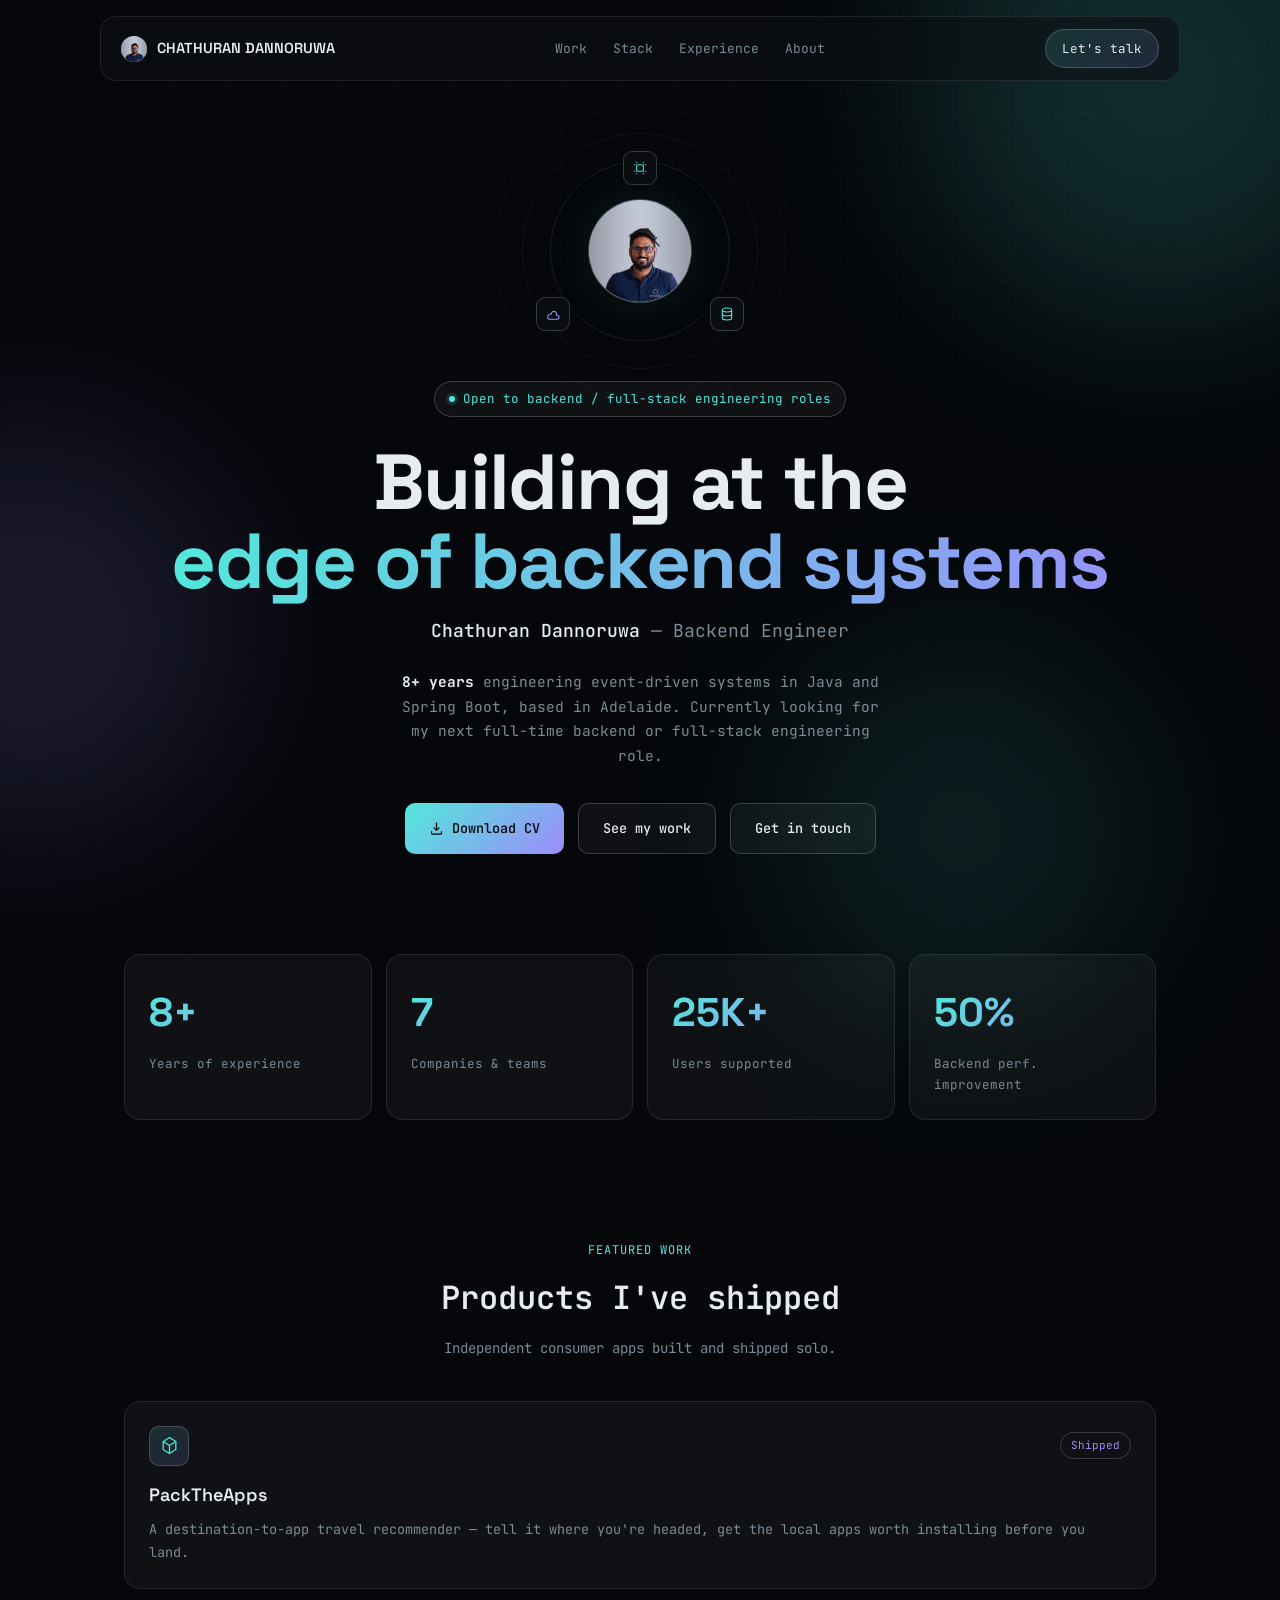
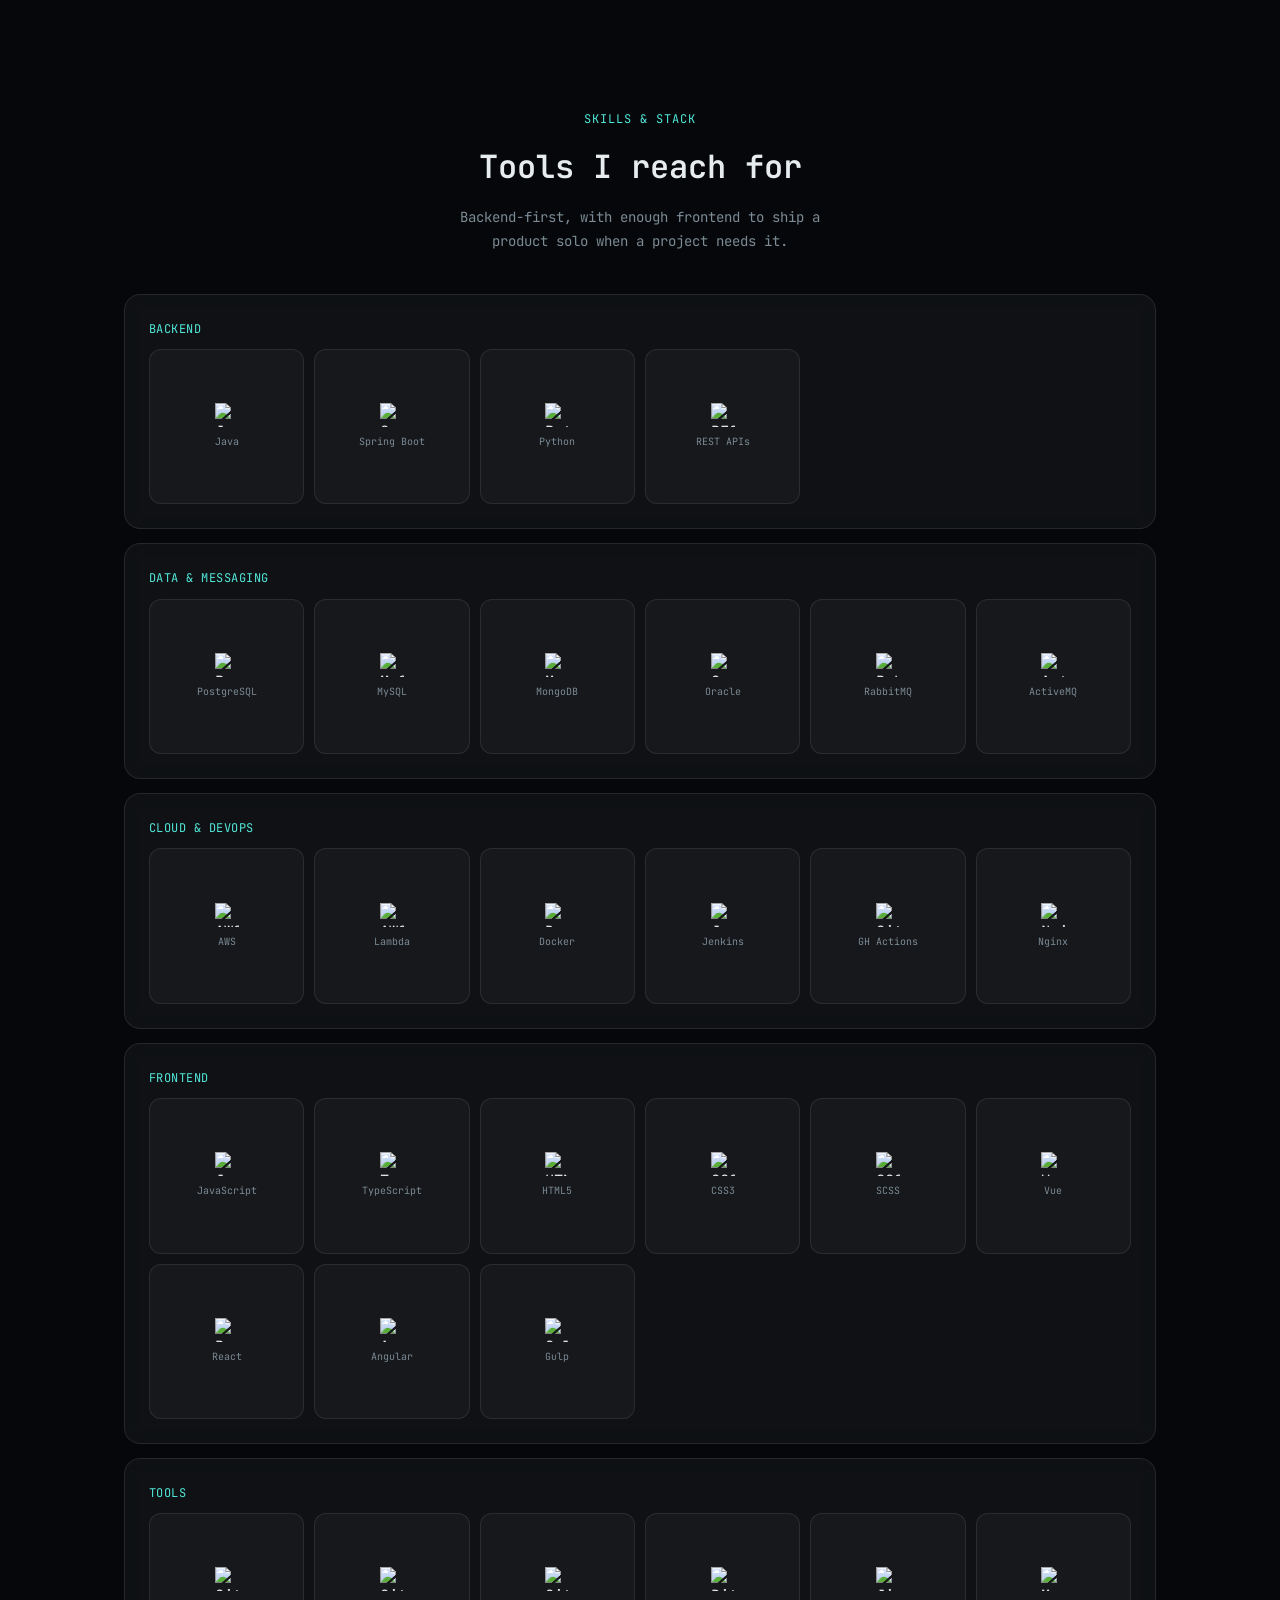
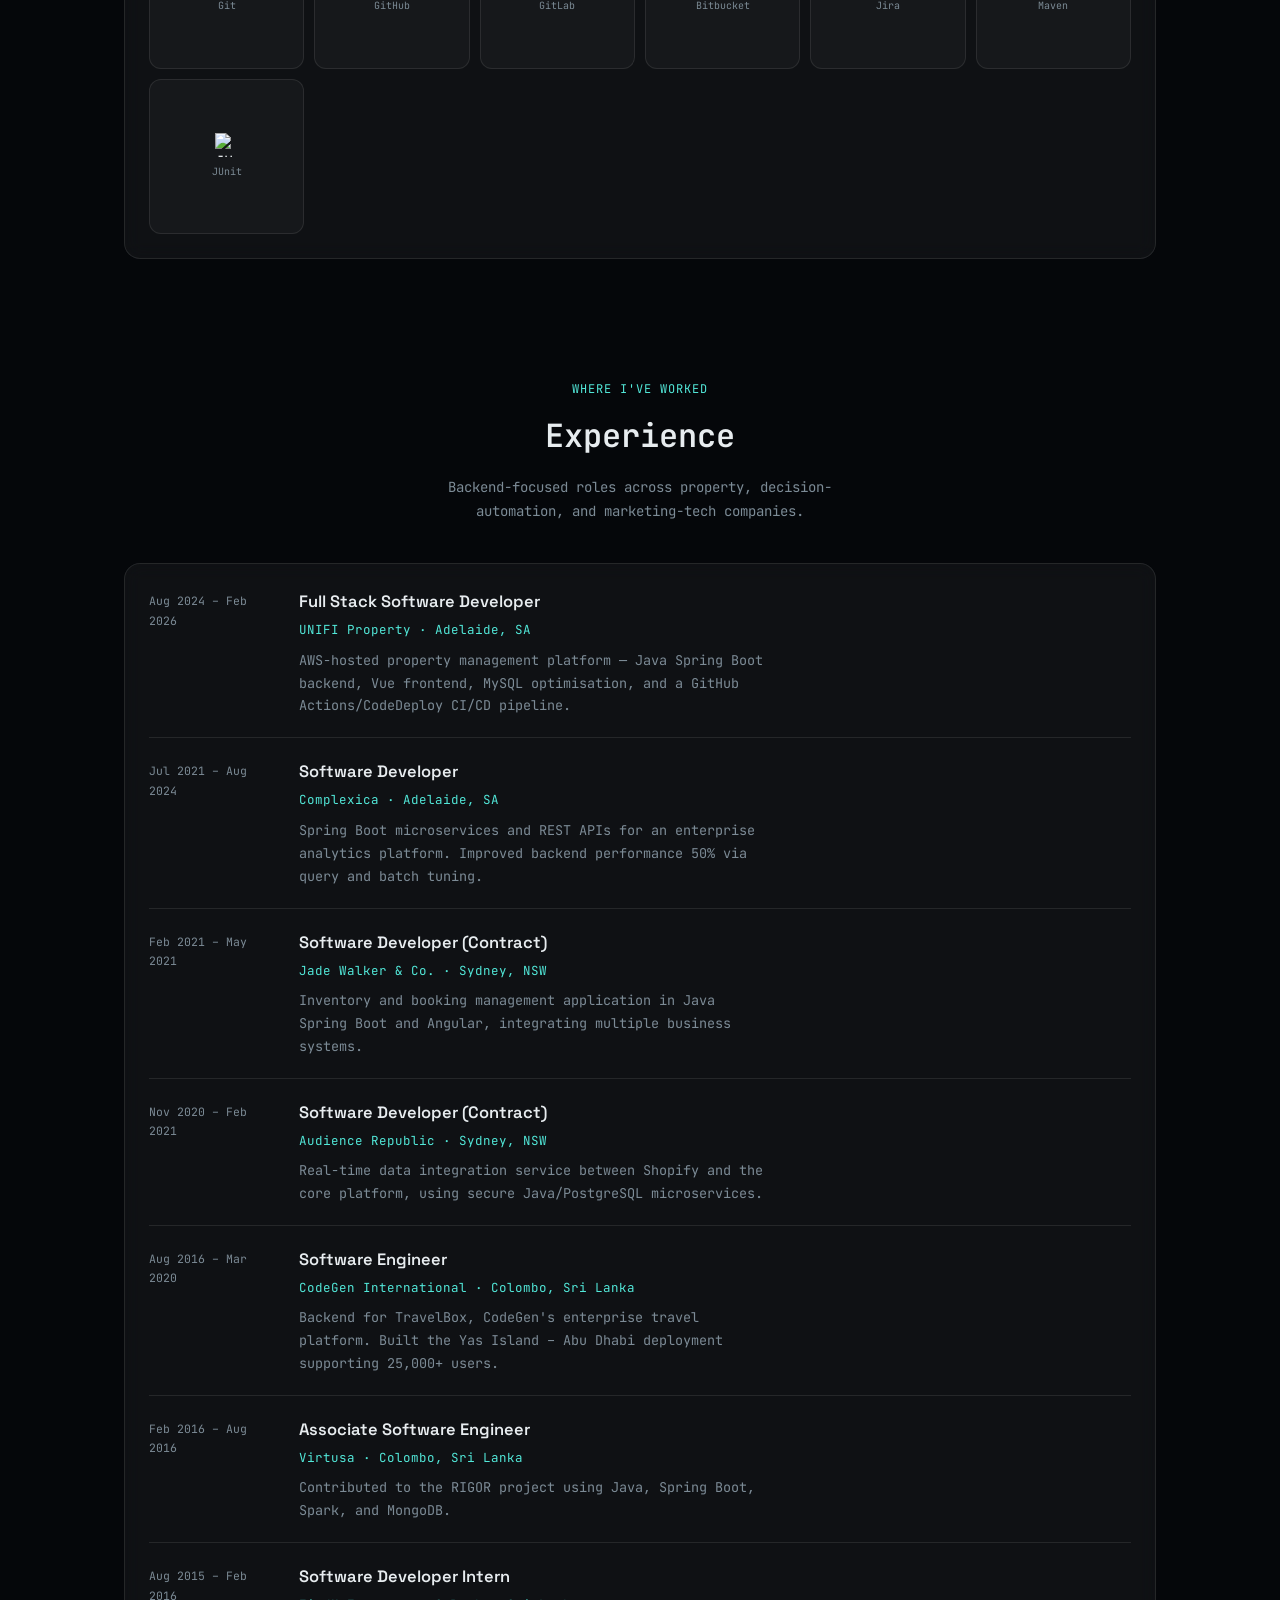
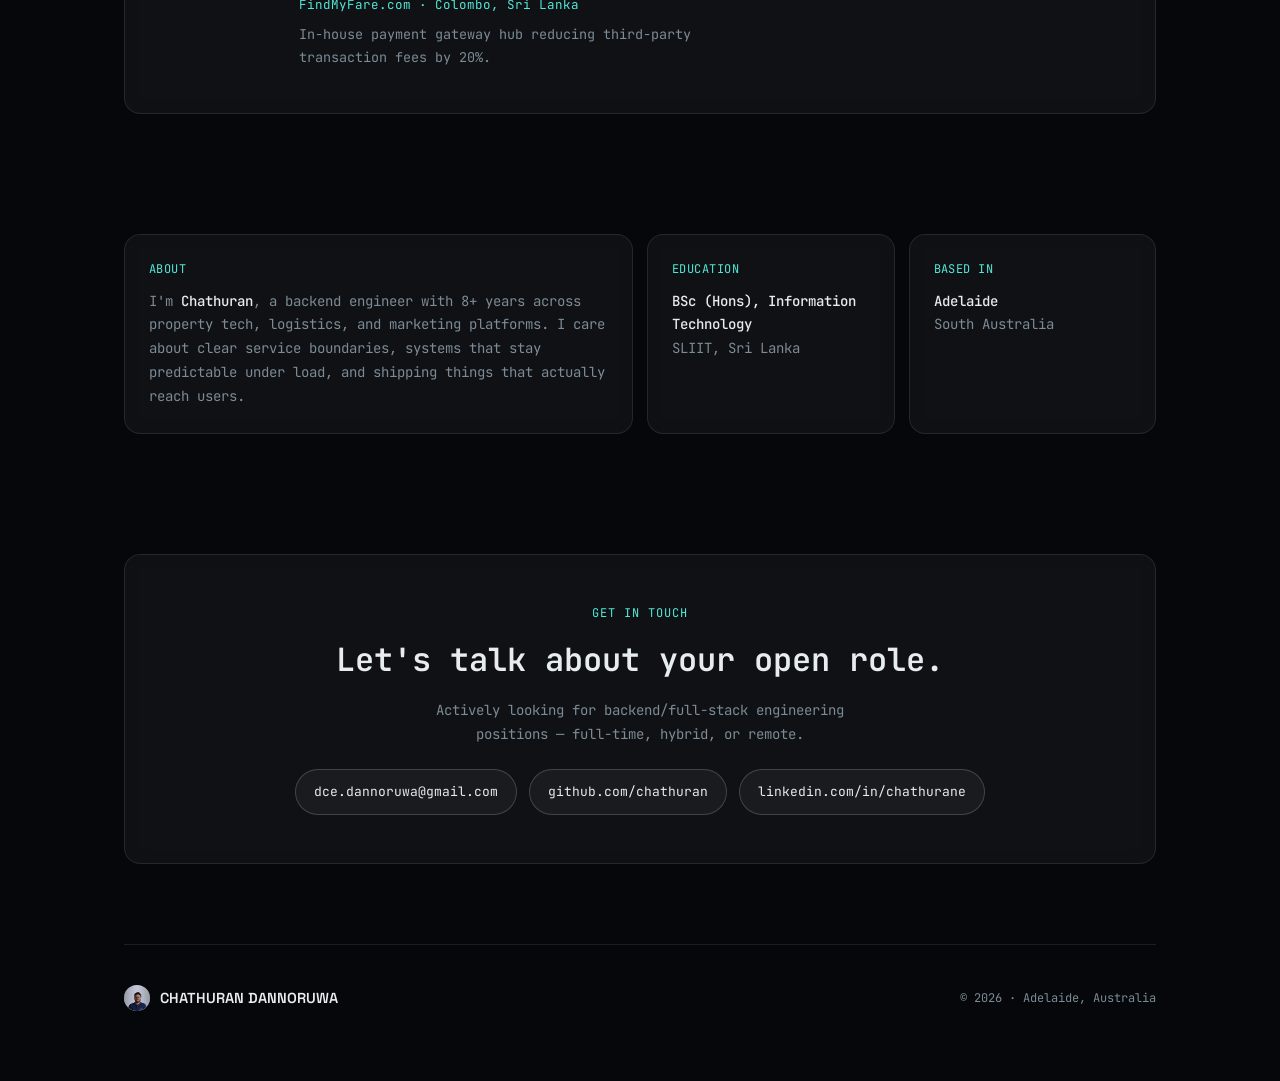
==== index.html @ 42f237b2 "Add Download CV button and resume PDF Adds the resume PDF to assets/ and a primary Download CV butto" ====
<!DOCTYPE html>
<html lang="en">
<head>
<meta charset="UTF-8">
<meta name="viewport" content="width=device-width, initial-scale=1.0">
<title>Chathuran Dannoruwa — Backend Engineer</title>
<link rel="preconnect" href="https://fonts.googleapis.com">
<link rel="preconnect" href="https://fonts.gstatic.com" crossorigin>
<link href="https://fonts.googleapis.com/css2?family=Space+Grotesk:wght@500;600;700&family=JetBrains+Mono:wght@400;500;600&display=swap" rel="stylesheet">
<style>
  :root {
    --bg: #05070A;
    --bg2: #090D12;
    --glass: rgba(255,255,255,0.045);
    --glass-hi: rgba(255,255,255,0.08);
    --border: rgba(255,255,255,0.09);
    --border-hi: rgba(255,255,255,0.18);
    --text: #E7ECEF;
    --text-dim: #7C8B96;
    --cyan: #52E8D9;
    --violet: #9C8CFB;
    --cyan-soft: rgba(82,232,217,0.14);
    --violet-soft: rgba(156,140,251,0.14);
  }

  * { margin: 0; padding: 0; box-sizing: border-box; }
  html { scroll-behavior: smooth; }

  body {
    background: var(--bg);
    color: var(--text);
    font-family: 'JetBrains Mono', monospace;
    font-size: 15.5px;
    line-height: 1.7;
    -webkit-font-smoothing: antialiased;
    overflow-x: hidden;
  }

  @media (prefers-reduced-motion: reduce) { *{animation:none!important;transition:none!important;} }

  h1,h2,h3 { font-family: 'Space Grotesk', sans-serif; }
  a { color: inherit; }

  .wrap { max-width: 1080px; margin: 0 auto; padding: 0 24px; }

  /* ---------- Backdrop ---------- */
  .backdrop { position: fixed; inset: 0; z-index: -2; background: var(--bg); }
  .orb {
    position: fixed; border-radius: 50%; filter: blur(90px); z-index: -1; opacity: 0.5;
    animation: drift 22s ease-in-out infinite alternate;
  }
  .orb-1 { width: 480px; height: 480px; background: var(--cyan); top: -160px; right: -120px; opacity: 0.16; }
  .orb-2 { width: 420px; height: 420px; background: var(--violet); top: 420px; left: -180px; opacity: 0.14; animation-delay: -8s; }
  .orb-3 { width: 380px; height: 380px; background: var(--cyan); bottom: -120px; right: 10%; opacity: 0.10; animation-delay: -14s; }
  @keyframes drift { to { transform: translate(40px, 30px) scale(1.08); } }

  .grid-overlay {
    position: fixed; inset: 0; z-index: -1; pointer-events: none;
    background-image: linear-gradient(rgba(255,255,255,0.025) 1px, transparent 1px),
                       linear-gradient(90deg, rgba(255,255,255,0.025) 1px, transparent 1px);
    background-size: 56px 56px;
    mask-image: radial-gradient(circle at 50% 0%, black, transparent 75%);
  }

  /* ---------- Nav ---------- */
  nav { position: sticky; top: 16px; z-index: 30; }
  .nav-pill {
    max-width: 1080px; margin: 0 auto; padding: 12px 20px;
    display: flex; align-items: center; justify-content: space-between;
    background: rgba(12,16,20,0.6); backdrop-filter: blur(18px); -webkit-backdrop-filter: blur(18px);
    border: 1px solid var(--border); border-radius: 16px;
  }
  .nav-mark { display: flex; align-items: center; gap: 10px; text-decoration: none; font-weight: 600; font-size: 14.5px; font-family: 'Space Grotesk', sans-serif; }
  .nav-mark .chip { width: 26px; height: 26px; border-radius: 50%; background: linear-gradient(135deg, var(--cyan), var(--violet)); display: flex; align-items: center; justify-content: center; font-size: 11px; color: #05070A; font-weight: 700; overflow: hidden; }
  .nav-mark .chip img { width: 100%; height: 100%; object-fit: cover; }
  .nav-links { display: flex; gap: 26px; font-size: 13px; }
  .nav-links a { text-decoration: none; color: var(--text-dim); transition: color 0.2s ease; }
  .nav-links a:hover { color: var(--cyan); }
  .nav-cta {
    font-size: 12.5px; padding: 8px 16px; border-radius: 20px; text-decoration: none;
    background: linear-gradient(135deg, var(--cyan-soft), var(--violet-soft)); border: 1px solid var(--border-hi); color: var(--text);
    transition: transform 0.2s ease;
  }
  .nav-cta:hover { transform: translateY(-1px); }
  @media (max-width: 680px) { .nav-links { display: none; } }

  /* ---------- Hero ---------- */
  header { padding: 96px 0 40px; text-align: center; position: relative; }

  .orbit-stage { position: relative; width: 180px; height: 180px; margin: 0 auto 40px; }
  .orbit-ring { position: absolute; inset: 0; border: 1px solid var(--border); border-radius: 50%; }
  .orbit-ring.r2 { inset: -28px; border-color: rgba(255,255,255,0.05); animation: spin 24s linear infinite; }
  .orbit-ring.r3 { inset: -56px; border-color: rgba(255,255,255,0.03); animation: spin 40s linear infinite reverse; }
  @keyframes spin { to { transform: rotate(360deg); } }

  .core {
    position: absolute; inset: 38px; border-radius: 50%;
    background: linear-gradient(155deg, rgba(82,232,217,0.16), rgba(156,140,251,0.10));
    border: 1px solid var(--border-hi);
    display: flex; align-items: center; justify-content: center;
    font-family: 'Space Grotesk', sans-serif; font-weight: 700; font-size: 30px;
    box-shadow: 0 0 60px -10px var(--cyan-soft), inset 0 0 30px rgba(255,255,255,0.04);
    animation: pulse-core 4s ease-in-out infinite;
    overflow: hidden;
  }
  .core img { width: 100%; height: 100%; object-fit: cover; }
  @keyframes pulse-core { 0%,100% { box-shadow: 0 0 60px -10px var(--cyan-soft), inset 0 0 30px rgba(255,255,255,0.04); } 50% { box-shadow: 0 0 80px -6px var(--violet-soft), inset 0 0 34px rgba(255,255,255,0.06); } }

  .orbit-icon {
    position: absolute; width: 34px; height: 34px; border-radius: 9px;
    background: rgba(12,16,20,0.85); border: 1px solid var(--border-hi);
    display: flex; align-items: center; justify-content: center;
    backdrop-filter: blur(6px);
    animation: orbit-float 5s ease-in-out infinite;
  }
  .orbit-icon svg { width: 16px; height: 16px; }
  .oi-1 { top: -10px; left: 50%; transform: translateX(-50%); animation-delay: 0s; }
  .oi-2 { bottom: 10px; left: -14px; animation-delay: -1.6s; }
  .oi-3 { bottom: 10px; right: -14px; animation-delay: -3.2s; }
  @keyframes orbit-float { 0%,100% { transform: translateY(0) translateX(var(--tx,0)); } 50% { transform: translateY(-8px) translateX(var(--tx,0)); } }
  .oi-1 { --tx: -50%; }

  .kicker {
    display: inline-flex; align-items: center; gap: 8px; font-size: 12.5px; color: var(--cyan);
    padding: 6px 14px; border: 1px solid var(--border-hi); border-radius: 20px; margin-bottom: 26px;
    background: var(--glass);
  }
  .kicker .pulse-dot { width: 6px; height: 6px; border-radius: 50%; background: var(--cyan); box-shadow: 0 0 0 3px var(--cyan-soft); animation: blink 2s ease-in-out infinite; }
  @keyframes blink { 0%,100% { opacity: 1; } 50% { opacity: 0.4; } }

  h1 {
    font-weight: 700; font-size: clamp(42px, 8vw, 78px); line-height: 1.02; letter-spacing: -0.02em;
  }
  .grad-text {
    background: linear-gradient(100deg, var(--cyan) 0%, var(--violet) 55%, var(--cyan) 100%);
    background-size: 200% auto;
    -webkit-background-clip: text; background-clip: text; color: transparent;
    animation: sheen 6s linear infinite;
  }
  @keyframes sheen { to { background-position: 200% center; } }

  .role { margin-top: 14px; font-size: clamp(15px, 2.2vw, 18px); color: var(--text-dim); }
  .role strong { color: var(--text); font-weight: 500; }

  .intro { margin: 24px auto 0; max-width: 54ch; color: var(--text-dim); font-size: 14.5px; }
  .intro strong { color: var(--text); }

  .hero-actions { margin-top: 34px; display: flex; gap: 14px; justify-content: center; flex-wrap: wrap; }
  .btn { font-size: 13.5px; text-decoration: none; padding: 13px 24px; border-radius: 10px; display: inline-flex; align-items: center; gap: 8px; transition: all 0.25s ease; font-weight: 500; }
  .btn-solid { background: linear-gradient(135deg, var(--cyan), var(--violet)); color: #05070A; }
  .btn-solid:hover { filter: brightness(1.1); transform: translateY(-2px); }
  .btn-ghost { border: 1px solid var(--border-hi); color: var(--text); background: var(--glass); }
  .btn-ghost:hover { border-color: var(--cyan); color: var(--cyan); }

  /* ---------- Sections ---------- */
  section { padding: 60px 0; }
  .section-head { text-align: center; margin-bottom: 40px; }
  .eyebrow { font-size: 12px; letter-spacing: 0.08em; color: var(--cyan); text-transform: uppercase; margin-bottom: 10px; }
  .section-title { font-size: clamp(24px, 3.6vw, 32px); font-weight: 600; }
  .section-sub { color: var(--text-dim); font-size: 14px; max-width: 52ch; margin: 12px auto 0; }

  /* ---------- Bento grid ---------- */
  .bento { display: grid; grid-template-columns: repeat(4, 1fr); gap: 14px; }
  @media (max-width: 900px) { .bento { grid-template-columns: repeat(2, 1fr); } }
  @media (max-width: 560px) { .bento { grid-template-columns: 1fr; } }

  .cell {
    background: var(--glass); border: 1px solid var(--border); border-radius: 16px; padding: 24px;
    backdrop-filter: blur(10px); -webkit-backdrop-filter: blur(10px);
    transition: border-color 0.3s ease, transform 0.3s ease, background 0.3s ease;
    position: relative; overflow: hidden;
  }
  .cell::before {
    content: ""; position: absolute; inset: 0; border-radius: 16px; padding: 1px;
    background: linear-gradient(135deg, transparent, transparent); opacity: 0; transition: opacity 0.3s ease;
    pointer-events: none;
  }
  .cell:hover { border-color: var(--border-hi); transform: translateY(-3px); background: var(--glass-hi); }

  .cell.span-2 { grid-column: span 2; }
  .cell.span-4 { grid-column: span 4; }
  @media (max-width: 900px) { .cell.span-4 { grid-column: span 2; } }
  @media (max-width: 560px) { .cell.span-2, .cell.span-4 { grid-column: span 1; } }

  .stat-num { font-family: 'Space Grotesk', sans-serif; font-size: 40px; font-weight: 700;
    background: linear-gradient(135deg, var(--cyan), var(--violet)); -webkit-background-clip: text; background-clip: text; color: transparent; }
  .stat-label { font-size: 12.5px; color: var(--text-dim); margin-top: 6px; }

  .cell-label { font-size: 12px; color: var(--cyan); margin-bottom: 10px; letter-spacing: 0.04em; }
  .cell-text { font-size: 14px; color: var(--text-dim); }
  .cell-text strong { color: var(--text); font-weight: 500; }

  /* ---------- Animated tech icons ---------- */
  .stack-groups { display: flex; flex-direction: column; gap: 14px; }
  .icon-grid { display: grid; grid-template-columns: repeat(6, 1fr); gap: 10px; margin-top: 4px; }
  @media (max-width: 900px) { .icon-grid { grid-template-columns: repeat(4, 1fr); } }
  @media (max-width: 560px) { .icon-grid { grid-template-columns: repeat(3, 1fr); } }

  .tech-icon {
    aspect-ratio: 1; border-radius: 12px; background: rgba(255,255,255,0.03); border: 1px solid var(--border);
    display: flex; flex-direction: column; align-items: center; justify-content: center; gap: 6px;
    transition: border-color 0.25s ease, background 0.25s ease, transform 0.25s ease;
    cursor: default;
  }
  .tech-icon:hover { border-color: var(--cyan); background: var(--cyan-soft); transform: translateY(-4px); }
  .tech-icon img { width: 24px; height: 24px; object-fit: contain; transition: transform 0.4s ease; }
  .tech-icon:hover img { transform: rotate(8deg) scale(1.14); }
  .tech-icon span { font-size: 10px; color: var(--text-dim); text-align: center; }

  .icon-pulse { animation: icon-pulse 3s ease-in-out infinite; }
  @keyframes icon-pulse { 0%,100% { opacity: 1; } 50% { opacity: 0.55; } }
  .icon-spin { animation: spin 6s linear infinite; transform-origin: center; }
  .icon-float { animation: icon-float 3.4s ease-in-out infinite; }
  @keyframes icon-float { 0%,100% { transform: translateY(0); } 50% { transform: translateY(-3px); } }

  /* ---------- Work cards ---------- */
  .work-card { display: block; text-decoration: none; color: inherit; }
  .work-top { display: flex; align-items: center; justify-content: space-between; margin-bottom: 14px; }
  .work-icon-box {
    width: 40px; height: 40px; border-radius: 10px; display: flex; align-items: center; justify-content: center;
    background: linear-gradient(135deg, var(--cyan-soft), var(--violet-soft)); border: 1px solid var(--border-hi);
  }
  .work-icon-box svg { width: 19px; height: 19px; stroke: var(--cyan); }
  .work-tag { font-size: 11px; color: var(--violet); border: 1px solid var(--border-hi); border-radius: 20px; padding: 3px 10px; }
  .work-name { font-family: 'Space Grotesk', sans-serif; font-weight: 600; font-size: 18px; margin-bottom: 8px; }
  .work-desc { font-size: 13.5px; color: var(--text-dim); }

  /* ---------- Timeline ---------- */
  .timeline-item { display: grid; grid-template-columns: 130px 1fr; gap: 20px; padding: 20px 0; border-top: 1px solid var(--border); }
  .timeline-item:first-child { border-top: none; padding-top: 0; }
  @media (max-width: 620px) { .timeline-item { grid-template-columns: 1fr; gap: 6px; } }
  .timeline-period { font-size: 11.5px; color: var(--text-dim); padding-top: 3px; }
  .timeline-role { font-family: 'Space Grotesk', sans-serif; font-weight: 600; font-size: 16.5px; }
  .timeline-company { color: var(--cyan); font-size: 12.5px; margin: 3px 0 8px; }
  .timeline-desc { font-size: 13.5px; color: var(--text-dim); max-width: 58ch; }

  /* ---------- Contact ---------- */
  .contact-grid { display: flex; flex-wrap: wrap; gap: 12px; margin-top: 22px; }
  .contact-pill {
    font-size: 13px; text-decoration: none; padding: 11px 18px; border: 1px solid var(--border-hi);
    border-radius: 30px; background: var(--glass); transition: all 0.25s ease; display: inline-flex; align-items: center; gap: 8px;
  }
  .contact-pill:hover { border-color: var(--cyan); color: var(--cyan); background: var(--cyan-soft); }

  footer { padding: 40px 0 70px; display: flex; justify-content: space-between; align-items: center; flex-wrap: wrap; gap: 12px; border-top: 1px solid var(--border); margin-top: 20px; }
  .footer-fine { font-size: 12px; color: var(--text-dim); }

  a:focus-visible, button:focus-visible { outline: 2px solid var(--cyan); outline-offset: 3px; }
</style>
</head>
<body>

<div class="backdrop"></div>
<div class="orb orb-1"></div>
<div class="orb orb-2"></div>
<div class="orb orb-3"></div>
<div class="grid-overlay"></div>

<nav>
  <div class="nav-pill">
    <a class="nav-mark" href="#home"><span class="chip"><img src="assets/profile.jpg" alt="Chathuran Dannoruwa"></span>CHATHURAN DANNORUWA</a>
    <div class="nav-links">
      <a href="#work">Work</a>
      <a href="#stack">Stack</a>
      <a href="#experience">Experience</a>
      <a href="#about">About</a>
    </div>
    <a class="nav-cta" href="#contact">Let's talk</a>
  </div>
</nav>

<div class="wrap">

  <header id="home">
    <div class="orbit-stage">
      <div class="orbit-ring r3"></div>
      <div class="orbit-ring r2"></div>
      <div class="orbit-ring"></div>
      <div class="core"><img src="assets/profile.jpg" alt="Chathuran Dannoruwa"></div>
      <div class="orbit-icon oi-1">
        <svg viewBox="0 0 24 24" fill="none" stroke="currentColor" stroke-width="1.6" style="stroke: var(--cyan);"><rect x="7" y="7" width="10" height="10" rx="2"/><path d="M7 3v2M17 3v2M7 19v2M17 19v2M3 7h2M3 17h2M19 7h2M19 17h2"/></svg>
      </div>
      <div class="orbit-icon oi-2">
        <svg viewBox="0 0 24 24" fill="none" stroke="currentColor" stroke-width="1.6" style="stroke: var(--violet);"><path d="M4 17a5 5 0 0 1 5-5h.5a4 4 0 1 1 7.5 2H18a3 3 0 1 1 0 6H7a3 3 0 0 1-3-3Z"/></svg>
      </div>
      <div class="orbit-icon oi-3">
        <svg viewBox="0 0 24 24" fill="none" stroke="currentColor" stroke-width="1.6" style="stroke: var(--cyan);"><ellipse cx="12" cy="6" rx="7" ry="3"/><path d="M5 6v6c0 1.7 3.1 3 7 3s7-1.3 7-3V6M5 12v6c0 1.7 3.1 3 7 3s7-1.3 7-3v-6"/></svg>
      </div>
    </div>

    <div class="kicker"><span class="pulse-dot"></span>Open to backend / full-stack engineering roles</div>
    <h1>Building at the<br><span class="grad-text">edge of backend systems</span></h1>
    <p class="role"><strong>Chathuran Dannoruwa</strong> — Backend Engineer</p>
    <p class="intro">
      <strong>8+ years</strong> engineering event-driven systems in Java and Spring Boot, based in
      Adelaide. Currently looking for my next full-time backend or full-stack engineering role.
    </p>
    <div class="hero-actions">
      <a class="btn btn-solid" href="assets/Chathuran-Dannoruwa-Resume.pdf" download><svg viewBox="0 0 24 24" width="15" height="15" fill="none" stroke="currentColor" stroke-width="2" stroke-linecap="round" stroke-linejoin="round"><path d="M12 3v12m0 0 4-4m-4 4-4-4M4 17v2a2 2 0 0 0 2 2h12a2 2 0 0 0 2-2v-2"/></svg>Download CV</a>
      <a class="btn btn-ghost" href="#work">See my work</a>
      <a class="btn btn-ghost" href="#contact">Get in touch</a>
    </div>
  </header>

  <section id="stats">
    <div class="bento">
      <div class="cell">
        <div class="stat-num">8+</div>
        <div class="stat-label">Years of experience</div>
      </div>
      <div class="cell">
        <div class="stat-num">7</div>
        <div class="stat-label">Companies &amp; teams</div>
      </div>
      <div class="cell">
        <div class="stat-num">25K+</div>
        <div class="stat-label">Users supported</div>
      </div>
      <div class="cell">
        <div class="stat-num">50%</div>
        <div class="stat-label">Backend perf. improvement</div>
      </div>
    </div>
  </section>

  <section id="work">
    <div class="section-head">
      <div class="eyebrow">Featured work</div>
      <div class="section-title">Products I've shipped</div>
      <p class="section-sub">Independent consumer apps built and shipped solo.</p>
    </div>

    <div class="bento">
      <a class="cell span-4 work-card" href="https://travel.packtheapps.com/" target="_blank" rel="noopener">
        <div class="work-top">
          <div class="work-icon-box"><svg viewBox="0 0 24 24" fill="none" stroke="currentColor" stroke-width="1.6"><path d="M12 2 4 7v10l8 5 8-5V7Z"/><path d="M12 12 4 7M12 12v10M12 12l8-5"/></svg></div>
          <span class="work-tag">Shipped</span>
        </div>
        <div class="work-name">PackTheApps</div>
        <p class="work-desc">A destination-to-app travel recommender — tell it where you're headed, get the local apps worth installing before you land.</p>
      </a>
    </div>
  </section>

  <section id="stack">
    <div class="section-head">
      <div class="eyebrow">Skills &amp; stack</div>
      <div class="section-title">Tools I reach for</div>
      <p class="section-sub">Backend-first, with enough frontend to ship a product solo when a project needs it.</p>
    </div>

    <div class="stack-groups">
      <div class="cell">
        <div class="cell-label">BACKEND</div>
        <div class="icon-grid">
          <div class="tech-icon"><img class="icon-pulse" src="https://cdn.jsdelivr.net/gh/devicons/devicon@latest/icons/java/java-original.svg" alt="Java"><span>Java</span></div>
          <div class="tech-icon"><img class="icon-float" src="https://cdn.jsdelivr.net/gh/devicons/devicon@latest/icons/spring/spring-original.svg" alt="Spring Boot"><span>Spring Boot</span></div>
          <div class="tech-icon"><img class="icon-float" src="https://cdn.jsdelivr.net/gh/devicons/devicon@latest/icons/python/python-original.svg" alt="Python"><span>Python</span></div>
          <div class="tech-icon"><img class="icon-spin" src="https://cdn.simpleicons.org/openapiinitiative/6BA539" alt="REST APIs"><span>REST APIs</span></div>
        </div>
      </div>

      <div class="cell">
        <div class="cell-label">DATA &amp; MESSAGING</div>
        <div class="icon-grid">
          <div class="tech-icon"><img class="icon-float" src="https://cdn.simpleicons.org/postgresql/4169E1" alt="PostgreSQL"><span>PostgreSQL</span></div>
          <div class="tech-icon"><img class="icon-pulse" src="https://cdn.simpleicons.org/mysql/4479A1" alt="MySQL"><span>MySQL</span></div>
          <div class="tech-icon"><img class="icon-pulse" src="https://cdn.simpleicons.org/mongodb/47A248" alt="MongoDB"><span>MongoDB</span></div>
          <div class="tech-icon"><img class="icon-float" src="https://cdn.jsdelivr.net/gh/devicons/devicon@latest/icons/oracle/oracle-original.svg" alt="Oracle"><span>Oracle</span></div>
          <div class="tech-icon"><img class="icon-pulse" src="https://cdn.simpleicons.org/rabbitmq/FF6600" alt="RabbitMQ"><span>RabbitMQ</span></div>
          <div class="tech-icon"><img class="icon-float" src="https://activemq.apache.org/assets/img/favicon.png" alt="ActiveMQ"><span>ActiveMQ</span></div>
        </div>
      </div>

      <div class="cell">
        <div class="cell-label">CLOUD &amp; DEVOPS</div>
        <div class="icon-grid">
          <div class="tech-icon"><img class="icon-pulse" src="https://cdn.jsdelivr.net/gh/devicons/devicon@latest/icons/amazonwebservices/amazonwebservices-plain-wordmark.svg" alt="AWS"><span>AWS</span></div>
          <div class="tech-icon"><img class="icon-float" src="https://api.iconify.design/logos:aws-lambda.svg" alt="AWS Lambda"><span>Lambda</span></div>
          <div class="tech-icon"><img class="icon-pulse" src="https://cdn.simpleicons.org/docker/2496ED" alt="Docker"><span>Docker</span></div>
          <div class="tech-icon"><img class="icon-float" src="https://cdn.simpleicons.org/jenkins/D24939" alt="Jenkins"><span>Jenkins</span></div>
          <div class="tech-icon"><img class="icon-spin" src="https://cdn.simpleicons.org/githubactions/2088FF" alt="GitHub Actions"><span>GH Actions</span></div>
          <div class="tech-icon"><img class="icon-pulse" src="https://cdn.simpleicons.org/nginx/009639" alt="Nginx"><span>Nginx</span></div>
        </div>
      </div>

      <div class="cell">
        <div class="cell-label">FRONTEND</div>
        <div class="icon-grid">
          <div class="tech-icon"><img class="icon-pulse" src="https://cdn.jsdelivr.net/gh/devicons/devicon@latest/icons/javascript/javascript-original.svg" alt="JavaScript"><span>JavaScript</span></div>
          <div class="tech-icon"><img class="icon-spin" src="https://cdn.jsdelivr.net/gh/devicons/devicon@latest/icons/typescript/typescript-original.svg" alt="TypeScript"><span>TypeScript</span></div>
          <div class="tech-icon"><img class="icon-float" src="https://cdn.jsdelivr.net/gh/devicons/devicon@latest/icons/html5/html5-original.svg" alt="HTML5"><span>HTML5</span></div>
          <div class="tech-icon"><img class="icon-pulse" src="https://cdn.jsdelivr.net/gh/devicons/devicon@latest/icons/css3/css3-original.svg" alt="CSS3"><span>CSS3</span></div>
          <div class="tech-icon"><img class="icon-float" src="https://cdn.jsdelivr.net/gh/devicons/devicon@latest/icons/sass/sass-original.svg" alt="SCSS"><span>SCSS</span></div>
          <div class="tech-icon"><img class="icon-spin" src="https://cdn.jsdelivr.net/gh/devicons/devicon@latest/icons/vuejs/vuejs-original.svg" alt="Vue"><span>Vue</span></div>
          <div class="tech-icon"><img class="icon-float" src="https://cdn.jsdelivr.net/gh/devicons/devicon@latest/icons/react/react-original.svg" alt="React"><span>React</span></div>
          <div class="tech-icon"><img class="icon-pulse" src="https://cdn.jsdelivr.net/gh/devicons/devicon@latest/icons/angularjs/angularjs-original.svg" alt="Angular"><span>Angular</span></div>
          <div class="tech-icon"><img class="icon-float" src="https://cdn.jsdelivr.net/gh/devicons/devicon@latest/icons/gulp/gulp-plain.svg" alt="Gulp"><span>Gulp</span></div>
        </div>
      </div>

      <div class="cell">
        <div class="cell-label">TOOLS</div>
        <div class="icon-grid">
          <div class="tech-icon"><img class="icon-pulse" src="https://cdn.simpleicons.org/git/F05032" alt="Git"><span>Git</span></div>
          <div class="tech-icon"><img class="icon-float" src="https://cdn.simpleicons.org/github/FFFFFF" alt="GitHub"><span>GitHub</span></div>
          <div class="tech-icon"><img class="icon-pulse" src="https://cdn.simpleicons.org/gitlab/FC6D26" alt="GitLab"><span>GitLab</span></div>
          <div class="tech-icon"><img class="icon-float" src="https://cdn.simpleicons.org/bitbucket/0052CC" alt="Bitbucket"><span>Bitbucket</span></div>
          <div class="tech-icon"><img class="icon-pulse" src="https://cdn.simpleicons.org/jira/0052CC" alt="Jira"><span>Jira</span></div>
          <div class="tech-icon"><img class="icon-pulse" src="https://cdn.simpleicons.org/apachemaven/C71A36" alt="Maven"><span>Maven</span></div>
          <div class="tech-icon"><img class="icon-float" src="https://cdn.simpleicons.org/junit5/25A162" alt="JUnit"><span>JUnit</span></div>
        </div>
      </div>
    </div>
  </section>

  <section id="experience">
    <div class="section-head">
      <div class="eyebrow">Where I've worked</div>
      <div class="section-title">Experience</div>
      <p class="section-sub">Backend-focused roles across property, decision-automation, and marketing-tech companies.</p>
    </div>

    <div class="cell span-4">
      <div class="timeline-item">
        <div class="timeline-period">Aug 2024 – Feb 2026</div>
        <div>
          <div class="timeline-role">Full Stack Software Developer</div>
          <div class="timeline-company">UNIFI Property · Adelaide, SA</div>
          <div class="timeline-desc">AWS-hosted property management platform — Java Spring Boot backend, Vue frontend, MySQL optimisation, and a GitHub Actions/CodeDeploy CI/CD pipeline.</div>
        </div>
      </div>
      <div class="timeline-item">
        <div class="timeline-period">Jul 2021 – Aug 2024</div>
        <div>
          <div class="timeline-role">Software Developer</div>
          <div class="timeline-company">Complexica · Adelaide, SA</div>
          <div class="timeline-desc">Spring Boot microservices and REST APIs for an enterprise analytics platform. Improved backend performance 50% via query and batch tuning.</div>
        </div>
      </div>
      <div class="timeline-item">
        <div class="timeline-period">Feb 2021 – May 2021</div>
        <div>
          <div class="timeline-role">Software Developer (Contract)</div>
          <div class="timeline-company">Jade Walker &amp; Co. · Sydney, NSW</div>
          <div class="timeline-desc">Inventory and booking management application in Java Spring Boot and Angular, integrating multiple business systems.</div>
        </div>
      </div>
      <div class="timeline-item">
        <div class="timeline-period">Nov 2020 – Feb 2021</div>
        <div>
          <div class="timeline-role">Software Developer (Contract)</div>
          <div class="timeline-company">Audience Republic · Sydney, NSW</div>
          <div class="timeline-desc">Real-time data integration service between Shopify and the core platform, using secure Java/PostgreSQL microservices.</div>
        </div>
      </div>
      <div class="timeline-item">
        <div class="timeline-period">Aug 2016 – Mar 2020</div>
        <div>
          <div class="timeline-role">Software Engineer</div>
          <div class="timeline-company">CodeGen International · Colombo, Sri Lanka</div>
          <div class="timeline-desc">Backend for TravelBox, CodeGen's enterprise travel platform. Built the Yas Island – Abu Dhabi deployment supporting 25,000+ users.</div>
        </div>
      </div>
      <div class="timeline-item">
        <div class="timeline-period">Feb 2016 – Aug 2016</div>
        <div>
          <div class="timeline-role">Associate Software Engineer</div>
          <div class="timeline-company">Virtusa · Colombo, Sri Lanka</div>
          <div class="timeline-desc">Contributed to the RIGOR project using Java, Spring Boot, Spark, and MongoDB.</div>
        </div>
      </div>
      <div class="timeline-item">
        <div class="timeline-period">Aug 2015 – Feb 2016</div>
        <div>
          <div class="timeline-role">Software Developer Intern</div>
          <div class="timeline-company">FindMyFare.com · Colombo, Sri Lanka</div>
          <div class="timeline-desc">In-house payment gateway hub reducing third-party transaction fees by 20%.</div>
        </div>
      </div>
    </div>
  </section>

  <section id="about">
    <div class="bento">
      <div class="cell span-2">
        <div class="cell-label">ABOUT</div>
        <p class="cell-text">
          I'm <strong>Chathuran</strong>, a backend engineer with 8+ years across property tech, logistics, and
          marketing platforms. I care about clear service boundaries, systems that stay predictable under load,
          and shipping things that actually reach users.
        </p>
      </div>
      <div class="cell">
        <div class="cell-label">EDUCATION</div>
        <p class="cell-text"><strong>BSc (Hons), Information Technology</strong><br>SLIIT, Sri Lanka</p>
      </div>
      <div class="cell">
        <div class="cell-label">BASED IN</div>
        <p class="cell-text"><strong>Adelaide</strong><br>South Australia</p>
      </div>
    </div>
  </section>

  <section id="contact">
    <div class="cell span-4" style="text-align:center; padding: 48px 24px;">
      <div class="eyebrow">Get in touch</div>
      <div class="section-title">Let's talk about your open role.</div>
      <p class="section-sub" style="margin:12px auto 0;">Actively looking for backend/full-stack engineering positions — full-time, hybrid, or remote.</p>
      <div class="contact-grid" style="justify-content:center;">
        <a class="contact-pill" href="mailto:dce.dannoruwa@gmail.com">dce.dannoruwa@gmail.com</a>
        <a class="contact-pill" href="https://github.com/chathuran" target="_blank" rel="noopener">github.com/chathuran</a>
        <a class="contact-pill" href="https://www.linkedin.com/in/chathurane/" target="_blank" rel="noopener">linkedin.com/in/chathurane</a>
      </div>
    </div>
  </section>

  <footer>
    <div class="nav-mark"><span class="chip"><img src="assets/profile.jpg" alt="Chathuran Dannoruwa"></span>CHATHURAN DANNORUWA</div>
    <div class="footer-fine">© 2026 · Adelaide, Australia</div>
  </footer>

</div>

</body>
</html>
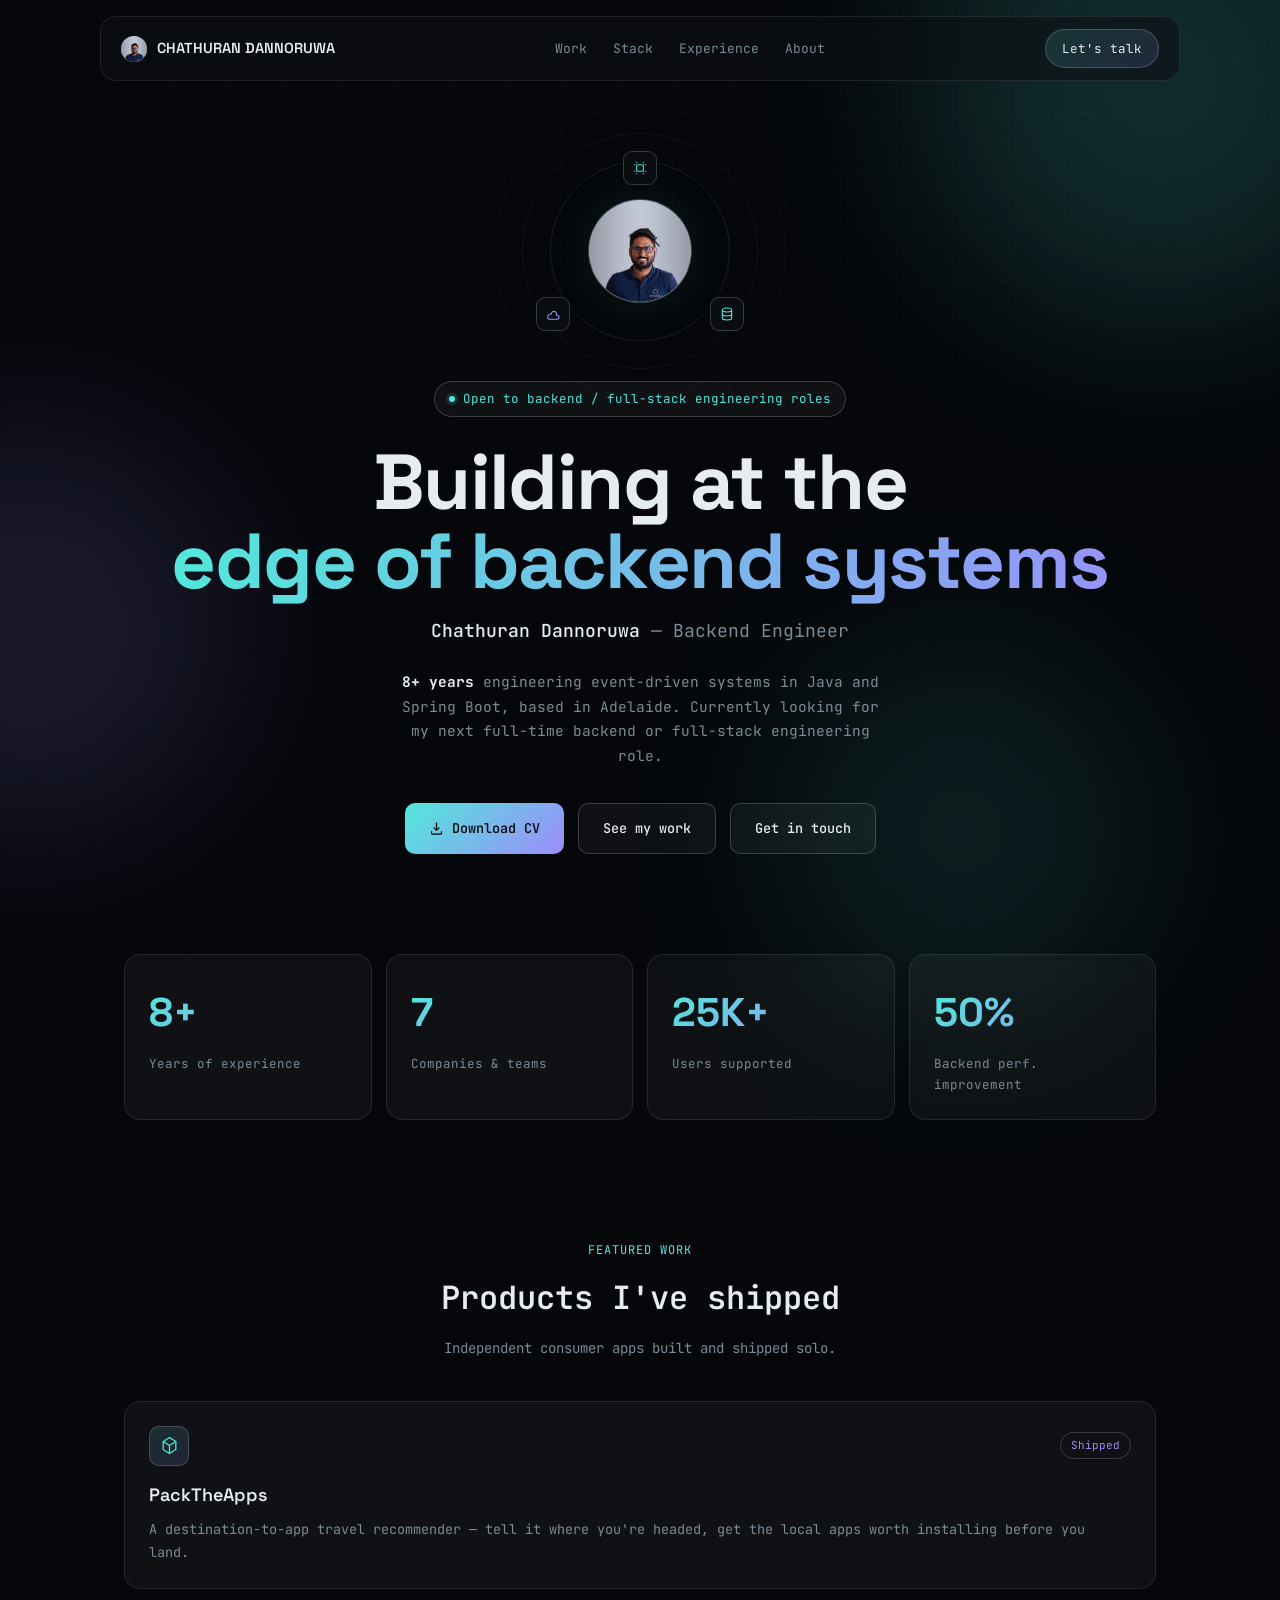
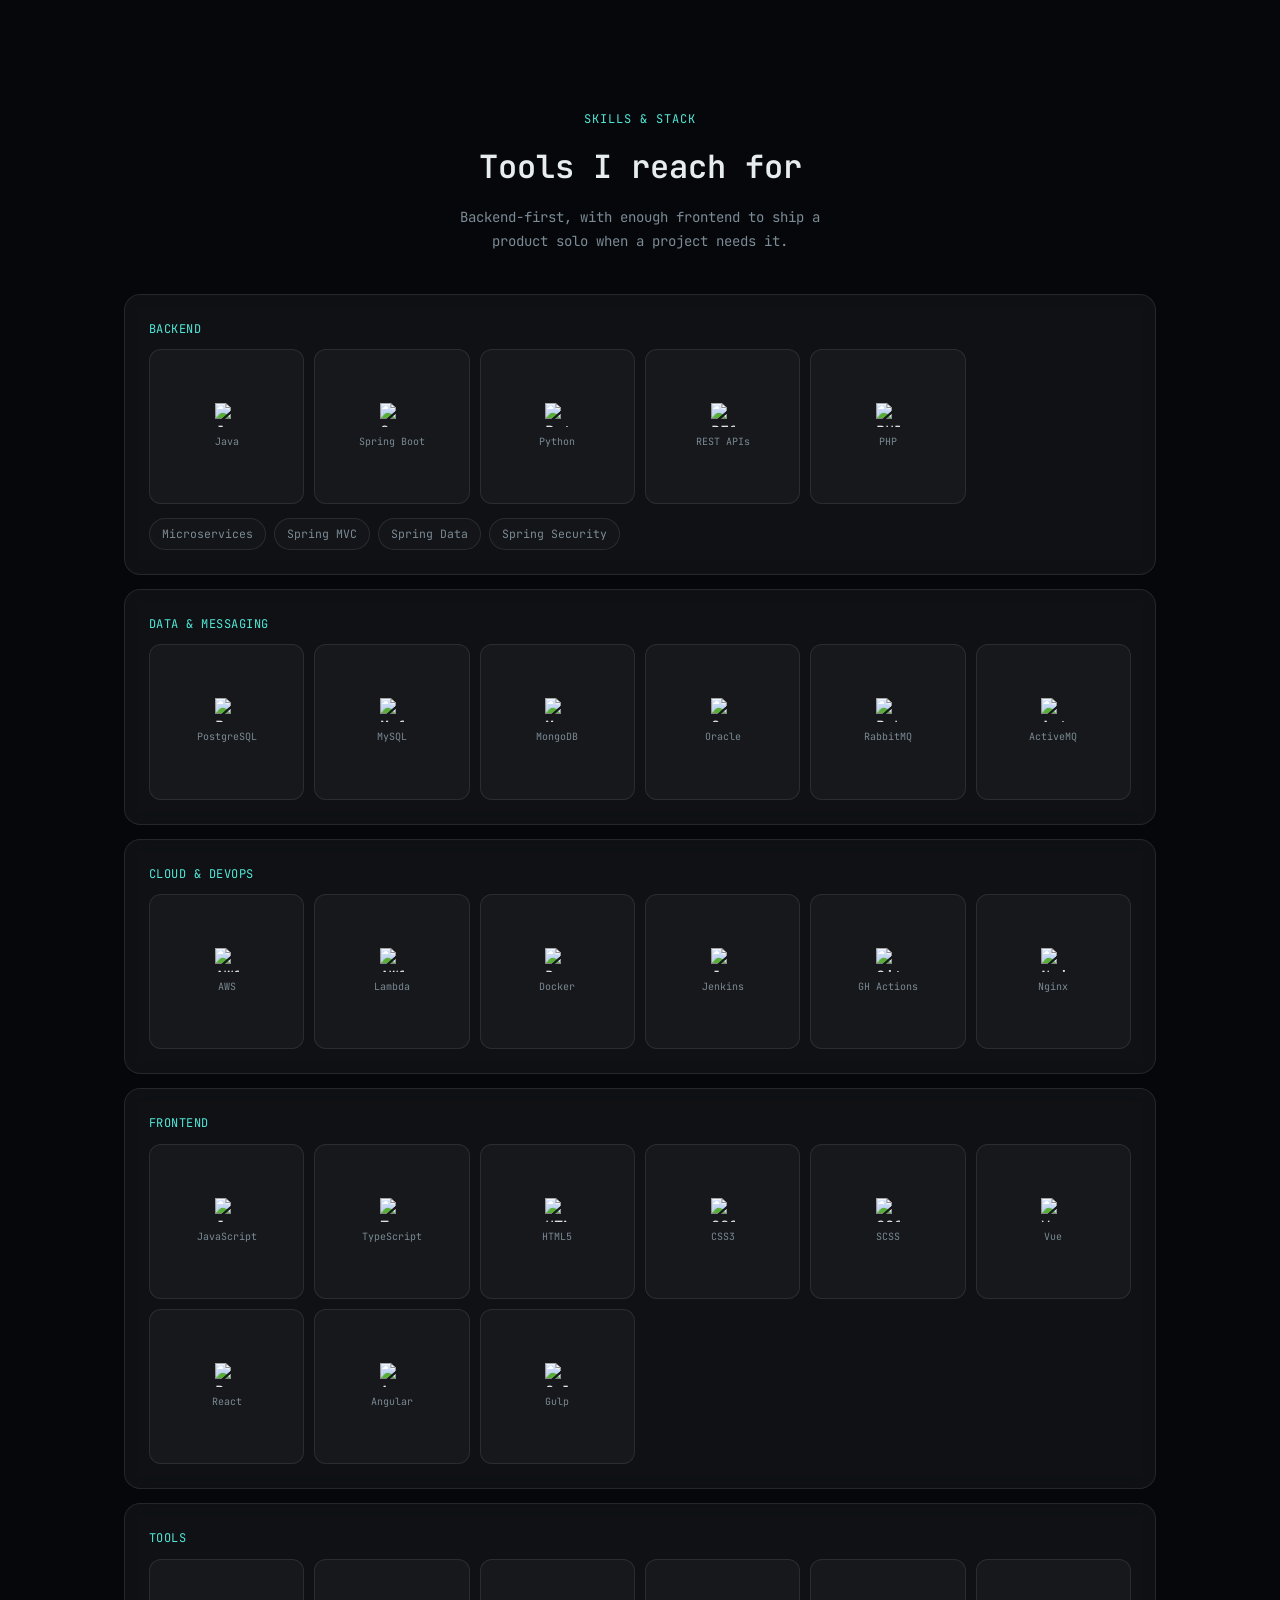
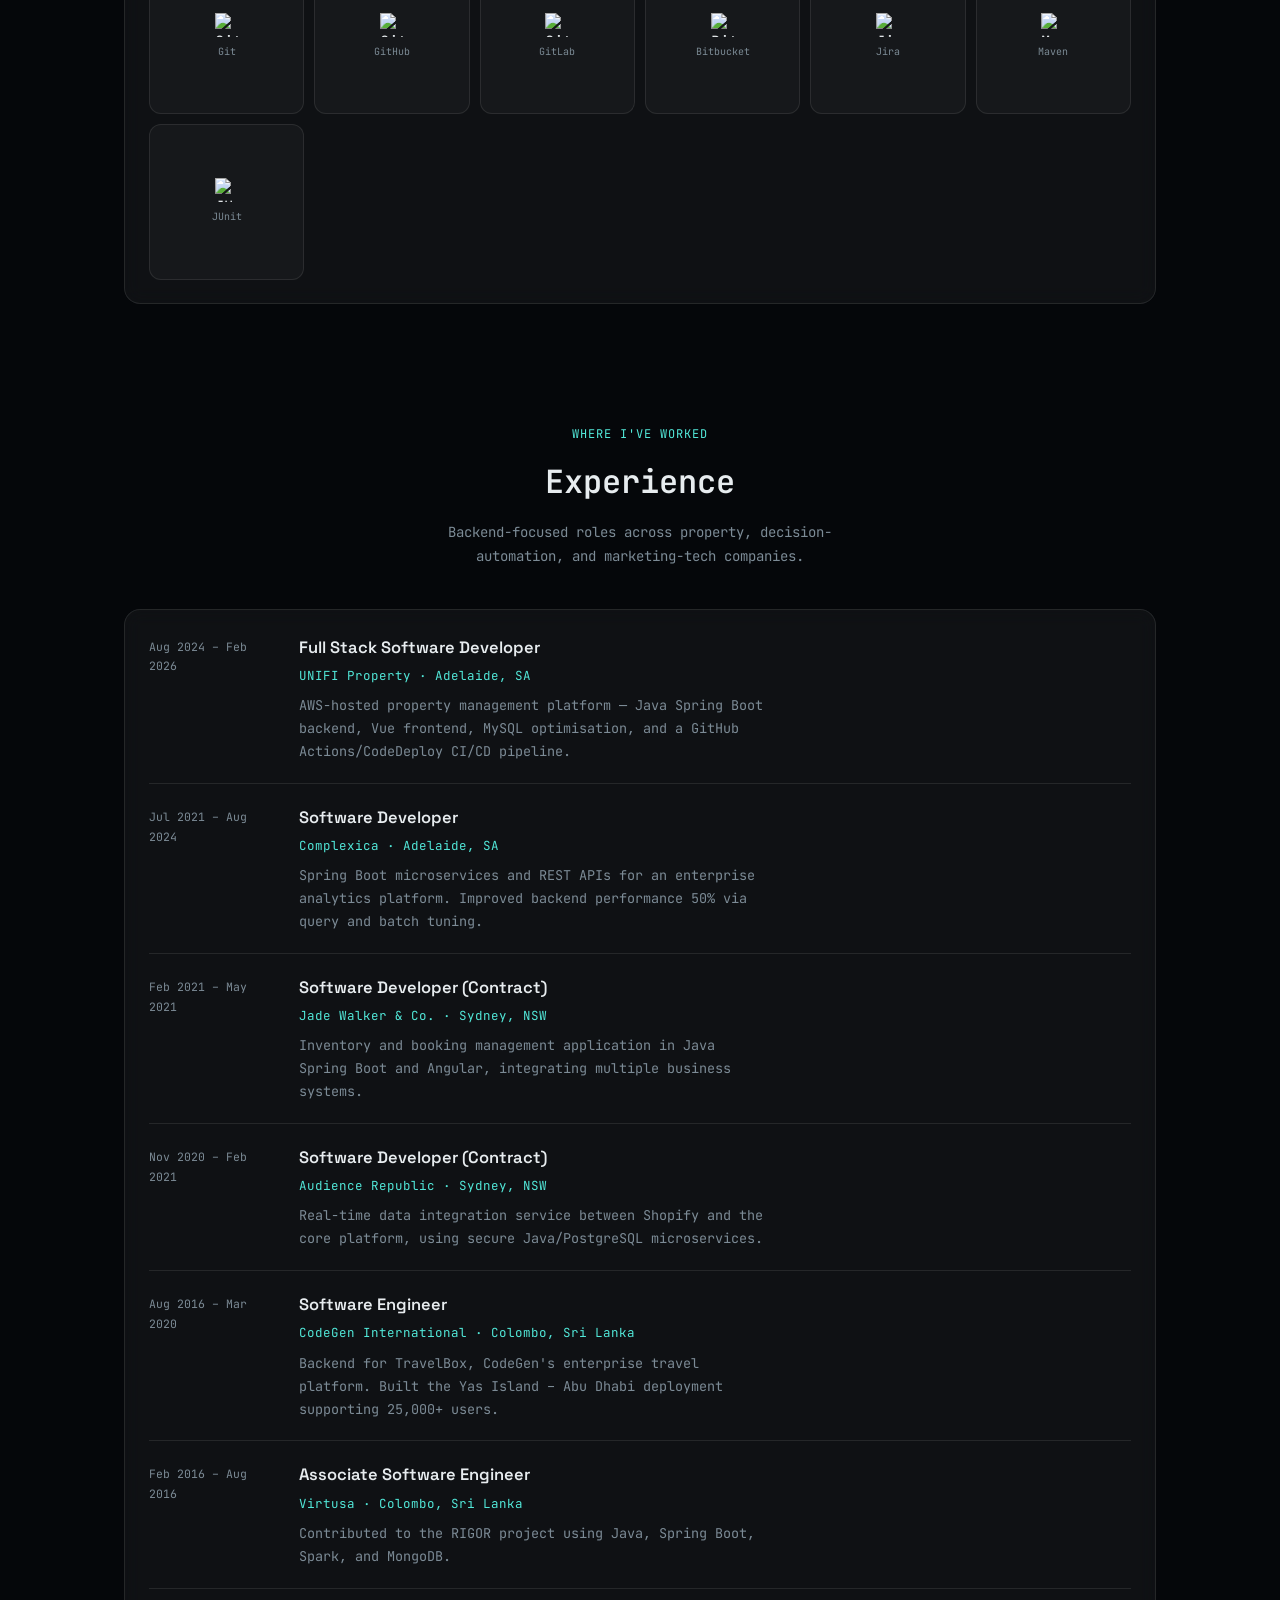
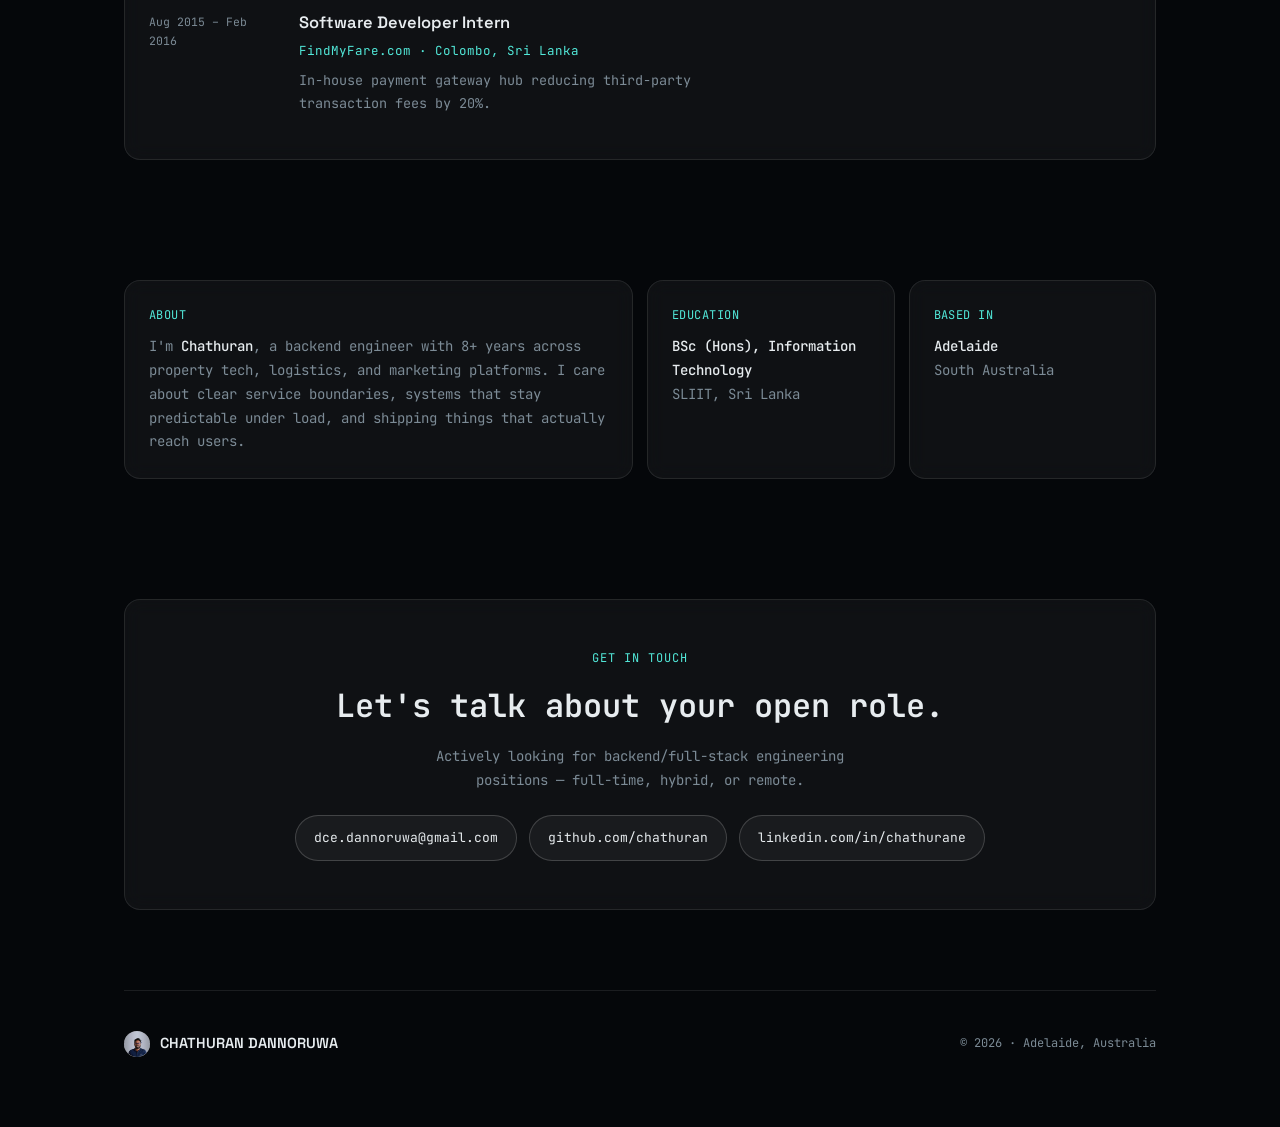
==== commit a1c4e2e2: "Add PHP icon and Spring/Microservices skill tags to Backend group Adds PHP as an icon and lists Micr" ====
--- a/index.html
+++ b/index.html
@@ -193,6 +193,9 @@
   /* ---------- Animated tech icons ---------- */
   .stack-groups { display: flex; flex-direction: column; gap: 14px; }
   .icon-grid { display: grid; grid-template-columns: repeat(6, 1fr); gap: 10px; margin-top: 4px; }
+
+  .skill-tags { display: flex; flex-wrap: wrap; gap: 8px; margin-top: 14px; }
+  .skill-tag { font-size: 11.5px; color: var(--text-dim); border: 1px solid var(--border); border-radius: 20px; padding: 5px 12px; background: rgba(255,255,255,0.02); }
   @media (max-width: 900px) { .icon-grid { grid-template-columns: repeat(4, 1fr); } }
   @media (max-width: 560px) { .icon-grid { grid-template-columns: repeat(3, 1fr); } }
 
@@ -357,6 +360,13 @@
           <div class="tech-icon"><img class="icon-float" src="https://cdn.jsdelivr.net/gh/devicons/devicon@latest/icons/spring/spring-original.svg" alt="Spring Boot"><span>Spring Boot</span></div>
           <div class="tech-icon"><img class="icon-float" src="https://cdn.jsdelivr.net/gh/devicons/devicon@latest/icons/python/python-original.svg" alt="Python"><span>Python</span></div>
           <div class="tech-icon"><img class="icon-spin" src="https://cdn.simpleicons.org/openapiinitiative/6BA539" alt="REST APIs"><span>REST APIs</span></div>
+          <div class="tech-icon"><img class="icon-pulse" src="https://cdn.jsdelivr.net/gh/devicons/devicon@latest/icons/php/php-original.svg" alt="PHP"><span>PHP</span></div>
+        </div>
+        <div class="skill-tags">
+          <span class="skill-tag">Microservices</span>
+          <span class="skill-tag">Spring MVC</span>
+          <span class="skill-tag">Spring Data</span>
+          <span class="skill-tag">Spring Security</span>
         </div>
       </div>
 
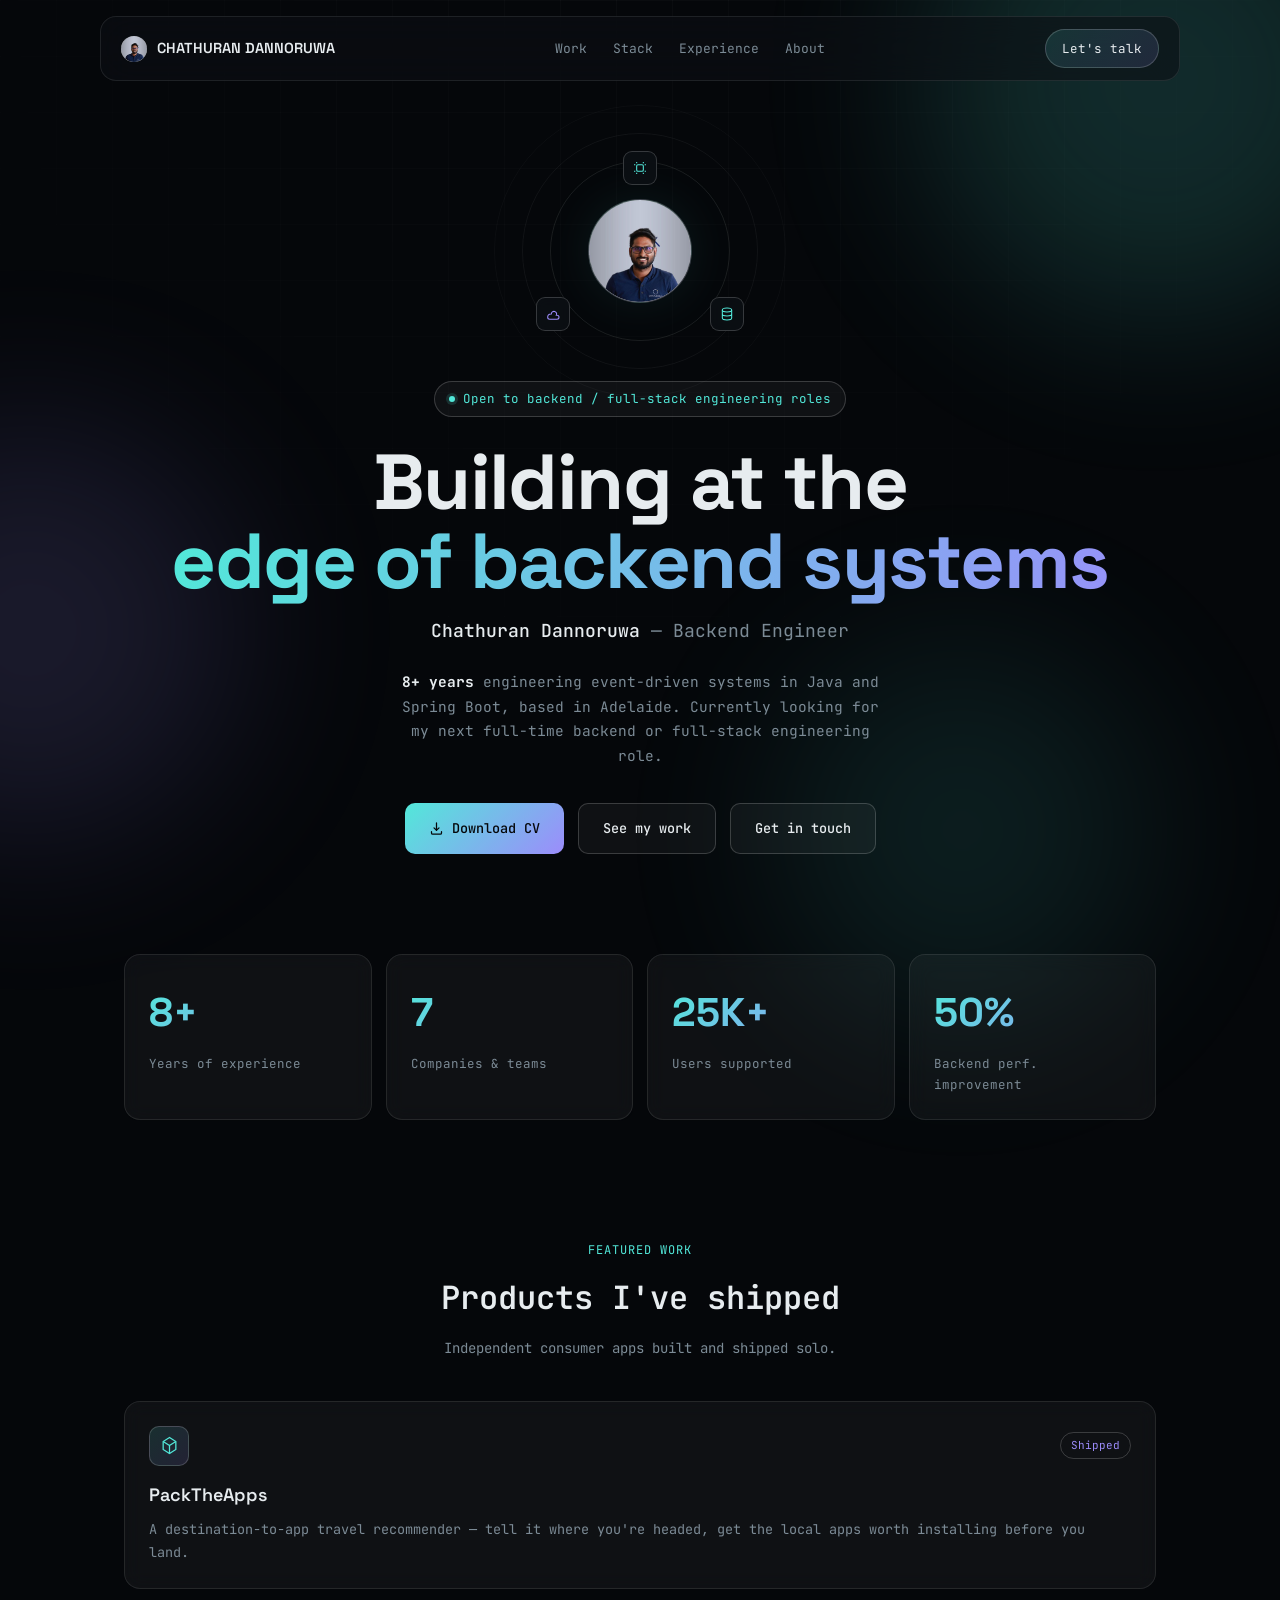
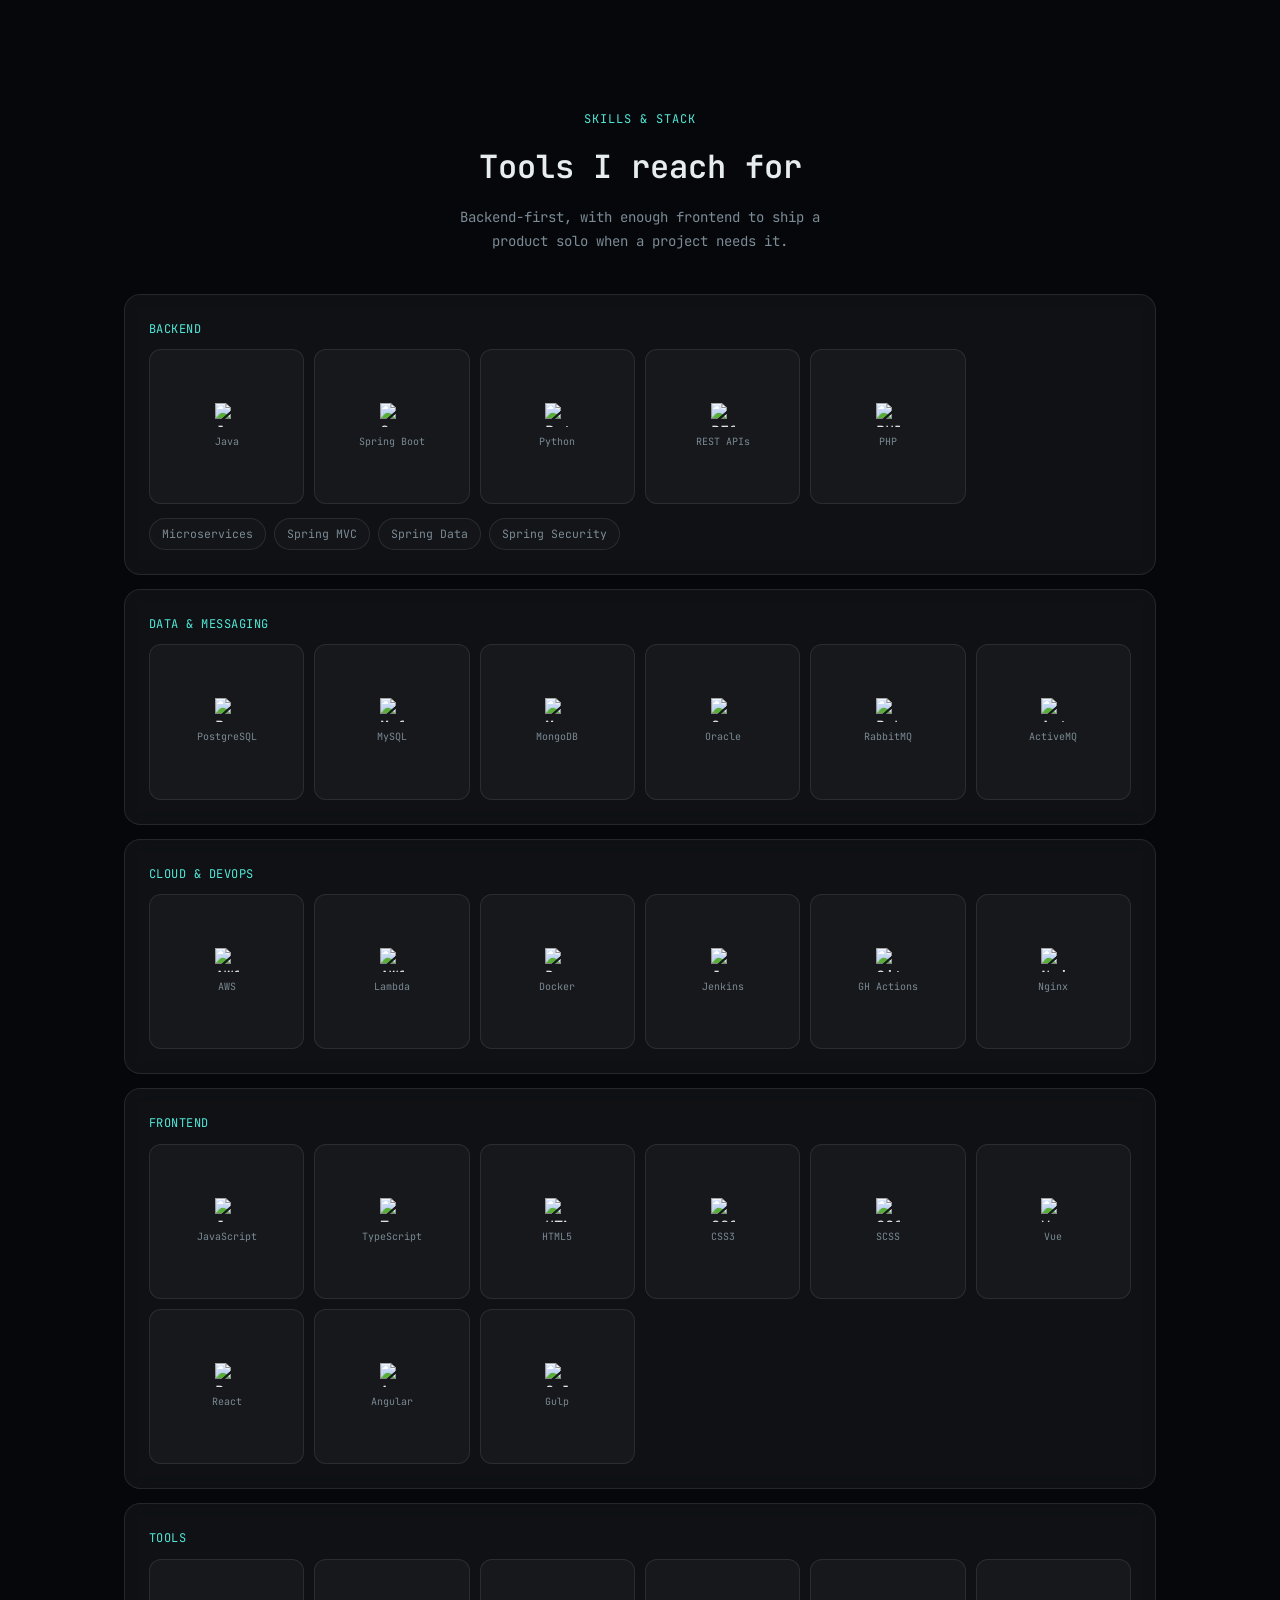
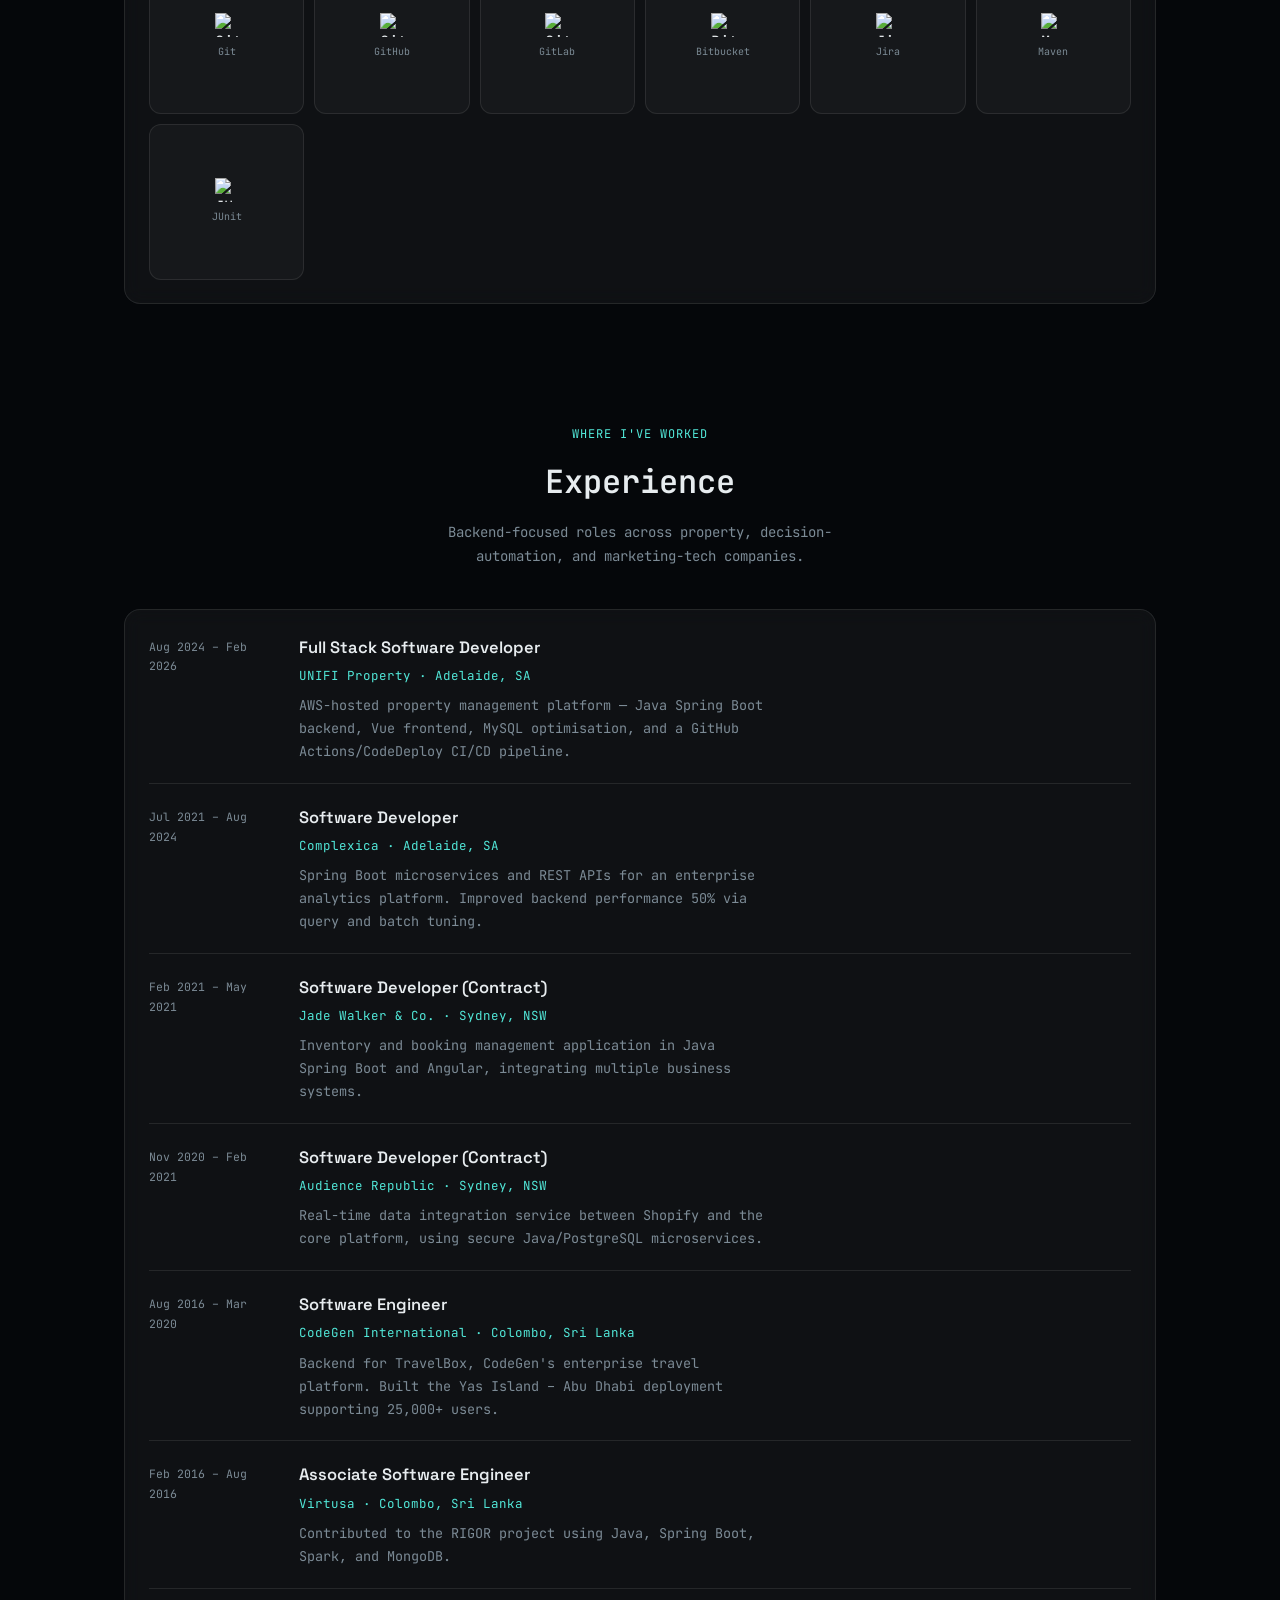
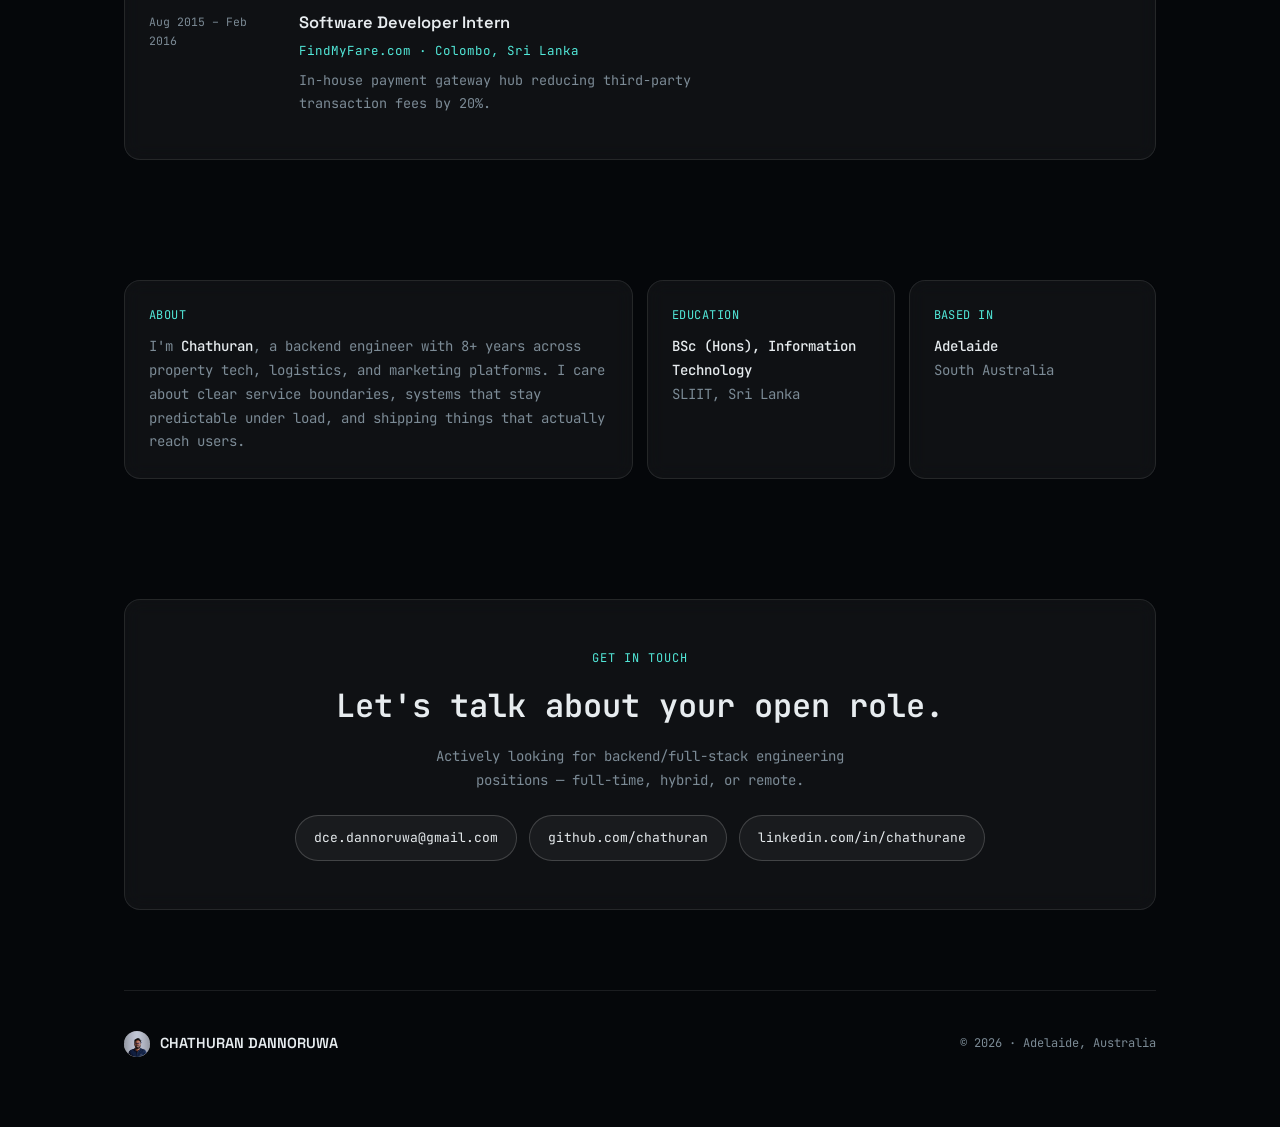
==== commit 0f0105da: "Set site favicon to profile photo Claude-Session: https://claude.ai/code/session_01P8tuPHXEJ8zJUXi7p" ====
--- a/index.html
+++ b/index.html
@@ -4,6 +4,8 @@
 <meta charset="UTF-8">
 <meta name="viewport" content="width=device-width, initial-scale=1.0">
 <title>Chathuran Dannoruwa — Backend Engineer</title>
+<link rel="icon" type="image/jpeg" href="assets/profile.jpg">
+<link rel="apple-touch-icon" href="assets/profile.jpg">
 <link rel="preconnect" href="https://fonts.googleapis.com">
 <link rel="preconnect" href="https://fonts.gstatic.com" crossorigin>
 <link href="https://fonts.googleapis.com/css2?family=Space+Grotesk:wght@500;600;700&family=JetBrains+Mono:wght@400;500;600&display=swap" rel="stylesheet">
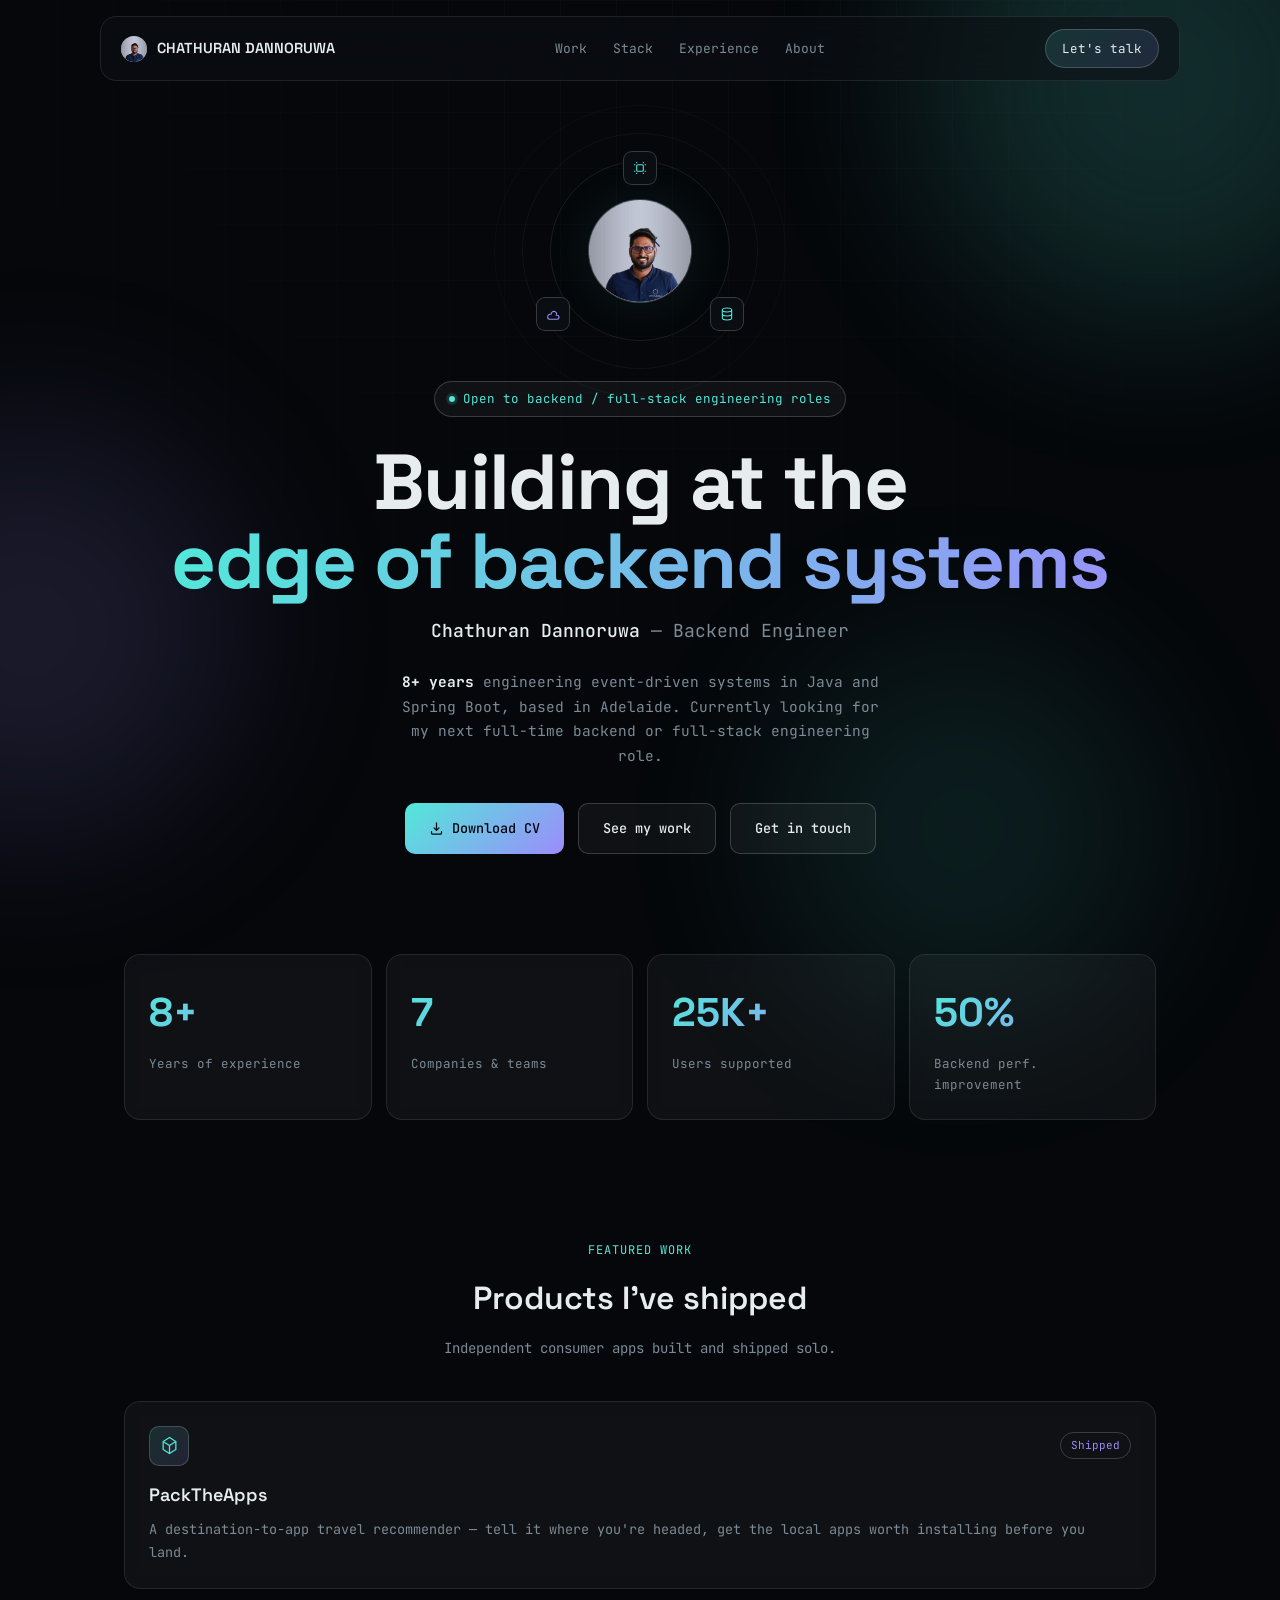
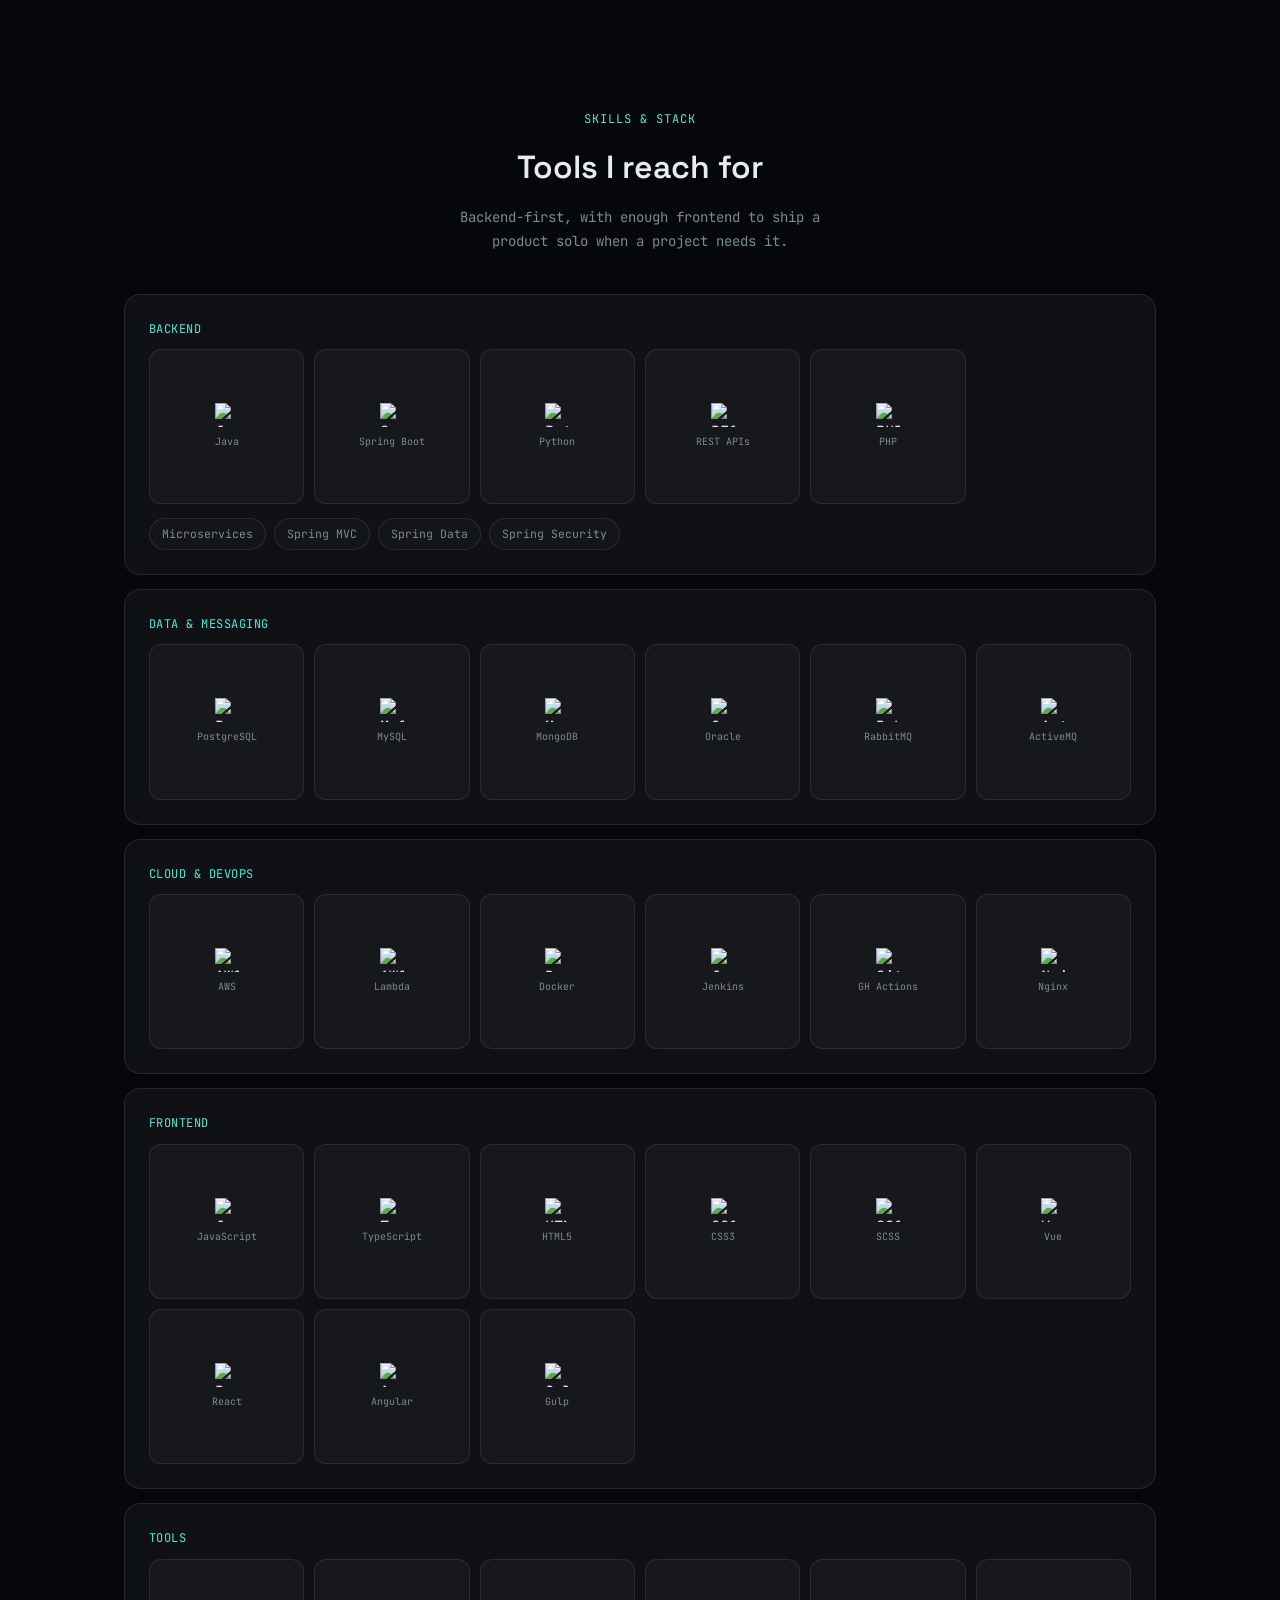
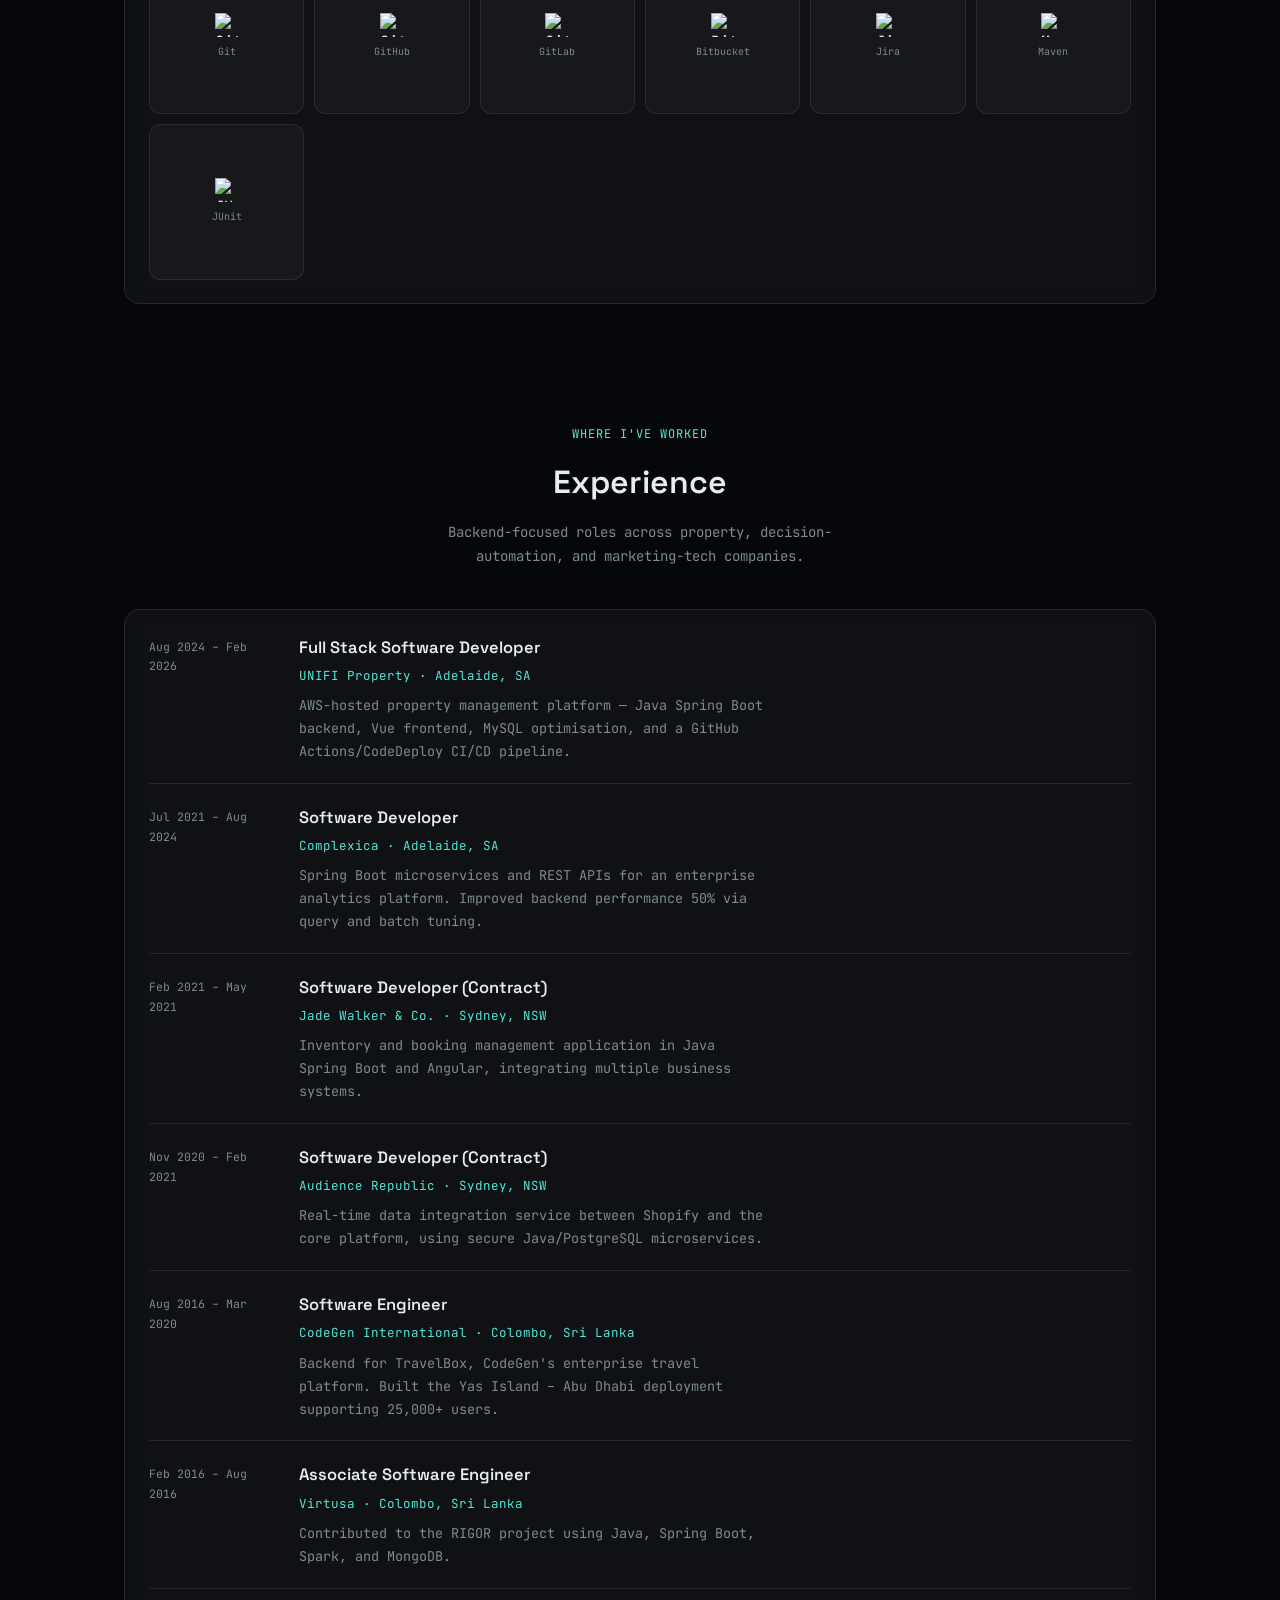
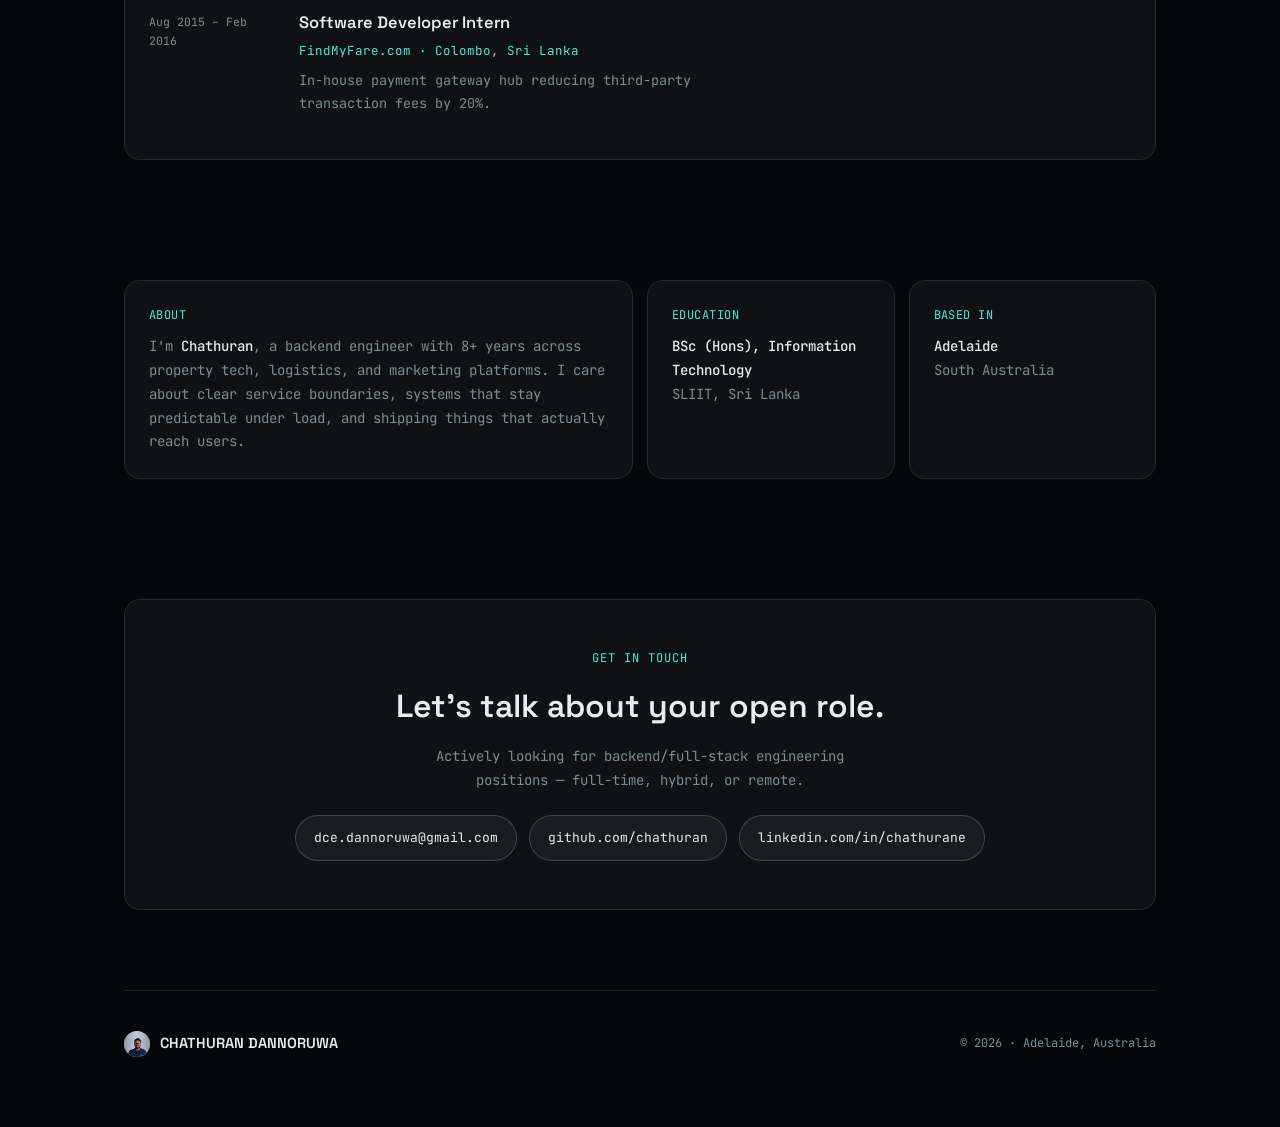
==== commit c46e8bbb: "Add SEO: meta tags, Open Graph, JSON-LD, sitemap, robots.txt, llms.txt - Meta description/keywords/a" ====
--- a/index.html
+++ b/index.html
@@ -4,11 +4,63 @@
 <meta charset="UTF-8">
 <meta name="viewport" content="width=device-width, initial-scale=1.0">
 <title>Chathuran Dannoruwa — Backend Engineer</title>
+<meta name="description" content="Chathuran Dannoruwa is a backend software engineer with 8+ years building scalable Java &amp; Spring Boot microservices, event-driven systems, and AWS cloud platforms. Based in Adelaide, Australia. Open to backend / full-stack engineering roles.">
+<meta name="keywords" content="Chathuran Dannoruwa, backend engineer, software engineer, Java developer, Spring Boot, microservices, AWS, Adelaide software engineer, full-stack developer, REST API developer">
+<meta name="author" content="Chathuran Dannoruwa">
+<meta name="robots" content="index, follow">
+<link rel="canonical" href="https://chathuran.github.io/">
+
+<meta property="og:type" content="profile">
+<meta property="og:url" content="https://chathuran.github.io/">
+<meta property="og:site_name" content="Chathuran Dannoruwa">
+<meta property="og:title" content="Chathuran Dannoruwa — Backend Engineer">
+<meta property="og:description" content="Backend software engineer with 8+ years building scalable Java &amp; Spring Boot microservices, event-driven systems, and AWS cloud platforms. Based in Adelaide, Australia.">
+<meta property="og:image" content="https://chathuran.github.io/assets/profile.jpg">
+<meta property="og:locale" content="en_AU">
+<meta property="profile:first_name" content="Chathuran">
+<meta property="profile:last_name" content="Dannoruwa">
+
+<meta name="twitter:card" content="summary">
+<meta name="twitter:title" content="Chathuran Dannoruwa — Backend Engineer">
+<meta name="twitter:description" content="Backend software engineer with 8+ years building scalable Java &amp; Spring Boot microservices, event-driven systems, and AWS cloud platforms. Based in Adelaide, Australia.">
+<meta name="twitter:image" content="https://chathuran.github.io/assets/profile.jpg">
+
 <link rel="icon" type="image/jpeg" href="assets/profile.jpg">
 <link rel="apple-touch-icon" href="assets/profile.jpg">
 <link rel="preconnect" href="https://fonts.googleapis.com">
 <link rel="preconnect" href="https://fonts.gstatic.com" crossorigin>
 <link href="https://fonts.googleapis.com/css2?family=Space+Grotesk:wght@500;600;700&family=JetBrains+Mono:wght@400;500;600&display=swap" rel="stylesheet">
+<script type="application/ld+json">
+{
+  "@context": "https://schema.org",
+  "@type": "Person",
+  "name": "Chathuran Dannoruwa",
+  "url": "https://chathuran.github.io/",
+  "image": "https://chathuran.github.io/assets/profile.jpg",
+  "jobTitle": "Backend Software Engineer",
+  "description": "Backend software engineer with 8+ years building scalable Java and Spring Boot microservices, event-driven systems, and AWS cloud platforms.",
+  "address": {
+    "@type": "PostalAddress",
+    "addressLocality": "Adelaide",
+    "addressRegion": "South Australia",
+    "addressCountry": "AU"
+  },
+  "email": "mailto:dce.dannoruwa@gmail.com",
+  "sameAs": [
+    "https://github.com/chathuran",
+    "https://www.linkedin.com/in/chathurane/"
+  ],
+  "alumniOf": {
+    "@type": "CollegeOrUniversity",
+    "name": "Sri Lanka Institute of Information Technology"
+  },
+  "knowsAbout": [
+    "Java", "Spring Boot", "Microservices", "REST APIs", "AWS",
+    "PostgreSQL", "MySQL", "MongoDB", "RabbitMQ", "ActiveMQ",
+    "Docker", "CI/CD", "React", "Vue.js", "Angular"
+  ]
+}
+</script>
 <style>
   :root {
     --bg: #05070A;
@@ -331,7 +383,7 @@
   <section id="work">
     <div class="section-head">
       <div class="eyebrow">Featured work</div>
-      <div class="section-title">Products I've shipped</div>
+      <h2 class="section-title">Products I've shipped</h2>
       <p class="section-sub">Independent consumer apps built and shipped solo.</p>
     </div>
 
@@ -350,7 +402,7 @@
   <section id="stack">
     <div class="section-head">
       <div class="eyebrow">Skills &amp; stack</div>
-      <div class="section-title">Tools I reach for</div>
+      <h2 class="section-title">Tools I reach for</h2>
       <p class="section-sub">Backend-first, with enough frontend to ship a product solo when a project needs it.</p>
     </div>
 
@@ -429,7 +481,7 @@
   <section id="experience">
     <div class="section-head">
       <div class="eyebrow">Where I've worked</div>
-      <div class="section-title">Experience</div>
+      <h2 class="section-title">Experience</h2>
       <p class="section-sub">Backend-focused roles across property, decision-automation, and marketing-tech companies.</p>
     </div>
 
@@ -517,7 +569,7 @@
   <section id="contact">
     <div class="cell span-4" style="text-align:center; padding: 48px 24px;">
       <div class="eyebrow">Get in touch</div>
-      <div class="section-title">Let's talk about your open role.</div>
+      <h2 class="section-title">Let's talk about your open role.</h2>
       <p class="section-sub" style="margin:12px auto 0;">Actively looking for backend/full-stack engineering positions — full-time, hybrid, or remote.</p>
       <div class="contact-grid" style="justify-content:center;">
         <a class="contact-pill" href="mailto:dce.dannoruwa@gmail.com">dce.dannoruwa@gmail.com</a>
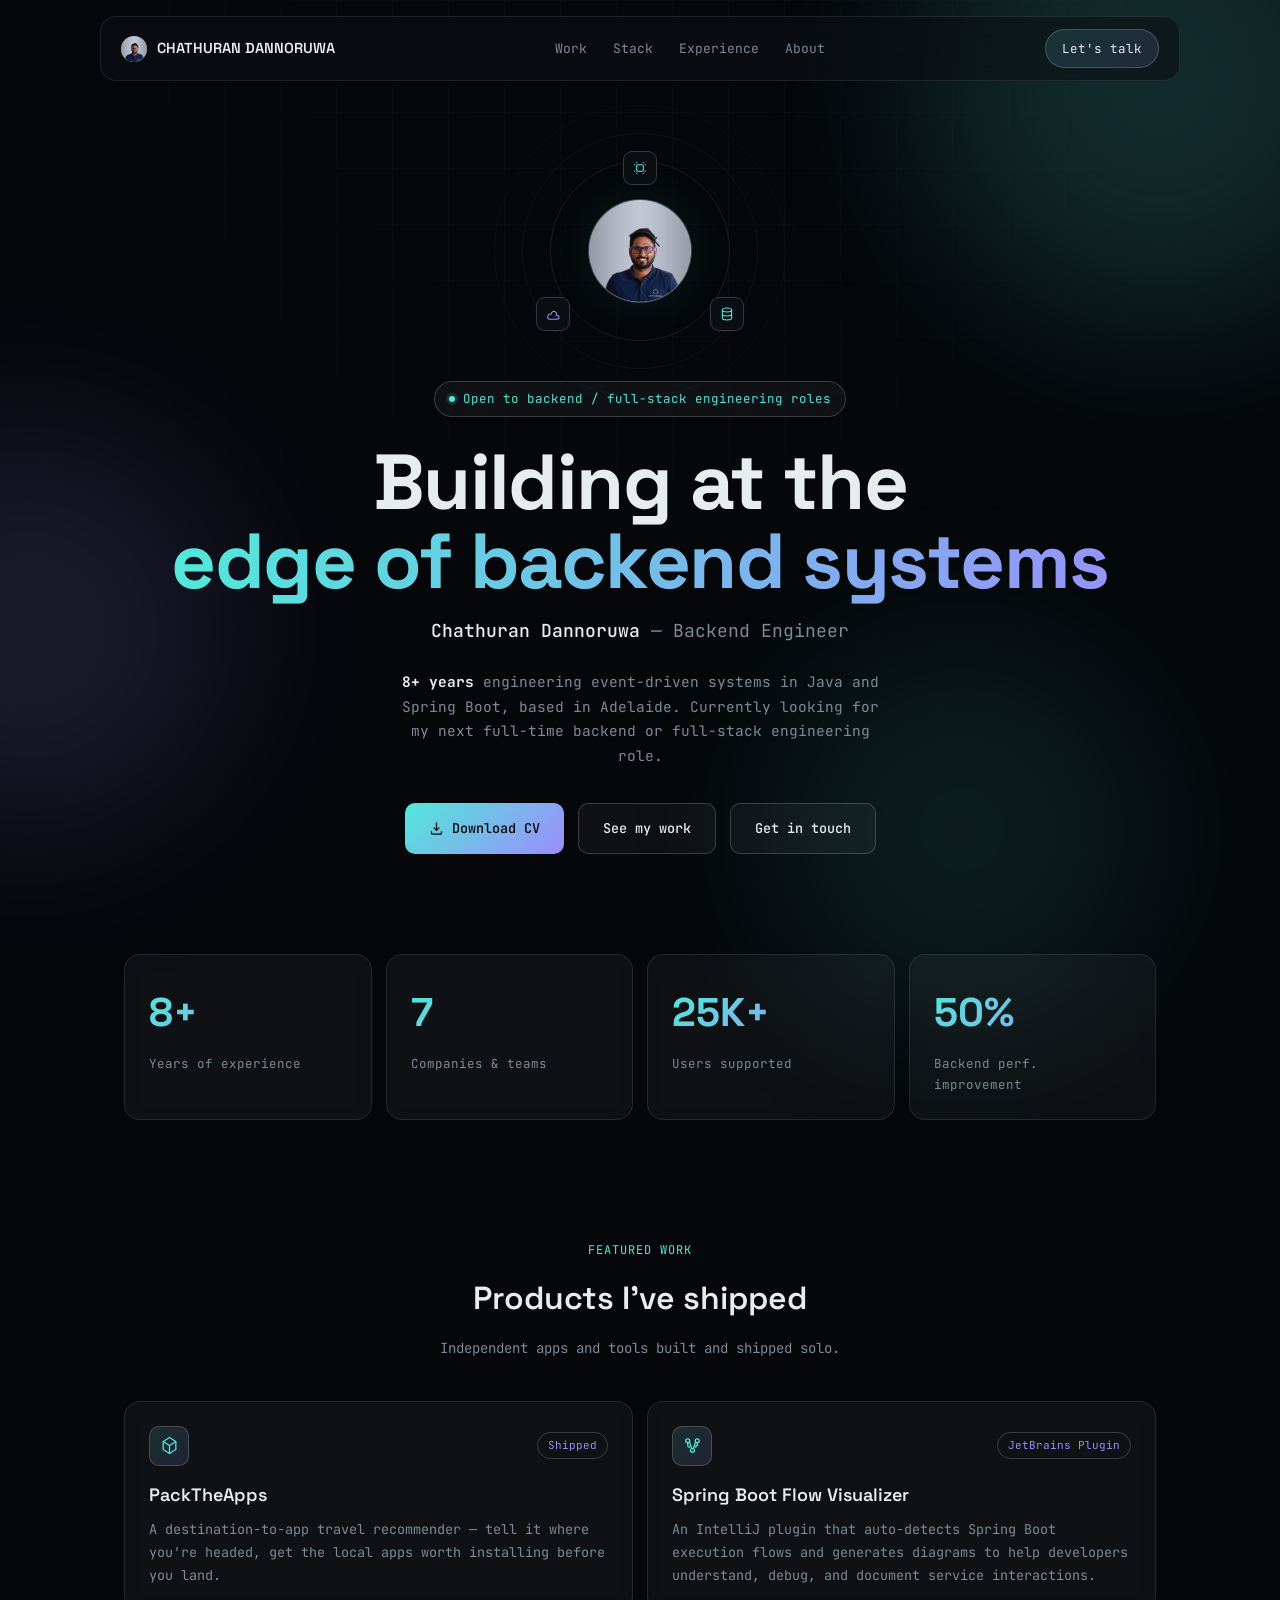
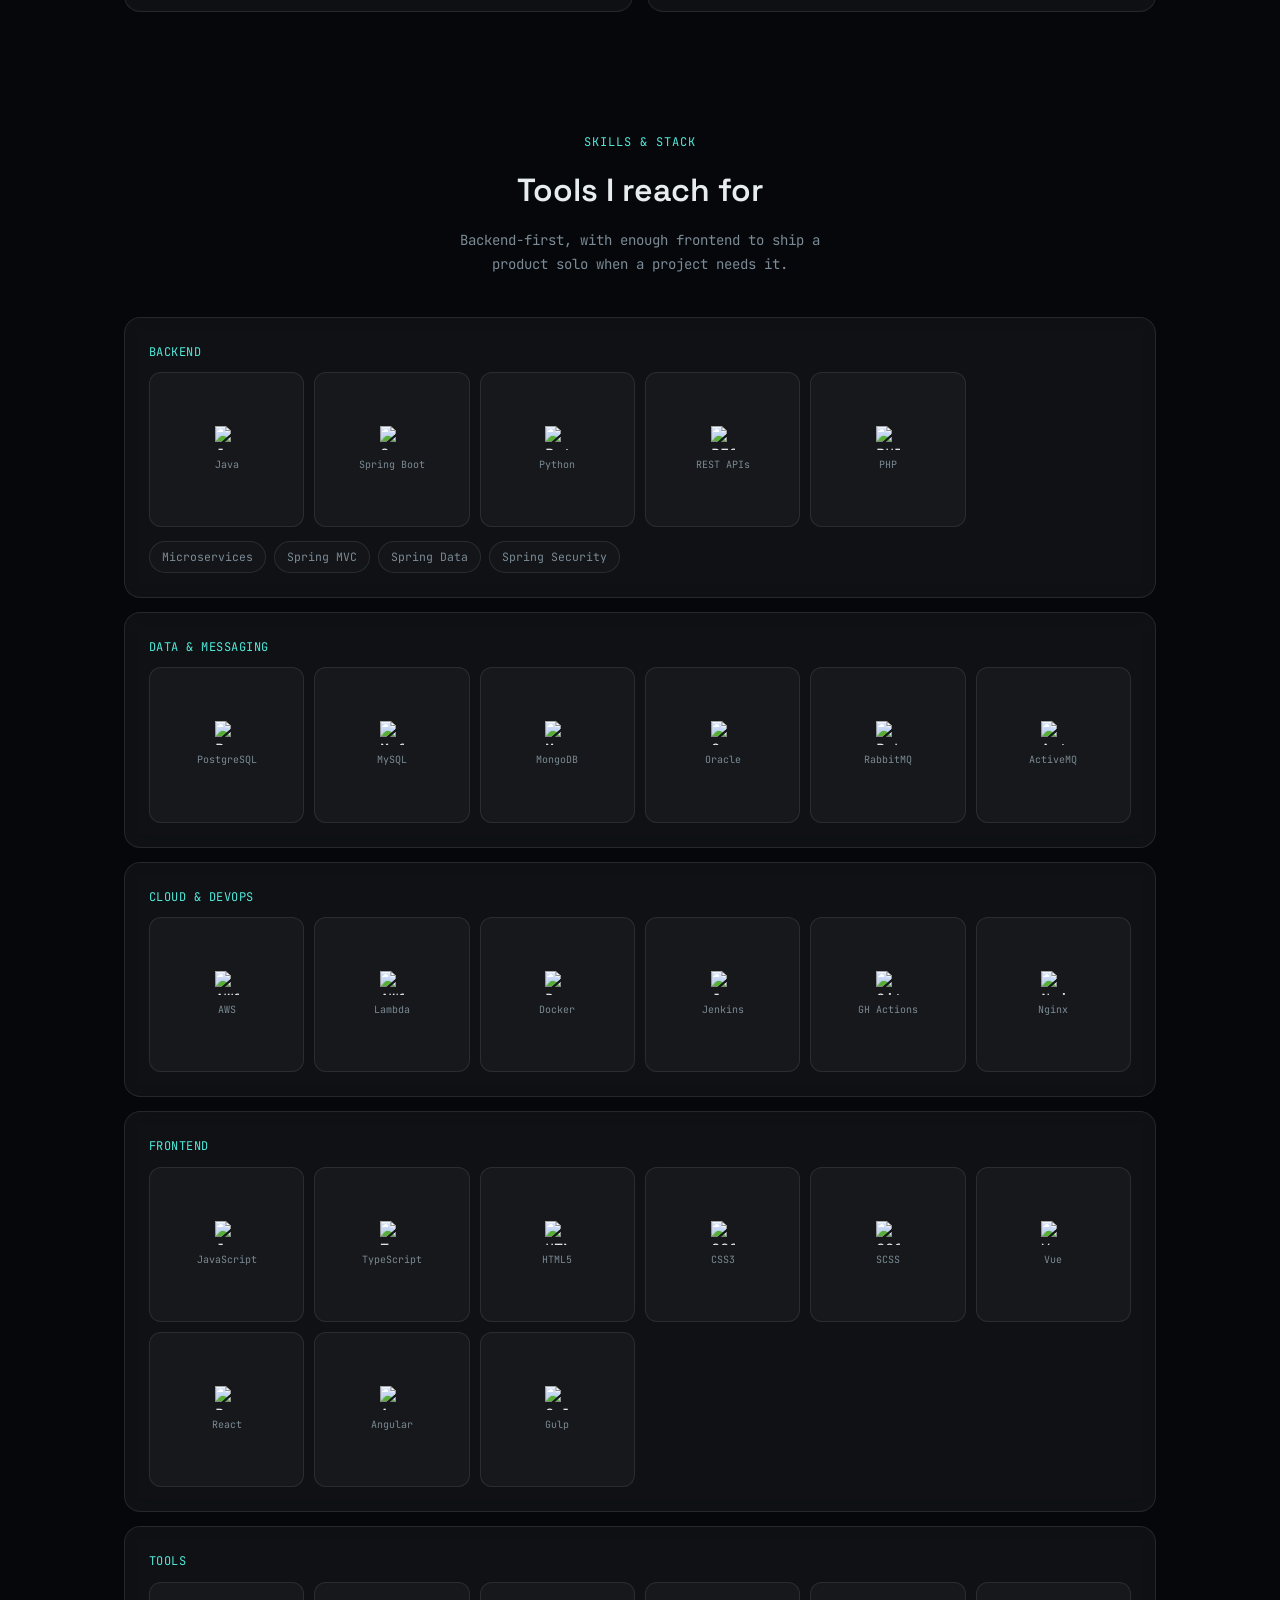
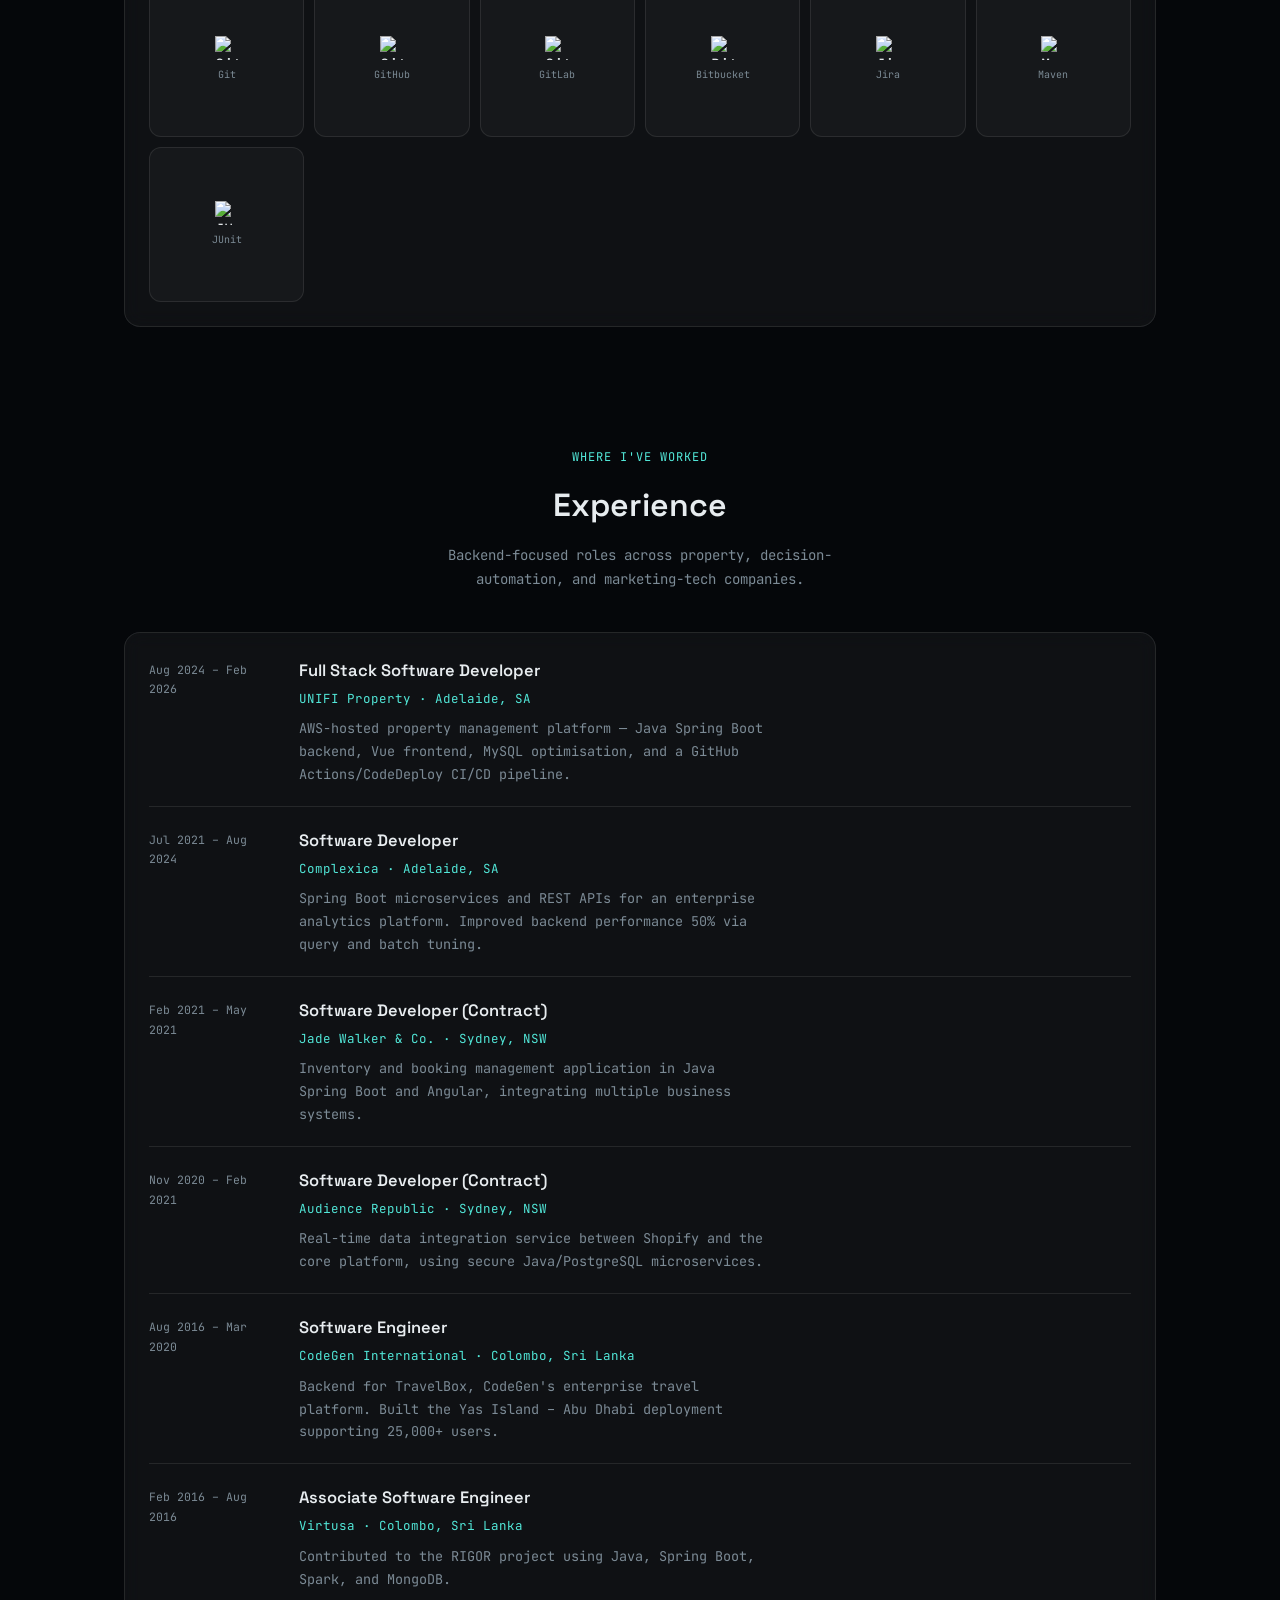
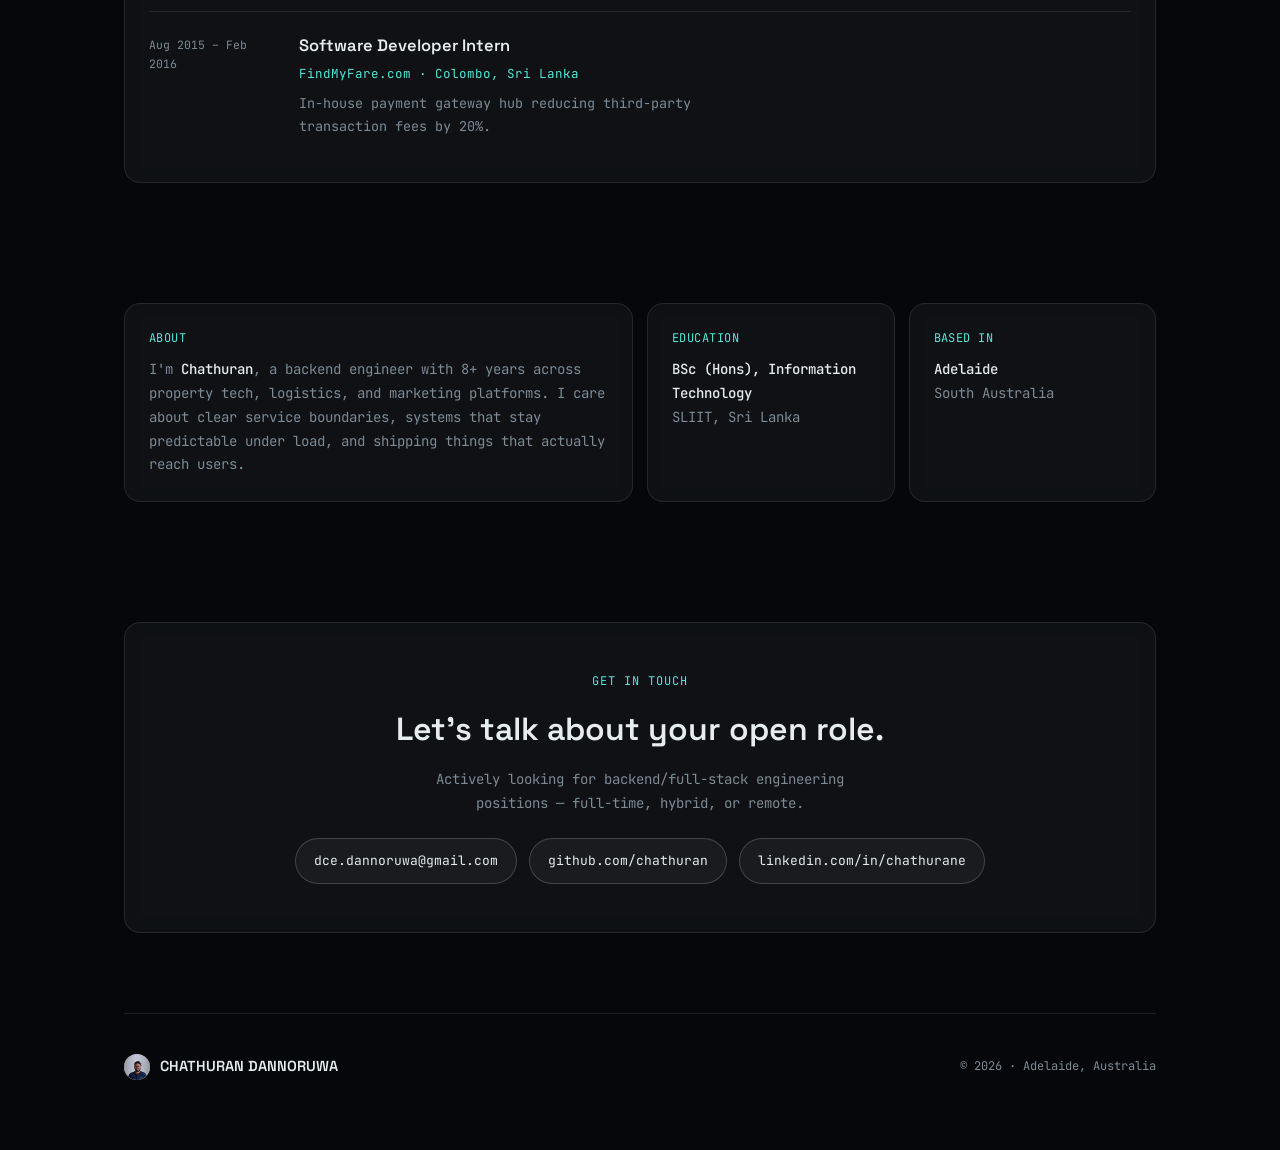
==== commit 6ba871c9: "Add Spring Boot Flow Visualizer to Featured work Second shipped product card alongside PackTheApps: " ====
--- a/index.html
+++ b/index.html
@@ -8,6 +8,7 @@
 <meta name="keywords" content="Chathuran Dannoruwa, backend engineer, software engineer, Java developer, Spring Boot, microservices, AWS, Adelaide software engineer, full-stack developer, REST API developer">
 <meta name="author" content="Chathuran Dannoruwa">
 <meta name="robots" content="index, follow">
+<meta name="google-site-verification" content="pxk-vQdRou7Pf6D-nTlbxVg-gfpOEHArpQyNf453kPg" />
 <link rel="canonical" href="https://chathuran.github.io/">
 
 <meta property="og:type" content="profile">
@@ -384,17 +385,26 @@
     <div class="section-head">
       <div class="eyebrow">Featured work</div>
       <h2 class="section-title">Products I've shipped</h2>
-      <p class="section-sub">Independent consumer apps built and shipped solo.</p>
+      <p class="section-sub">Independent apps and tools built and shipped solo.</p>
     </div>
 
     <div class="bento">
-      <a class="cell span-4 work-card" href="https://travel.packtheapps.com/" target="_blank" rel="noopener">
+      <a class="cell span-2 work-card" href="https://travel.packtheapps.com/" target="_blank" rel="noopener">
         <div class="work-top">
           <div class="work-icon-box"><svg viewBox="0 0 24 24" fill="none" stroke="currentColor" stroke-width="1.6"><path d="M12 2 4 7v10l8 5 8-5V7Z"/><path d="M12 12 4 7M12 12v10M12 12l8-5"/></svg></div>
           <span class="work-tag">Shipped</span>
         </div>
         <div class="work-name">PackTheApps</div>
         <p class="work-desc">A destination-to-app travel recommender — tell it where you're headed, get the local apps worth installing before you land.</p>
+      </a>
+
+      <a class="cell span-2 work-card" href="https://plugins.jetbrains.com/plugin/30876-spring-boot-flow-visualizer/versions/stable" target="_blank" rel="noopener">
+        <div class="work-top">
+          <div class="work-icon-box"><svg viewBox="0 0 24 24" fill="none" stroke="currentColor" stroke-width="1.6"><circle cx="6" cy="6" r="2.5"/><circle cx="18" cy="6" r="2.5"/><circle cx="12" cy="18" r="2.5"/><path d="M8 7.2 11 16M16 7.2 13 16M6 8.5V12a2 2 0 0 0 2 2h1M18 8.5V12a2 2 0 0 0-2 2h-1"/></svg></div>
+          <span class="work-tag">JetBrains Plugin</span>
+        </div>
+        <div class="work-name">Spring Boot Flow Visualizer</div>
+        <p class="work-desc">An IntelliJ plugin that auto-detects Spring Boot execution flows and generates diagrams to help developers understand, debug, and document service interactions.</p>
       </a>
     </div>
   </section>
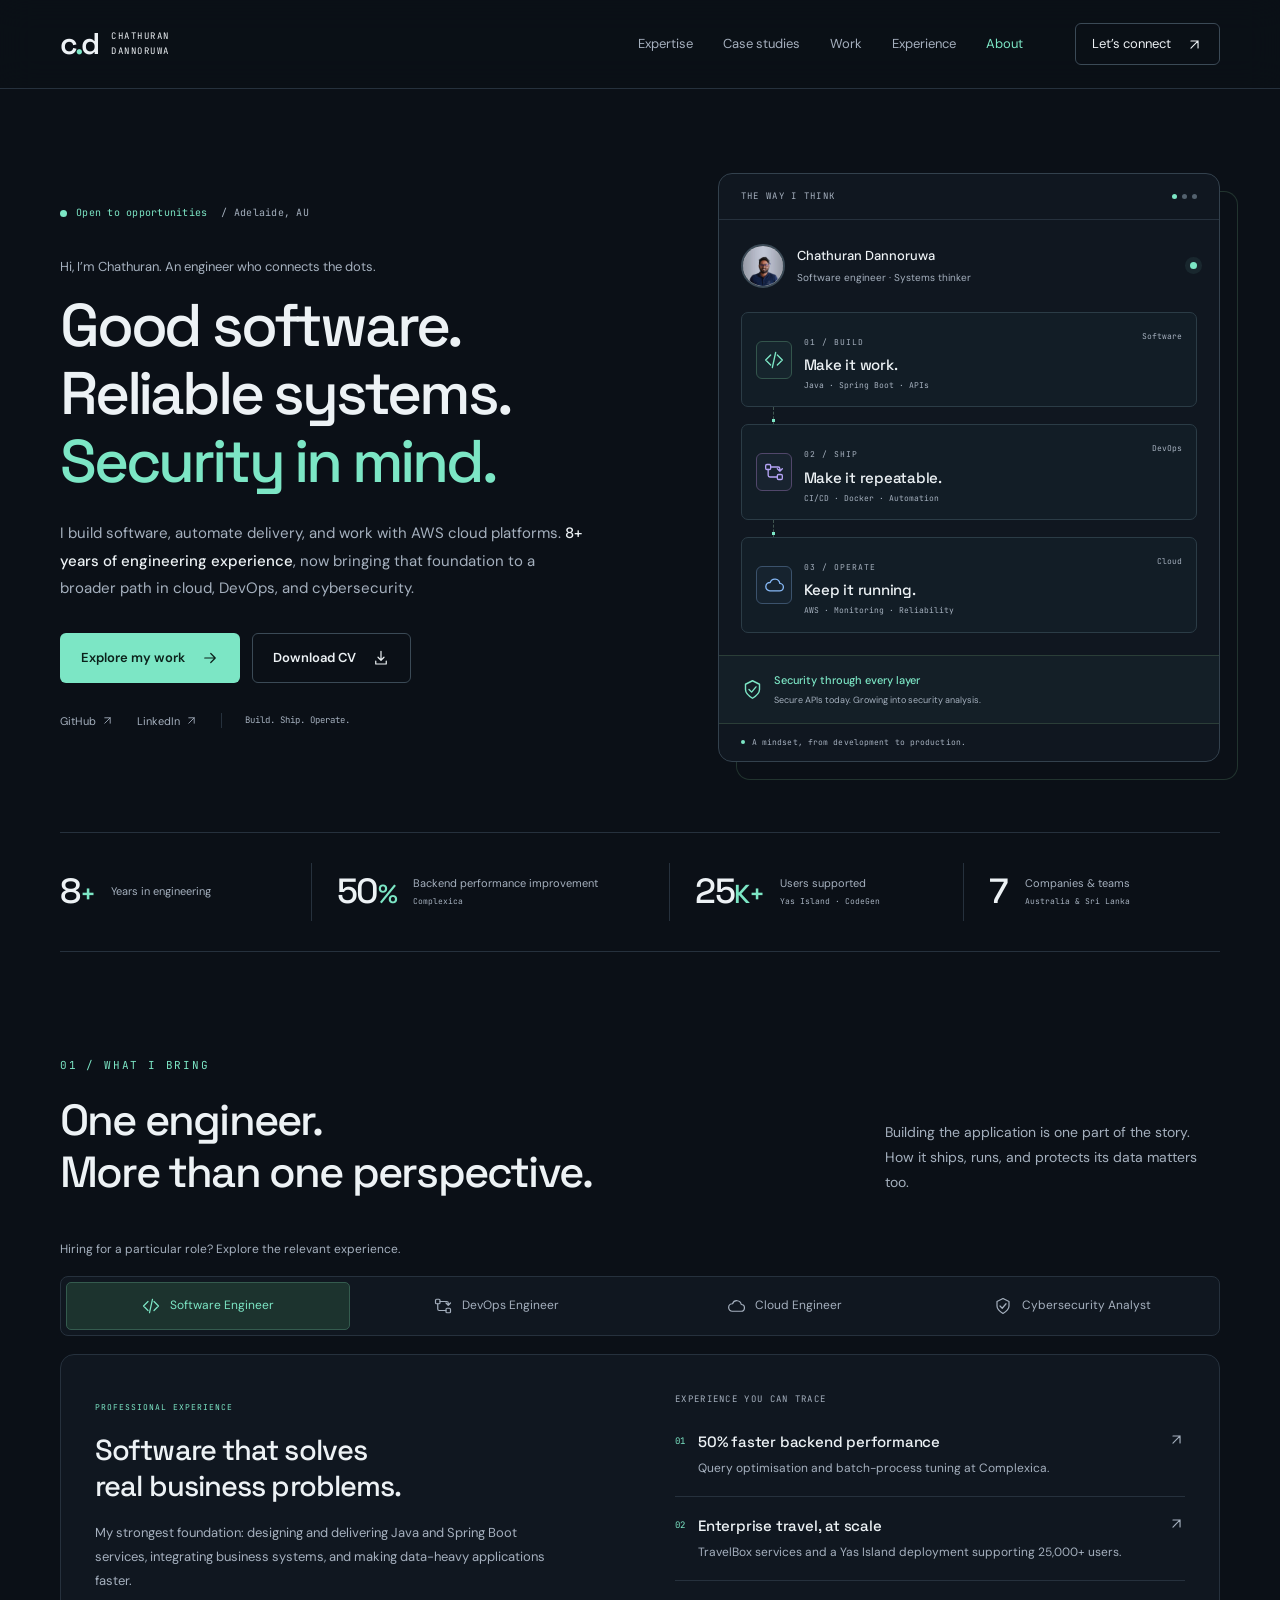
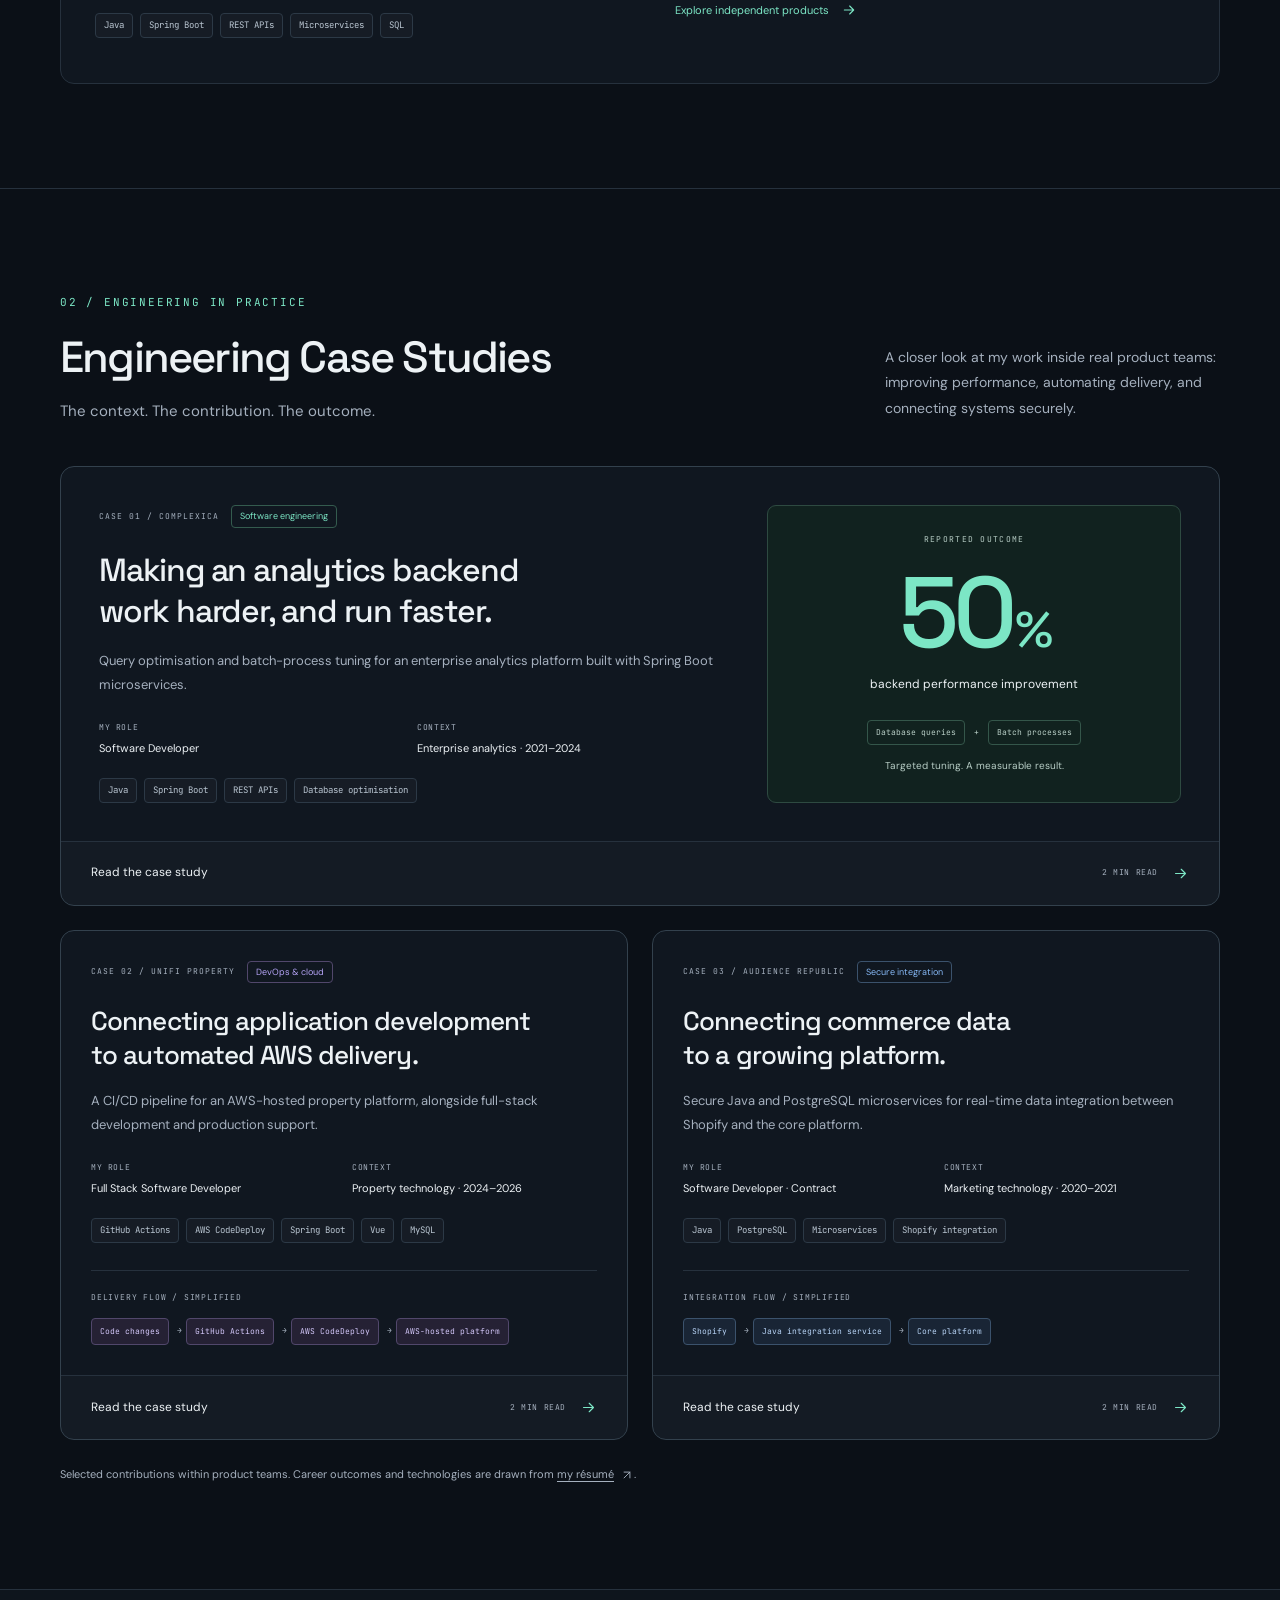
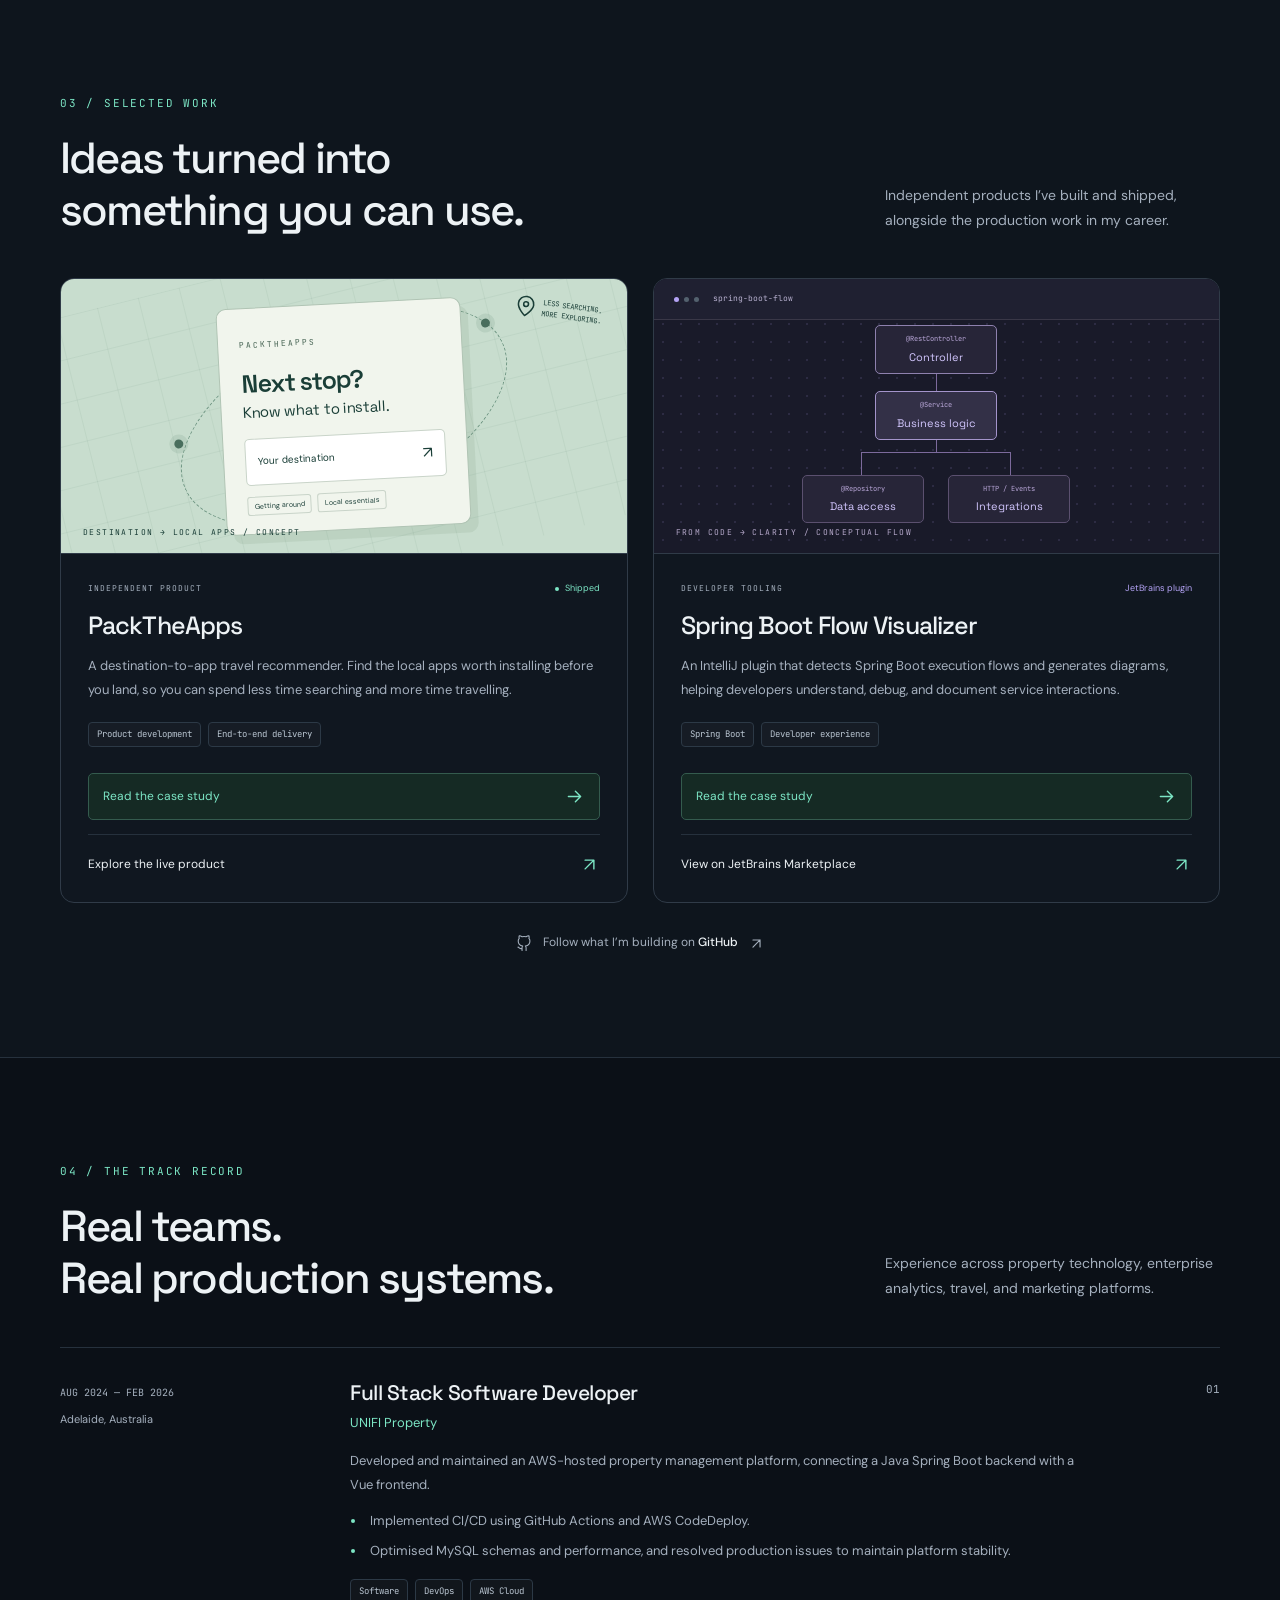
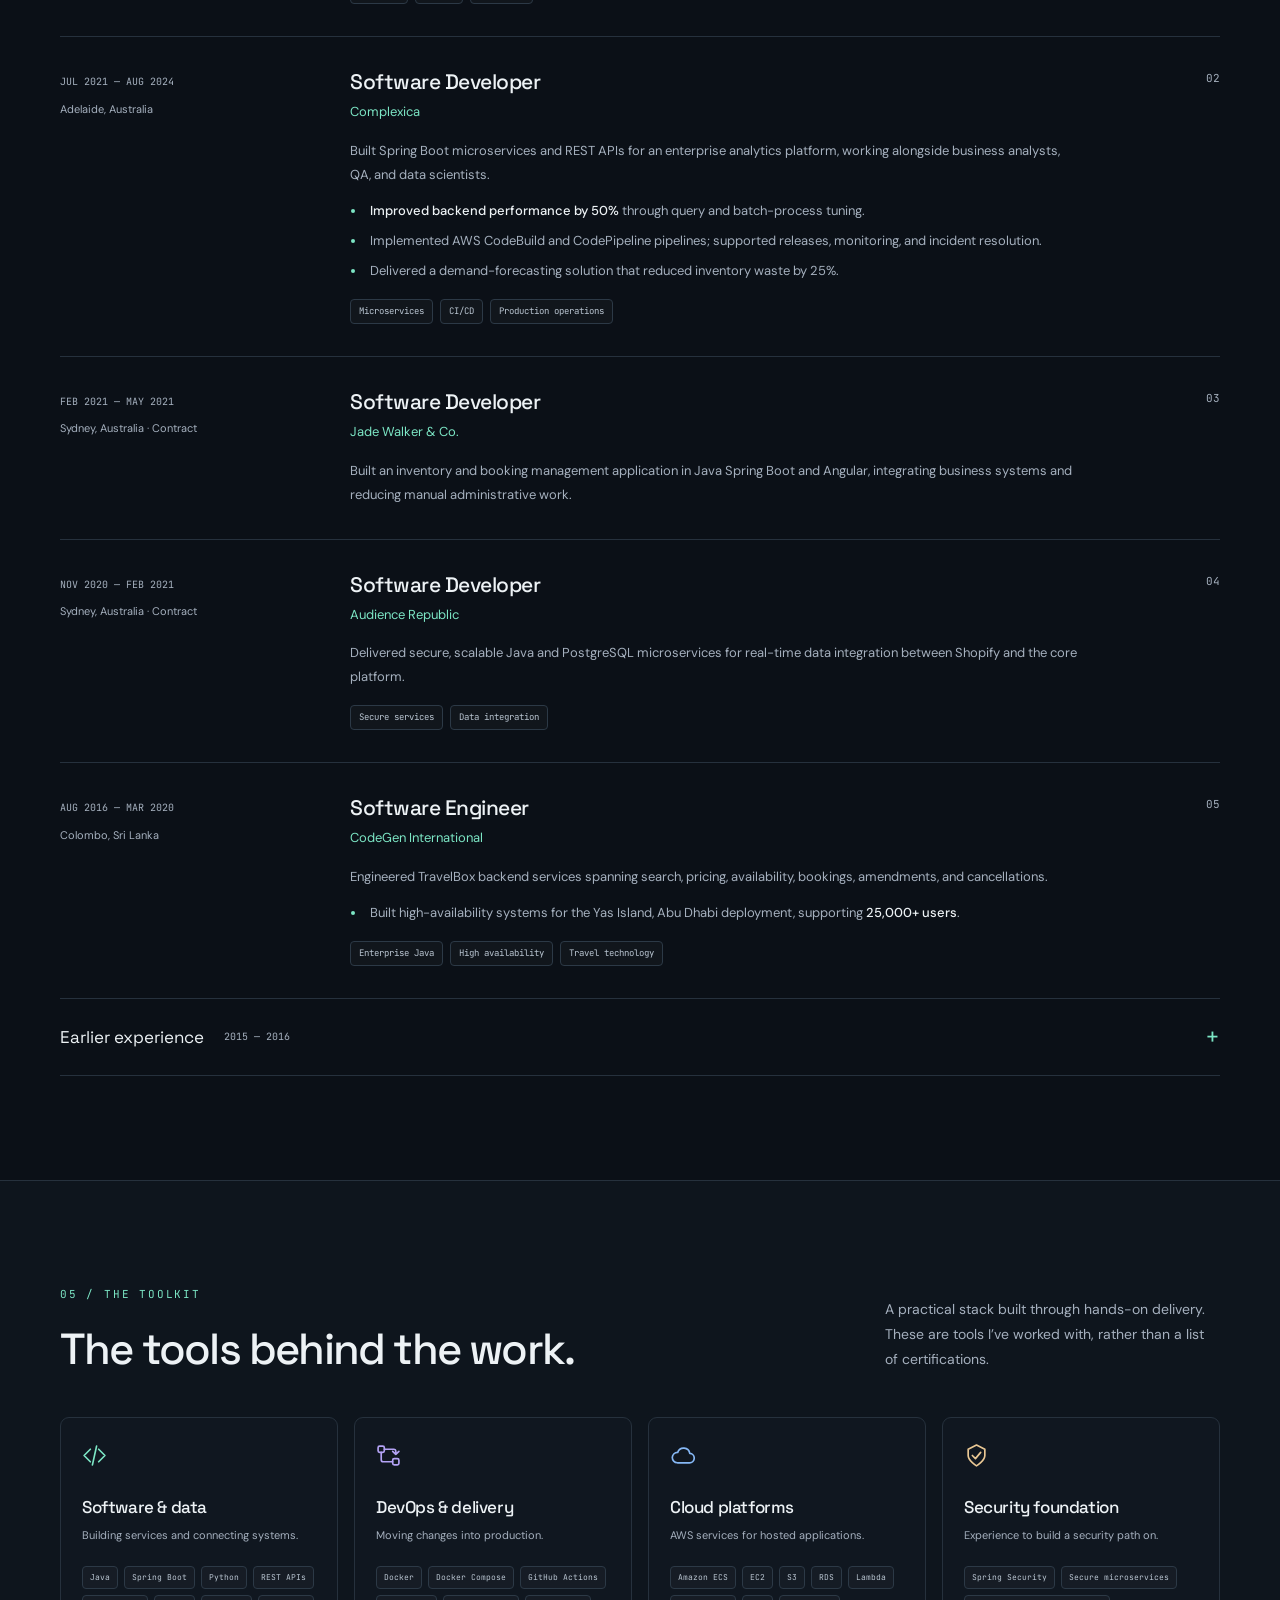
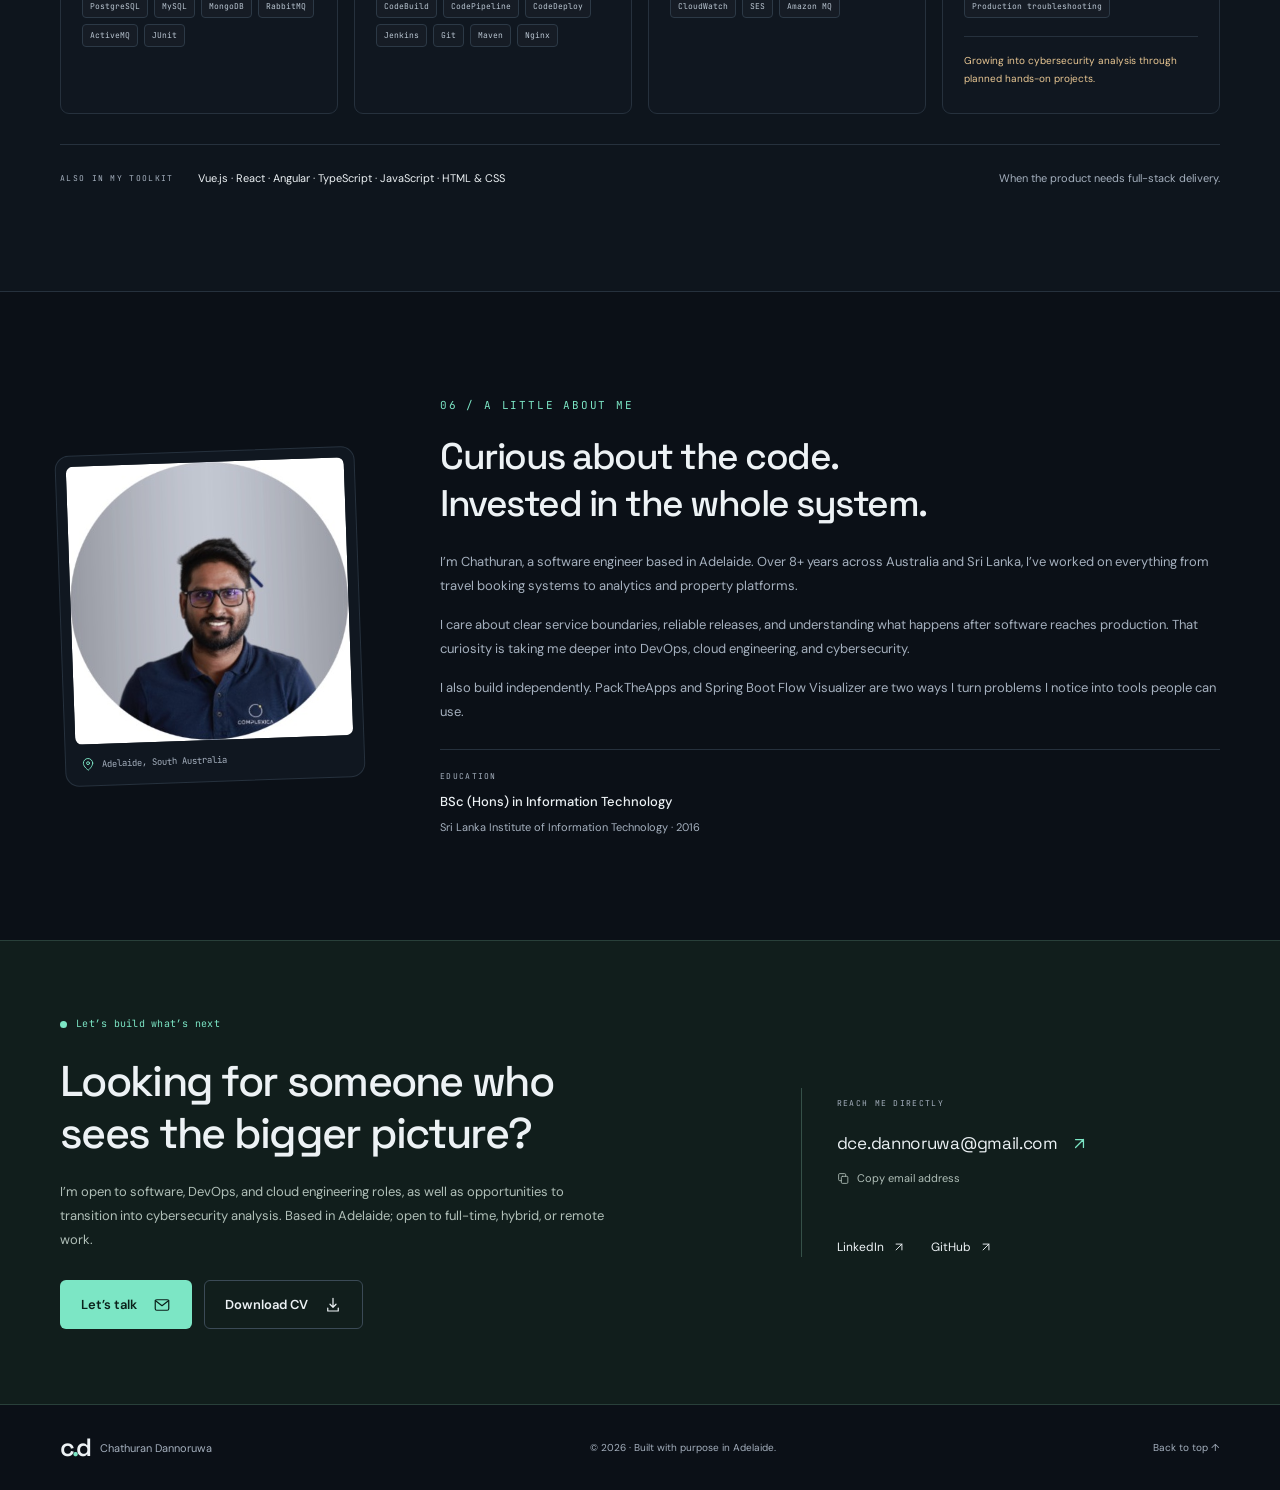
==== commit 7a334320: "add Casestudy section in the potfolio" ====
--- a/index.html
+++ b/index.html
@@ -1,600 +1,233 @@
 <!DOCTYPE html>
-<html lang="en">
+<html lang="en-AU">
 <head>
-<meta charset="UTF-8">
-<meta name="viewport" content="width=device-width, initial-scale=1.0">
-<title>Chathuran Dannoruwa — Backend Engineer</title>
-<meta name="description" content="Chathuran Dannoruwa is a backend software engineer with 8+ years building scalable Java &amp; Spring Boot microservices, event-driven systems, and AWS cloud platforms. Based in Adelaide, Australia. Open to backend / full-stack engineering roles.">
-<meta name="keywords" content="Chathuran Dannoruwa, backend engineer, software engineer, Java developer, Spring Boot, microservices, AWS, Adelaide software engineer, full-stack developer, REST API developer">
-<meta name="author" content="Chathuran Dannoruwa">
-<meta name="robots" content="index, follow">
-<meta name="google-site-verification" content="pxk-vQdRou7Pf6D-nTlbxVg-gfpOEHArpQyNf453kPg" />
-<link rel="canonical" href="https://chathuran.github.io/">
-
-<meta property="og:type" content="profile">
-<meta property="og:url" content="https://chathuran.github.io/">
-<meta property="og:site_name" content="Chathuran Dannoruwa">
-<meta property="og:title" content="Chathuran Dannoruwa — Backend Engineer">
-<meta property="og:description" content="Backend software engineer with 8+ years building scalable Java &amp; Spring Boot microservices, event-driven systems, and AWS cloud platforms. Based in Adelaide, Australia.">
-<meta property="og:image" content="https://chathuran.github.io/assets/profile.jpg">
-<meta property="og:locale" content="en_AU">
-<meta property="profile:first_name" content="Chathuran">
-<meta property="profile:last_name" content="Dannoruwa">
-
-<meta name="twitter:card" content="summary">
-<meta name="twitter:title" content="Chathuran Dannoruwa — Backend Engineer">
-<meta name="twitter:description" content="Backend software engineer with 8+ years building scalable Java &amp; Spring Boot microservices, event-driven systems, and AWS cloud platforms. Based in Adelaide, Australia.">
-<meta name="twitter:image" content="https://chathuran.github.io/assets/profile.jpg">
-
-<link rel="icon" type="image/jpeg" href="assets/profile.jpg">
-<link rel="apple-touch-icon" href="assets/profile.jpg">
-<link rel="preconnect" href="https://fonts.googleapis.com">
-<link rel="preconnect" href="https://fonts.gstatic.com" crossorigin>
-<link href="https://fonts.googleapis.com/css2?family=Space+Grotesk:wght@500;600;700&family=JetBrains+Mono:wght@400;500;600&display=swap" rel="stylesheet">
-<script type="application/ld+json">
-{
-  "@context": "https://schema.org",
-  "@type": "Person",
-  "name": "Chathuran Dannoruwa",
-  "url": "https://chathuran.github.io/",
-  "image": "https://chathuran.github.io/assets/profile.jpg",
-  "jobTitle": "Backend Software Engineer",
-  "description": "Backend software engineer with 8+ years building scalable Java and Spring Boot microservices, event-driven systems, and AWS cloud platforms.",
-  "address": {
-    "@type": "PostalAddress",
-    "addressLocality": "Adelaide",
-    "addressRegion": "South Australia",
-    "addressCountry": "AU"
-  },
-  "email": "mailto:dce.dannoruwa@gmail.com",
-  "sameAs": [
-    "https://github.com/chathuran",
-    "https://www.linkedin.com/in/chathurane/"
-  ],
-  "alumniOf": {
-    "@type": "CollegeOrUniversity",
-    "name": "Sri Lanka Institute of Information Technology"
-  },
-  "knowsAbout": [
-    "Java", "Spring Boot", "Microservices", "REST APIs", "AWS",
-    "PostgreSQL", "MySQL", "MongoDB", "RabbitMQ", "ActiveMQ",
-    "Docker", "CI/CD", "React", "Vue.js", "Angular"
-  ]
-}
-</script>
-<style>
-  :root {
-    --bg: #05070A;
-    --bg2: #090D12;
-    --glass: rgba(255,255,255,0.045);
-    --glass-hi: rgba(255,255,255,0.08);
-    --border: rgba(255,255,255,0.09);
-    --border-hi: rgba(255,255,255,0.18);
-    --text: #E7ECEF;
-    --text-dim: #7C8B96;
-    --cyan: #52E8D9;
-    --violet: #9C8CFB;
-    --cyan-soft: rgba(82,232,217,0.14);
-    --violet-soft: rgba(156,140,251,0.14);
+  <meta charset="UTF-8">
+  <meta name="viewport" content="width=device-width, initial-scale=1.0">
+  <meta name="theme-color" content="#0b1017">
+  <title>Chathuran Dannoruwa — Software, DevOps &amp; Cloud Engineering</title>
+  <meta name="description" content="Chathuran Dannoruwa: 8+ years in software engineering, with hands-on AWS and CI/CD experience and a growing focus on cybersecurity. Explore projects, career impact, and opportunities in Adelaide and beyond.">
+  <meta name="author" content="Chathuran Dannoruwa">
+  <meta name="robots" content="index, follow">
+  <meta name="google-site-verification" content="pxk-vQdRou7Pf6D-nTlbxVg-gfpOEHArpQyNf453kPg">
+  <link rel="canonical" href="https://chathuran.github.io/">
+  <meta property="og:type" content="profile">
+  <meta property="og:url" content="https://chathuran.github.io/">
+  <meta property="og:site_name" content="Chathuran Dannoruwa">
+  <meta property="og:title" content="Chathuran Dannoruwa — Build. Ship. Operate.">
+  <meta property="og:description" content="Software engineering, AWS cloud platforms, and delivery automation. 8+ years of engineering experience, with a growing focus on cybersecurity.">
+  <meta property="og:image" content="https://chathuran.github.io/assets/profile.jpg">
+  <meta property="og:locale" content="en_AU">
+  <meta name="twitter:card" content="summary">
+  <meta name="twitter:title" content="Chathuran Dannoruwa — Build. Ship. Operate.">
+  <meta name="twitter:description" content="Explore my software, DevOps, and cloud engineering work, and my path into cybersecurity.">
+  <meta name="twitter:image" content="https://chathuran.github.io/assets/profile.jpg">
+  <link rel="icon" type="image/jpeg" href="assets/profile.jpg">
+  <link rel="apple-touch-icon" href="assets/profile.jpg">
+  <link rel="preconnect" href="https://fonts.googleapis.com">
+  <link rel="preconnect" href="https://fonts.gstatic.com" crossorigin>
+  <link href="https://fonts.googleapis.com/css2?family=DM+Sans:wght@400;500;600;700&family=Space+Grotesk:wght@400;500;600;700&family=JetBrains+Mono:wght@400;500&display=swap" rel="stylesheet">
+  <link rel="stylesheet" href="css/styles.css">
+  <link rel="stylesheet" href="css/case-studies.css">
+  <script src="js/main.js" defer></script>
+  <script type="application/ld+json">
+  {
+    "@context": "https://schema.org", "@type": "Person", "name": "Chathuran Dannoruwa",
+    "url": "https://chathuran.github.io/", "image": "https://chathuran.github.io/assets/profile.jpg",
+    "jobTitle": "Software Engineer",
+    "description": "Software engineer with 8+ years of experience, hands-on AWS cloud and CI/CD delivery experience, and a growing focus on cybersecurity.",
+    "address": { "@type": "PostalAddress", "addressLocality": "Adelaide", "addressRegion": "South Australia", "addressCountry": "AU" },
+    "email": "mailto:dce.dannoruwa@gmail.com",
+    "sameAs": ["https://github.com/chathuran", "https://www.linkedin.com/in/chathurane/"],
+    "alumniOf": { "@type": "CollegeOrUniversity", "name": "Sri Lanka Institute of Information Technology" },
+    "knowsAbout": ["Java", "Spring Boot", "Microservices", "REST APIs", "AWS", "Docker", "CI/CD", "GitHub Actions", "AWS CodePipeline", "CloudWatch", "Spring Security", "PostgreSQL", "MySQL", "RabbitMQ", "Vue.js"]
   }
-
-  * { margin: 0; padding: 0; box-sizing: border-box; }
-  html { scroll-behavior: smooth; }
-
-  body {
-    background: var(--bg);
-    color: var(--text);
-    font-family: 'JetBrains Mono', monospace;
-    font-size: 15.5px;
-    line-height: 1.7;
-    -webkit-font-smoothing: antialiased;
-    overflow-x: hidden;
-  }
-
-  @media (prefers-reduced-motion: reduce) { *{animation:none!important;transition:none!important;} }
-
-  h1,h2,h3 { font-family: 'Space Grotesk', sans-serif; }
-  a { color: inherit; }
-
-  .wrap { max-width: 1080px; margin: 0 auto; padding: 0 24px; }
-
-  /* ---------- Backdrop ---------- */
-  .backdrop { position: fixed; inset: 0; z-index: -2; background: var(--bg); }
-  .orb {
-    position: fixed; border-radius: 50%; filter: blur(90px); z-index: -1; opacity: 0.5;
-    animation: drift 22s ease-in-out infinite alternate;
-  }
-  .orb-1 { width: 480px; height: 480px; background: var(--cyan); top: -160px; right: -120px; opacity: 0.16; }
-  .orb-2 { width: 420px; height: 420px; background: var(--violet); top: 420px; left: -180px; opacity: 0.14; animation-delay: -8s; }
-  .orb-3 { width: 380px; height: 380px; background: var(--cyan); bottom: -120px; right: 10%; opacity: 0.10; animation-delay: -14s; }
-  @keyframes drift { to { transform: translate(40px, 30px) scale(1.08); } }
-
-  .grid-overlay {
-    position: fixed; inset: 0; z-index: -1; pointer-events: none;
-    background-image: linear-gradient(rgba(255,255,255,0.025) 1px, transparent 1px),
-                       linear-gradient(90deg, rgba(255,255,255,0.025) 1px, transparent 1px);
-    background-size: 56px 56px;
-    mask-image: radial-gradient(circle at 50% 0%, black, transparent 75%);
-  }
-
-  /* ---------- Nav ---------- */
-  nav { position: sticky; top: 16px; z-index: 30; }
-  .nav-pill {
-    max-width: 1080px; margin: 0 auto; padding: 12px 20px;
-    display: flex; align-items: center; justify-content: space-between;
-    background: rgba(12,16,20,0.6); backdrop-filter: blur(18px); -webkit-backdrop-filter: blur(18px);
-    border: 1px solid var(--border); border-radius: 16px;
-  }
-  .nav-mark { display: flex; align-items: center; gap: 10px; text-decoration: none; font-weight: 600; font-size: 14.5px; font-family: 'Space Grotesk', sans-serif; }
-  .nav-mark .chip { width: 26px; height: 26px; border-radius: 50%; background: linear-gradient(135deg, var(--cyan), var(--violet)); display: flex; align-items: center; justify-content: center; font-size: 11px; color: #05070A; font-weight: 700; overflow: hidden; }
-  .nav-mark .chip img { width: 100%; height: 100%; object-fit: cover; }
-  .nav-links { display: flex; gap: 26px; font-size: 13px; }
-  .nav-links a { text-decoration: none; color: var(--text-dim); transition: color 0.2s ease; }
-  .nav-links a:hover { color: var(--cyan); }
-  .nav-cta {
-    font-size: 12.5px; padding: 8px 16px; border-radius: 20px; text-decoration: none;
-    background: linear-gradient(135deg, var(--cyan-soft), var(--violet-soft)); border: 1px solid var(--border-hi); color: var(--text);
-    transition: transform 0.2s ease;
-  }
-  .nav-cta:hover { transform: translateY(-1px); }
-  @media (max-width: 680px) { .nav-links { display: none; } }
-
-  /* ---------- Hero ---------- */
-  header { padding: 96px 0 40px; text-align: center; position: relative; }
-
-  .orbit-stage { position: relative; width: 180px; height: 180px; margin: 0 auto 40px; }
-  .orbit-ring { position: absolute; inset: 0; border: 1px solid var(--border); border-radius: 50%; }
-  .orbit-ring.r2 { inset: -28px; border-color: rgba(255,255,255,0.05); animation: spin 24s linear infinite; }
-  .orbit-ring.r3 { inset: -56px; border-color: rgba(255,255,255,0.03); animation: spin 40s linear infinite reverse; }
-  @keyframes spin { to { transform: rotate(360deg); } }
-
-  .core {
-    position: absolute; inset: 38px; border-radius: 50%;
-    background: linear-gradient(155deg, rgba(82,232,217,0.16), rgba(156,140,251,0.10));
-    border: 1px solid var(--border-hi);
-    display: flex; align-items: center; justify-content: center;
-    font-family: 'Space Grotesk', sans-serif; font-weight: 700; font-size: 30px;
-    box-shadow: 0 0 60px -10px var(--cyan-soft), inset 0 0 30px rgba(255,255,255,0.04);
-    animation: pulse-core 4s ease-in-out infinite;
-    overflow: hidden;
-  }
-  .core img { width: 100%; height: 100%; object-fit: cover; }
-  @keyframes pulse-core { 0%,100% { box-shadow: 0 0 60px -10px var(--cyan-soft), inset 0 0 30px rgba(255,255,255,0.04); } 50% { box-shadow: 0 0 80px -6px var(--violet-soft), inset 0 0 34px rgba(255,255,255,0.06); } }
-
-  .orbit-icon {
-    position: absolute; width: 34px; height: 34px; border-radius: 9px;
-    background: rgba(12,16,20,0.85); border: 1px solid var(--border-hi);
-    display: flex; align-items: center; justify-content: center;
-    backdrop-filter: blur(6px);
-    animation: orbit-float 5s ease-in-out infinite;
-  }
-  .orbit-icon svg { width: 16px; height: 16px; }
-  .oi-1 { top: -10px; left: 50%; transform: translateX(-50%); animation-delay: 0s; }
-  .oi-2 { bottom: 10px; left: -14px; animation-delay: -1.6s; }
-  .oi-3 { bottom: 10px; right: -14px; animation-delay: -3.2s; }
-  @keyframes orbit-float { 0%,100% { transform: translateY(0) translateX(var(--tx,0)); } 50% { transform: translateY(-8px) translateX(var(--tx,0)); } }
-  .oi-1 { --tx: -50%; }
-
-  .kicker {
-    display: inline-flex; align-items: center; gap: 8px; font-size: 12.5px; color: var(--cyan);
-    padding: 6px 14px; border: 1px solid var(--border-hi); border-radius: 20px; margin-bottom: 26px;
-    background: var(--glass);
-  }
-  .kicker .pulse-dot { width: 6px; height: 6px; border-radius: 50%; background: var(--cyan); box-shadow: 0 0 0 3px var(--cyan-soft); animation: blink 2s ease-in-out infinite; }
-  @keyframes blink { 0%,100% { opacity: 1; } 50% { opacity: 0.4; } }
-
-  h1 {
-    font-weight: 700; font-size: clamp(42px, 8vw, 78px); line-height: 1.02; letter-spacing: -0.02em;
-  }
-  .grad-text {
-    background: linear-gradient(100deg, var(--cyan) 0%, var(--violet) 55%, var(--cyan) 100%);
-    background-size: 200% auto;
-    -webkit-background-clip: text; background-clip: text; color: transparent;
-    animation: sheen 6s linear infinite;
-  }
-  @keyframes sheen { to { background-position: 200% center; } }
-
-  .role { margin-top: 14px; font-size: clamp(15px, 2.2vw, 18px); color: var(--text-dim); }
-  .role strong { color: var(--text); font-weight: 500; }
-
-  .intro { margin: 24px auto 0; max-width: 54ch; color: var(--text-dim); font-size: 14.5px; }
-  .intro strong { color: var(--text); }
-
-  .hero-actions { margin-top: 34px; display: flex; gap: 14px; justify-content: center; flex-wrap: wrap; }
-  .btn { font-size: 13.5px; text-decoration: none; padding: 13px 24px; border-radius: 10px; display: inline-flex; align-items: center; gap: 8px; transition: all 0.25s ease; font-weight: 500; }
-  .btn-solid { background: linear-gradient(135deg, var(--cyan), var(--violet)); color: #05070A; }
-  .btn-solid:hover { filter: brightness(1.1); transform: translateY(-2px); }
-  .btn-ghost { border: 1px solid var(--border-hi); color: var(--text); background: var(--glass); }
-  .btn-ghost:hover { border-color: var(--cyan); color: var(--cyan); }
-
-  /* ---------- Sections ---------- */
-  section { padding: 60px 0; }
-  .section-head { text-align: center; margin-bottom: 40px; }
-  .eyebrow { font-size: 12px; letter-spacing: 0.08em; color: var(--cyan); text-transform: uppercase; margin-bottom: 10px; }
-  .section-title { font-size: clamp(24px, 3.6vw, 32px); font-weight: 600; }
-  .section-sub { color: var(--text-dim); font-size: 14px; max-width: 52ch; margin: 12px auto 0; }
-
-  /* ---------- Bento grid ---------- */
-  .bento { display: grid; grid-template-columns: repeat(4, 1fr); gap: 14px; }
-  @media (max-width: 900px) { .bento { grid-template-columns: repeat(2, 1fr); } }
-  @media (max-width: 560px) { .bento { grid-template-columns: 1fr; } }
-
-  .cell {
-    background: var(--glass); border: 1px solid var(--border); border-radius: 16px; padding: 24px;
-    backdrop-filter: blur(10px); -webkit-backdrop-filter: blur(10px);
-    transition: border-color 0.3s ease, transform 0.3s ease, background 0.3s ease;
-    position: relative; overflow: hidden;
-  }
-  .cell::before {
-    content: ""; position: absolute; inset: 0; border-radius: 16px; padding: 1px;
-    background: linear-gradient(135deg, transparent, transparent); opacity: 0; transition: opacity 0.3s ease;
-    pointer-events: none;
-  }
-  .cell:hover { border-color: var(--border-hi); transform: translateY(-3px); background: var(--glass-hi); }
-
-  .cell.span-2 { grid-column: span 2; }
-  .cell.span-4 { grid-column: span 4; }
-  @media (max-width: 900px) { .cell.span-4 { grid-column: span 2; } }
-  @media (max-width: 560px) { .cell.span-2, .cell.span-4 { grid-column: span 1; } }
-
-  .stat-num { font-family: 'Space Grotesk', sans-serif; font-size: 40px; font-weight: 700;
-    background: linear-gradient(135deg, var(--cyan), var(--violet)); -webkit-background-clip: text; background-clip: text; color: transparent; }
-  .stat-label { font-size: 12.5px; color: var(--text-dim); margin-top: 6px; }
-
-  .cell-label { font-size: 12px; color: var(--cyan); margin-bottom: 10px; letter-spacing: 0.04em; }
-  .cell-text { font-size: 14px; color: var(--text-dim); }
-  .cell-text strong { color: var(--text); font-weight: 500; }
-
-  /* ---------- Animated tech icons ---------- */
-  .stack-groups { display: flex; flex-direction: column; gap: 14px; }
-  .icon-grid { display: grid; grid-template-columns: repeat(6, 1fr); gap: 10px; margin-top: 4px; }
-
-  .skill-tags { display: flex; flex-wrap: wrap; gap: 8px; margin-top: 14px; }
-  .skill-tag { font-size: 11.5px; color: var(--text-dim); border: 1px solid var(--border); border-radius: 20px; padding: 5px 12px; background: rgba(255,255,255,0.02); }
-  @media (max-width: 900px) { .icon-grid { grid-template-columns: repeat(4, 1fr); } }
-  @media (max-width: 560px) { .icon-grid { grid-template-columns: repeat(3, 1fr); } }
-
-  .tech-icon {
-    aspect-ratio: 1; border-radius: 12px; background: rgba(255,255,255,0.03); border: 1px solid var(--border);
-    display: flex; flex-direction: column; align-items: center; justify-content: center; gap: 6px;
-    transition: border-color 0.25s ease, background 0.25s ease, transform 0.25s ease;
-    cursor: default;
-  }
-  .tech-icon:hover { border-color: var(--cyan); background: var(--cyan-soft); transform: translateY(-4px); }
-  .tech-icon img { width: 24px; height: 24px; object-fit: contain; transition: transform 0.4s ease; }
-  .tech-icon:hover img { transform: rotate(8deg) scale(1.14); }
-  .tech-icon span { font-size: 10px; color: var(--text-dim); text-align: center; }
-
-  .icon-pulse { animation: icon-pulse 3s ease-in-out infinite; }
-  @keyframes icon-pulse { 0%,100% { opacity: 1; } 50% { opacity: 0.55; } }
-  .icon-spin { animation: spin 6s linear infinite; transform-origin: center; }
-  .icon-float { animation: icon-float 3.4s ease-in-out infinite; }
-  @keyframes icon-float { 0%,100% { transform: translateY(0); } 50% { transform: translateY(-3px); } }
-
-  /* ---------- Work cards ---------- */
-  .work-card { display: block; text-decoration: none; color: inherit; }
-  .work-top { display: flex; align-items: center; justify-content: space-between; margin-bottom: 14px; }
-  .work-icon-box {
-    width: 40px; height: 40px; border-radius: 10px; display: flex; align-items: center; justify-content: center;
-    background: linear-gradient(135deg, var(--cyan-soft), var(--violet-soft)); border: 1px solid var(--border-hi);
-  }
-  .work-icon-box svg { width: 19px; height: 19px; stroke: var(--cyan); }
-  .work-tag { font-size: 11px; color: var(--violet); border: 1px solid var(--border-hi); border-radius: 20px; padding: 3px 10px; }
-  .work-name { font-family: 'Space Grotesk', sans-serif; font-weight: 600; font-size: 18px; margin-bottom: 8px; }
-  .work-desc { font-size: 13.5px; color: var(--text-dim); }
-
-  /* ---------- Timeline ---------- */
-  .timeline-item { display: grid; grid-template-columns: 130px 1fr; gap: 20px; padding: 20px 0; border-top: 1px solid var(--border); }
-  .timeline-item:first-child { border-top: none; padding-top: 0; }
-  @media (max-width: 620px) { .timeline-item { grid-template-columns: 1fr; gap: 6px; } }
-  .timeline-period { font-size: 11.5px; color: var(--text-dim); padding-top: 3px; }
-  .timeline-role { font-family: 'Space Grotesk', sans-serif; font-weight: 600; font-size: 16.5px; }
-  .timeline-company { color: var(--cyan); font-size: 12.5px; margin: 3px 0 8px; }
-  .timeline-desc { font-size: 13.5px; color: var(--text-dim); max-width: 58ch; }
-
-  /* ---------- Contact ---------- */
-  .contact-grid { display: flex; flex-wrap: wrap; gap: 12px; margin-top: 22px; }
-  .contact-pill {
-    font-size: 13px; text-decoration: none; padding: 11px 18px; border: 1px solid var(--border-hi);
-    border-radius: 30px; background: var(--glass); transition: all 0.25s ease; display: inline-flex; align-items: center; gap: 8px;
-  }
-  .contact-pill:hover { border-color: var(--cyan); color: var(--cyan); background: var(--cyan-soft); }
-
-  footer { padding: 40px 0 70px; display: flex; justify-content: space-between; align-items: center; flex-wrap: wrap; gap: 12px; border-top: 1px solid var(--border); margin-top: 20px; }
-  .footer-fine { font-size: 12px; color: var(--text-dim); }
-
-  a:focus-visible, button:focus-visible { outline: 2px solid var(--cyan); outline-offset: 3px; }
-</style>
+  </script>
 </head>
 <body>
+  <a class="skip-link" href="#main">Skip to content</a>
+  <svg class="icon-library" xmlns="http://www.w3.org/2000/svg" aria-hidden="true">
+    <symbol id="i-arrow" viewBox="0 0 24 24"><path d="M5 12h14m-6-6 6 6-6 6"/></symbol>
+    <symbol id="i-external" viewBox="0 0 24 24"><path d="M7 17 17 7M7 7h10v10"/></symbol>
+    <symbol id="i-download" viewBox="0 0 24 24"><path d="M12 3v12m-4-4 4 4 4-4M5 16v4h14v-4"/></symbol>
+    <symbol id="i-code" viewBox="0 0 24 24"><path d="m8 6-6 6 6 6m8-12 6 6-6 6M14 3l-4 18"/></symbol>
+    <symbol id="i-flow" viewBox="0 0 24 24"><rect x="2" y="3" width="6" height="6" rx="1.5"/><rect x="16" y="15" width="6" height="6" rx="1.5"/><path d="M5 9v7a2 2 0 0 0 2 2h9M8 6h9a2 2 0 0 1 2 2v3m-3-3 3 3 3-3"/></symbol>
+    <symbol id="i-cloud" viewBox="0 0 24 24"><path d="M7 19a5 5 0 1 1 .4-10A6 6 0 0 1 19 10a4.5 4.5 0 0 1-.5 9H7Z"/></symbol>
+    <symbol id="i-shield" viewBox="0 0 24 24"><path d="m12 2 8 4v6c0 5-8 10-8 10S4 17 4 12V6l8-4Z"/><path d="m8 12 3 3 5-6"/></symbol>
+    <symbol id="i-mail" viewBox="0 0 24 24"><rect x="3" y="5" width="18" height="14" rx="2"/><path d="m3 6 9 7 9-7"/></symbol>
+    <symbol id="i-github" viewBox="0 0 24 24"><path d="M9 19c-4 1-4-2-6-2m12 5v-4a3.5 3.5 0 0 0-1-2.7c3.3-.4 6.7-1.6 6.7-7.3A5.7 5.7 0 0 0 19.2 4 5.3 5.3 0 0 0 19.1.1S17.8-.3 15 1.6a14 14 0 0 0-6 0C6.2-.3 4.9.1 4.9.1A5.3 5.3 0 0 0 4.8 4a5.7 5.7 0 0 0-1.5 4c0 5.7 3.4 6.9 6.7 7.3A3.5 3.5 0 0 0 9 18v4" transform="translate(0 1) scale(.95)"/></symbol>
+    <symbol id="i-pin" viewBox="0 0 24 24"><path d="M20 10c0 6-8 12-8 12S4 16 4 10a8 8 0 1 1 16 0Z"/><circle cx="12" cy="10" r="2.5"/></symbol>
+    <symbol id="i-copy" viewBox="0 0 24 24"><rect x="8" y="8" width="12" height="13" rx="2"/><path d="M16 8V5a2 2 0 0 0-2-2H5a2 2 0 0 0-2 2v9a2 2 0 0 0 2 2h3"/></symbol>
+  </svg>
+  <header class="site-header">
+    <nav class="container nav" aria-label="Main navigation">
+      <a class="brand" href="#home" aria-label="Chathuran Dannoruwa, home"><span class="brand-mark">c<span>.</span>d</span><span class="brand-name">CHATHURAN<br>DANNORUWA</span></a>
+      <div class="nav-links" id="navigation"><a href="#expertise">Expertise</a><a href="#case-studies">Case studies</a><a href="#work">Work</a><a href="#experience">Experience</a><a href="#about">About</a></div>
+      <a class="nav-contact" href="#contact">Let’s connect <svg class="icon"><use href="#i-external"/></svg></a>
+      <button class="menu-toggle" type="button" aria-expanded="false" aria-controls="navigation" aria-label="Open navigation"><span></span><span></span></button>
+    </nav>
+  </header>
+  <main id="main">
+    <section class="hero container" id="home" aria-labelledby="hero-title">
+      <div class="hero-copy">
+        <p class="availability"><span class="status-dot"></span> Open to opportunities <span class="availability-location">/ Adelaide, AU</span></p>
+        <p class="eyebrow hero-eyebrow">Hi, I’m Chathuran. An engineer who connects the dots.</p>
+        <h1 id="hero-title">Good software.<br>Reliable systems.<br><span>Security in mind.</span></h1>
+        <p class="hero-description">I build software, automate delivery, and work with AWS cloud platforms. <strong>8+ years of engineering experience</strong>, now bringing that foundation to a broader path in cloud, DevOps, and cybersecurity.</p>
+        <div class="hero-actions"><a class="button button-primary" href="#work">Explore my work <svg class="icon"><use href="#i-arrow"/></svg></a><a class="button button-secondary" href="assets/Chathuran-Dannoruwa-Resume.pdf" download>Download CV <svg class="icon"><use href="#i-download"/></svg></a></div>
+        <div class="hero-socials"><a href="https://github.com/chathuran" target="_blank" rel="noopener noreferrer">GitHub <svg class="icon"><use href="#i-external"/></svg></a><a href="https://www.linkedin.com/in/chathurane/" target="_blank" rel="noopener noreferrer">LinkedIn <svg class="icon"><use href="#i-external"/></svg></a><span>Build. Ship. Operate.</span></div>
+      </div>
+      <div class="engineering-card">
+        <div class="engineering-topline"><span class="mono">THE WAY I THINK</span><span class="window-dots" aria-hidden="true"><i></i><i></i><i></i></span></div>
+        <div class="engineering-profile"><img src="assets/profile.jpg" alt="Chathuran Dannoruwa" width="52" height="52"><div><strong>Chathuran Dannoruwa</strong><span>Software engineer · Systems thinker</span></div><span class="profile-status" title="Open to opportunities" aria-label="Open to opportunities"></span></div>
+        <div class="system-map" aria-label="My engineering approach: build software, automate delivery, operate in the cloud, and consider security throughout.">
+          <div class="system-node"><div class="node-icon"><svg class="icon"><use href="#i-code"/></svg></div><div><span class="node-step">01 / BUILD</span><h2>Make it work.</h2><p>Java · Spring Boot · APIs</p></div><span class="node-label">Software</span></div>
+          <div class="system-connector" aria-hidden="true"><span></span></div>
+          <div class="system-node"><div class="node-icon violet"><svg class="icon"><use href="#i-flow"/></svg></div><div><span class="node-step">02 / SHIP</span><h2>Make it repeatable.</h2><p>CI/CD · Docker · Automation</p></div><span class="node-label">DevOps</span></div>
+          <div class="system-connector" aria-hidden="true"><span></span></div>
+          <div class="system-node"><div class="node-icon blue"><svg class="icon"><use href="#i-cloud"/></svg></div><div><span class="node-step">03 / OPERATE</span><h2>Keep it running.</h2><p>AWS · Monitoring · Reliability</p></div><span class="node-label">Cloud</span></div>
+        </div>
+        <div class="security-foundation"><svg class="icon"><use href="#i-shield"/></svg><div><strong>Security through every layer</strong><span>Secure APIs today. Growing into security analysis.</span></div></div>
+        <div class="engineering-footnote"><span class="status-dot"></span> A mindset, from development to production.</div>
+      </div>
+    </section>
+    <div class="container"><div class="proof-strip" aria-label="Career highlights"><div><strong>8<span>+</span></strong><p>Years in engineering</p></div><div><strong>50<span>%</span></strong><p>Backend performance improvement<small>Complexica</small></p></div><div><strong>25<span>K+</span></strong><p>Users supported<small>Yas Island · CodeGen</small></p></div><div><strong>7</strong><p>Companies &amp; teams<small>Australia &amp; Sri Lanka</small></p></div></div></div>
+    <section class="section container" id="expertise" aria-labelledby="expertise-title">
+      <div class="section-heading"><div><p class="eyebrow">01 / WHAT I BRING</p><h2 id="expertise-title">One engineer.<br>More than one perspective.</h2></div><p class="section-intro">Building the application is one part of the story. How it ships, runs, and protects its data matters too.</p></div>
+      <p class="role-prompt">Hiring for a particular role? Explore the relevant experience.</p>
+      <div class="role-tabs" role="tablist" aria-label="Explore my experience by role">
+        <button type="button" role="tab" id="tab-software" aria-selected="true" aria-controls="panel-software" data-role="software"><svg class="icon"><use href="#i-code"/></svg>Software Engineer</button>
+        <button type="button" role="tab" id="tab-devops" aria-selected="false" aria-controls="panel-devops" tabindex="-1" data-role="devops"><svg class="icon"><use href="#i-flow"/></svg>DevOps Engineer</button>
+        <button type="button" role="tab" id="tab-cloud" aria-selected="false" aria-controls="panel-cloud" tabindex="-1" data-role="cloud"><svg class="icon"><use href="#i-cloud"/></svg>Cloud Engineer</button>
+        <button type="button" role="tab" id="tab-security" aria-selected="false" aria-controls="panel-security" tabindex="-1" data-role="security"><svg class="icon"><use href="#i-shield"/></svg>Cybersecurity Analyst</button>
+      </div>
+      <div class="role-panel" role="tabpanel" id="panel-software" aria-labelledby="tab-software" tabindex="0">
+        <div class="role-overview"><span class="experience-label">PROFESSIONAL EXPERIENCE</span><h3>Software that solves<br>real business problems.</h3><p>My strongest foundation: designing and delivering Java and Spring Boot services, integrating business systems, and making data-heavy applications faster.</p><div class="tags"><span>Java</span><span>Spring Boot</span><span>REST APIs</span><span>Microservices</span><span>SQL</span></div></div>
+        <div class="role-evidence"><p class="mini-label">EXPERIENCE YOU CAN TRACE</p><a class="evidence-item" href="case-studies/complexica.html"><span>01</span><div><h4>50% faster backend performance</h4><p>Query optimisation and batch-process tuning at Complexica.</p></div><svg class="icon"><use href="#i-external"/></svg></a><a class="evidence-item" href="#experience-codegen"><span>02</span><div><h4>Enterprise travel, at scale</h4><p>TravelBox services and a Yas Island deployment supporting 25,000+ users.</p></div><svg class="icon"><use href="#i-external"/></svg></a><a class="text-link" href="#work">Explore independent products <svg class="icon"><use href="#i-arrow"/></svg></a></div>
+      </div>
+      <div class="role-panel" role="tabpanel" id="panel-devops" aria-labelledby="tab-devops" tabindex="0" hidden>
+        <div class="role-overview"><span class="experience-label">HANDS-ON DELIVERY EXPERIENCE</span><h3>From a code change<br>to a repeatable release.</h3><p>I’ve implemented deployment pipelines and supported production releases as part of software delivery. I’m looking to bring that practical experience into a dedicated DevOps role.</p><div class="tags"><span>GitHub Actions</span><span>CodeDeploy</span><span>CodeBuild</span><span>CodePipeline</span><span>Docker</span></div></div>
+        <div class="role-evidence"><p class="mini-label">EXPERIENCE YOU CAN TRACE</p><a class="evidence-item" href="case-studies/unifi.html"><span>01</span><div><h4>Automated application deployment</h4><p>Implemented GitHub Actions and AWS CodeDeploy at UNIFI Property.</p></div><svg class="icon"><use href="#i-external"/></svg></a><a class="evidence-item" href="case-studies/complexica.html"><span>02</span><div><h4>Build pipelines and production support</h4><p>CodeBuild, CodePipeline, release support, monitoring, and incident resolution at Complexica.</p></div><svg class="icon"><use href="#i-external"/></svg></a><a class="text-link" href="#stack">See the tools I work with <svg class="icon"><use href="#i-arrow"/></svg></a></div>
+      </div>
+      <div class="role-panel" role="tabpanel" id="panel-cloud" aria-labelledby="tab-cloud" tabindex="0" hidden>
+        <div class="role-overview"><span class="experience-label">HANDS-ON AWS EXPERIENCE</span><h3>Cloud experience<br>grounded in production.</h3><p>I’ve built and maintained AWS-hosted applications, worked with cloud delivery services, and investigated production issues. Cloud engineering is a natural next step from that foundation.</p><div class="tags"><span>AWS ECS &amp; EC2</span><span>S3 &amp; RDS</span><span>Lambda</span><span>CloudWatch</span><span>Docker</span></div></div>
+        <div class="role-evidence"><p class="mini-label">EXPERIENCE YOU CAN TRACE</p><a class="evidence-item" href="case-studies/unifi.html"><span>01</span><div><h4>AWS-hosted property platform</h4><p>Application delivery, MySQL optimisation, and production issue resolution at UNIFI.</p></div><svg class="icon"><use href="#i-external"/></svg></a><a class="evidence-item" href="case-studies/complexica.html"><span>02</span><div><h4>Cloud-native delivery services</h4><p>AWS CodeBuild and CodePipeline for enterprise analytics services at Complexica.</p></div><svg class="icon"><use href="#i-external"/></svg></a><a class="text-link" href="assets/Chathuran-Dannoruwa-Resume.pdf" download>Download the full background <svg class="icon"><use href="#i-download"/></svg></a></div>
+      </div>
+      <div class="role-panel" role="tabpanel" id="panel-security" aria-labelledby="tab-security" tabindex="0" hidden>
+        <div class="role-overview"><span class="experience-label learning-label">CAREER DIRECTION / TRANSFERABLE EXPERIENCE</span><h3>A developer’s foundation.<br>A security-focused next step.</h3><p>I’m pursuing cybersecurity analyst opportunities, bringing experience with Spring Security, secure microservices, and production troubleshooting. My next step is building hands-on security analysis projects.</p><div class="tags"><span>Spring Security</span><span>Secure APIs</span><span>Production troubleshooting</span><span>Java &amp; Python</span></div></div>
+        <div class="role-evidence"><p class="mini-label">FOUNDATION &amp; NEXT STEPS</p><a class="evidence-item" href="case-studies/audience.html"><span>01</span><div><h4>Secure integration services</h4><p>Delivered secure Java/PostgreSQL microservices for real-time Shopify integration at Audience Republic.</p></div><svg class="icon"><use href="#i-external"/></svg></a><div class="evidence-item"><span>02</span><div><h4>Building dedicated analyst evidence</h4><p>Planned personal work: log analysis, detection rules, and documented incident investigations. These projects are not yet completed.</p></div></div><a class="text-link" href="#contact">Discuss an entry path into security <svg class="icon"><use href="#i-arrow"/></svg></a></div>
+      </div>
+      <noscript><p class="noscript-note">Role switching needs JavaScript. All cloud, DevOps, and secure-service experience is also listed in the work history and skills below.</p></noscript>
+    </section>
+    <section class="case-section" id="case-studies" aria-labelledby="case-studies-title">
+      <div class="container section">
+        <div class="section-heading">
+          <div>
+            <p class="eyebrow">02 / ENGINEERING IN PRACTICE</p>
+            <h2 id="case-studies-title">Engineering Case Studies</h2>
+            <p class="case-heading-subtitle">The context. The contribution. The outcome.</p>
+          </div>
+          <p class="section-intro">A closer look at my work inside real product teams: improving performance, automating delivery, and connecting systems securely.</p>
+        </div>
 
-<div class="backdrop"></div>
-<div class="orb orb-1"></div>
-<div class="orb orb-2"></div>
-<div class="orb orb-3"></div>
-<div class="grid-overlay"></div>
+        <div class="case-grid">
+          <article class="case-study case-featured" id="case-complexica" aria-labelledby="case-complexica-title">
+            <div class="case-overview">
+              <div class="case-introduction">
+                <div class="case-topline"><span class="mini-label">CASE 01 / COMPLEXICA</span><span class="case-category">Software engineering</span></div>
+                <h3 id="case-complexica-title">Making an analytics backend<br>work harder, and run faster.</h3>
+                <p>Query optimisation and batch-process tuning for an enterprise analytics platform built with Spring Boot microservices.</p>
+                <dl class="case-facts"><div><dt>My role</dt><dd>Software Developer</dd></div><div><dt>Context</dt><dd>Enterprise analytics · 2021–2024</dd></div></dl>
+                <div class="tags" aria-label="Technologies"><span>Java</span><span>Spring Boot</span><span>REST APIs</span><span>Database optimisation</span></div>
+              </div>
+              <div class="case-result">
+                <span class="mini-label">REPORTED OUTCOME</span>
+                <p class="case-metric">50<span>%</span></p>
+                <p class="case-metric-label">backend performance improvement</p>
+                <div class="case-process" aria-label="Performance work focused on database queries and batch processes"><span>Database queries</span><span aria-hidden="true">+</span><span>Batch processes</span></div>
+                <span class="case-result-note">Targeted tuning. A measurable result.</span>
+              </div>
+            </div>
+            <a class="case-link" href="case-studies/complexica.html" aria-label="Read the Complexica case study"><span>Read the case study</span><span class="case-read-time">2 MIN READ</span><svg class="icon" aria-hidden="true"><use href="#i-arrow"/></svg></a>
+          </article>
 
-<nav>
-  <div class="nav-pill">
-    <a class="nav-mark" href="#home"><span class="chip"><img src="assets/profile.jpg" alt="Chathuran Dannoruwa"></span>CHATHURAN DANNORUWA</a>
-    <div class="nav-links">
-      <a href="#work">Work</a>
-      <a href="#stack">Stack</a>
-      <a href="#experience">Experience</a>
-      <a href="#about">About</a>
-    </div>
-    <a class="nav-cta" href="#contact">Let's talk</a>
-  </div>
-</nav>
+          <article class="case-study" id="case-unifi" aria-labelledby="case-unifi-title">
+            <div class="case-overview">
+              <div class="case-introduction">
+                <div class="case-topline"><span class="mini-label">CASE 02 / UNIFI PROPERTY</span><span class="case-category case-category-violet">DevOps &amp; cloud</span></div>
+                <h3 id="case-unifi-title">Connecting application development<br>to automated AWS delivery.</h3>
+                <p>A CI/CD pipeline for an AWS-hosted property platform, alongside full-stack development and production support.</p>
+                <dl class="case-facts"><div><dt>My role</dt><dd>Full Stack Software Developer</dd></div><div><dt>Context</dt><dd>Property technology · 2024–2026</dd></div></dl>
+                <div class="tags" aria-label="Technologies"><span>GitHub Actions</span><span>AWS CodeDeploy</span><span>Spring Boot</span><span>Vue</span><span>MySQL</span></div>
+              </div>
+              <div class="case-flow-wrap">
+                <p class="mini-label">DELIVERY FLOW / SIMPLIFIED</p>
+                <ol class="case-flow"><li>Code changes</li><li>GitHub Actions</li><li>AWS CodeDeploy</li><li>AWS-hosted platform</li></ol>
+              </div>
+            </div>
+            <a class="case-link" href="case-studies/unifi.html" aria-label="Read the UNIFI Property case study"><span>Read the case study</span><span class="case-read-time">2 MIN READ</span><svg class="icon" aria-hidden="true"><use href="#i-arrow"/></svg></a>
+          </article>
 
-<div class="wrap">
-
-  <header id="home">
-    <div class="orbit-stage">
-      <div class="orbit-ring r3"></div>
-      <div class="orbit-ring r2"></div>
-      <div class="orbit-ring"></div>
-      <div class="core"><img src="assets/profile.jpg" alt="Chathuran Dannoruwa"></div>
-      <div class="orbit-icon oi-1">
-        <svg viewBox="0 0 24 24" fill="none" stroke="currentColor" stroke-width="1.6" style="stroke: var(--cyan);"><rect x="7" y="7" width="10" height="10" rx="2"/><path d="M7 3v2M17 3v2M7 19v2M17 19v2M3 7h2M3 17h2M19 7h2M19 17h2"/></svg>
-      </div>
-      <div class="orbit-icon oi-2">
-        <svg viewBox="0 0 24 24" fill="none" stroke="currentColor" stroke-width="1.6" style="stroke: var(--violet);"><path d="M4 17a5 5 0 0 1 5-5h.5a4 4 0 1 1 7.5 2H18a3 3 0 1 1 0 6H7a3 3 0 0 1-3-3Z"/></svg>
-      </div>
-      <div class="orbit-icon oi-3">
-        <svg viewBox="0 0 24 24" fill="none" stroke="currentColor" stroke-width="1.6" style="stroke: var(--cyan);"><ellipse cx="12" cy="6" rx="7" ry="3"/><path d="M5 6v6c0 1.7 3.1 3 7 3s7-1.3 7-3V6M5 12v6c0 1.7 3.1 3 7 3s7-1.3 7-3v-6"/></svg>
-      </div>
-    </div>
-
-    <div class="kicker"><span class="pulse-dot"></span>Open to backend / full-stack engineering roles</div>
-    <h1>Building at the<br><span class="grad-text">edge of backend systems</span></h1>
-    <p class="role"><strong>Chathuran Dannoruwa</strong> — Backend Engineer</p>
-    <p class="intro">
-      <strong>8+ years</strong> engineering event-driven systems in Java and Spring Boot, based in
-      Adelaide. Currently looking for my next full-time backend or full-stack engineering role.
-    </p>
-    <div class="hero-actions">
-      <a class="btn btn-solid" href="assets/Chathuran-Dannoruwa-Resume.pdf" download><svg viewBox="0 0 24 24" width="15" height="15" fill="none" stroke="currentColor" stroke-width="2" stroke-linecap="round" stroke-linejoin="round"><path d="M12 3v12m0 0 4-4m-4 4-4-4M4 17v2a2 2 0 0 0 2 2h12a2 2 0 0 0 2-2v-2"/></svg>Download CV</a>
-      <a class="btn btn-ghost" href="#work">See my work</a>
-      <a class="btn btn-ghost" href="#contact">Get in touch</a>
-    </div>
-  </header>
-
-  <section id="stats">
-    <div class="bento">
-      <div class="cell">
-        <div class="stat-num">8+</div>
-        <div class="stat-label">Years of experience</div>
-      </div>
-      <div class="cell">
-        <div class="stat-num">7</div>
-        <div class="stat-label">Companies &amp; teams</div>
-      </div>
-      <div class="cell">
-        <div class="stat-num">25K+</div>
-        <div class="stat-label">Users supported</div>
-      </div>
-      <div class="cell">
-        <div class="stat-num">50%</div>
-        <div class="stat-label">Backend perf. improvement</div>
-      </div>
-    </div>
-  </section>
-
-  <section id="work">
-    <div class="section-head">
-      <div class="eyebrow">Featured work</div>
-      <h2 class="section-title">Products I've shipped</h2>
-      <p class="section-sub">Independent apps and tools built and shipped solo.</p>
-    </div>
-
-    <div class="bento">
-      <a class="cell span-2 work-card" href="https://travel.packtheapps.com/" target="_blank" rel="noopener">
-        <div class="work-top">
-          <div class="work-icon-box"><svg viewBox="0 0 24 24" fill="none" stroke="currentColor" stroke-width="1.6"><path d="M12 2 4 7v10l8 5 8-5V7Z"/><path d="M12 12 4 7M12 12v10M12 12l8-5"/></svg></div>
-          <span class="work-tag">Shipped</span>
+          <article class="case-study" id="case-audience" aria-labelledby="case-audience-title">
+            <div class="case-overview">
+              <div class="case-introduction">
+                <div class="case-topline"><span class="mini-label">CASE 03 / AUDIENCE REPUBLIC</span><span class="case-category case-category-blue">Secure integration</span></div>
+                <h3 id="case-audience-title">Connecting commerce data<br>to a growing platform.</h3>
+                <p>Secure Java and PostgreSQL microservices for real-time data integration between Shopify and the core platform.</p>
+                <dl class="case-facts"><div><dt>My role</dt><dd>Software Developer · Contract</dd></div><div><dt>Context</dt><dd>Marketing technology · 2020–2021</dd></div></dl>
+                <div class="tags" aria-label="Technologies"><span>Java</span><span>PostgreSQL</span><span>Microservices</span><span>Shopify integration</span></div>
+              </div>
+              <div class="case-flow-wrap">
+                <p class="mini-label">INTEGRATION FLOW / SIMPLIFIED</p>
+                <ol class="case-flow case-flow-blue"><li>Shopify</li><li>Java integration service</li><li>Core platform</li></ol>
+              </div>
+            </div>
+            <a class="case-link" href="case-studies/audience.html" aria-label="Read the Audience Republic case study"><span>Read the case study</span><span class="case-read-time">2 MIN READ</span><svg class="icon" aria-hidden="true"><use href="#i-arrow"/></svg></a>
+          </article>
         </div>
-        <div class="work-name">PackTheApps</div>
-        <p class="work-desc">A destination-to-app travel recommender — tell it where you're headed, get the local apps worth installing before you land.</p>
-      </a>
-
-      <a class="cell span-2 work-card" href="https://plugins.jetbrains.com/plugin/30876-spring-boot-flow-visualizer/versions/stable" target="_blank" rel="noopener">
-        <div class="work-top">
-          <div class="work-icon-box"><svg viewBox="0 0 24 24" fill="none" stroke="currentColor" stroke-width="1.6"><circle cx="6" cy="6" r="2.5"/><circle cx="18" cy="6" r="2.5"/><circle cx="12" cy="18" r="2.5"/><path d="M8 7.2 11 16M16 7.2 13 16M6 8.5V12a2 2 0 0 0 2 2h1M18 8.5V12a2 2 0 0 0-2 2h-1"/></svg></div>
-          <span class="work-tag">JetBrains Plugin</span>
-        </div>
-        <div class="work-name">Spring Boot Flow Visualizer</div>
-        <p class="work-desc">An IntelliJ plugin that auto-detects Spring Boot execution flows and generates diagrams to help developers understand, debug, and document service interactions.</p>
-      </a>
-    </div>
-  </section>
-
-  <section id="stack">
-    <div class="section-head">
-      <div class="eyebrow">Skills &amp; stack</div>
-      <h2 class="section-title">Tools I reach for</h2>
-      <p class="section-sub">Backend-first, with enough frontend to ship a product solo when a project needs it.</p>
-    </div>
-
-    <div class="stack-groups">
-      <div class="cell">
-        <div class="cell-label">BACKEND</div>
-        <div class="icon-grid">
-          <div class="tech-icon"><img class="icon-pulse" src="https://cdn.jsdelivr.net/gh/devicons/devicon@latest/icons/java/java-original.svg" alt="Java"><span>Java</span></div>
-          <div class="tech-icon"><img class="icon-float" src="https://cdn.jsdelivr.net/gh/devicons/devicon@latest/icons/spring/spring-original.svg" alt="Spring Boot"><span>Spring Boot</span></div>
-          <div class="tech-icon"><img class="icon-float" src="https://cdn.jsdelivr.net/gh/devicons/devicon@latest/icons/python/python-original.svg" alt="Python"><span>Python</span></div>
-          <div class="tech-icon"><img class="icon-spin" src="https://cdn.simpleicons.org/openapiinitiative/6BA539" alt="REST APIs"><span>REST APIs</span></div>
-          <div class="tech-icon"><img class="icon-pulse" src="https://cdn.jsdelivr.net/gh/devicons/devicon@latest/icons/php/php-original.svg" alt="PHP"><span>PHP</span></div>
-        </div>
-        <div class="skill-tags">
-          <span class="skill-tag">Microservices</span>
-          <span class="skill-tag">Spring MVC</span>
-          <span class="skill-tag">Spring Data</span>
-          <span class="skill-tag">Spring Security</span>
-        </div>
-      </div>
-
-      <div class="cell">
-        <div class="cell-label">DATA &amp; MESSAGING</div>
-        <div class="icon-grid">
-          <div class="tech-icon"><img class="icon-float" src="https://cdn.simpleicons.org/postgresql/4169E1" alt="PostgreSQL"><span>PostgreSQL</span></div>
-          <div class="tech-icon"><img class="icon-pulse" src="https://cdn.simpleicons.org/mysql/4479A1" alt="MySQL"><span>MySQL</span></div>
-          <div class="tech-icon"><img class="icon-pulse" src="https://cdn.simpleicons.org/mongodb/47A248" alt="MongoDB"><span>MongoDB</span></div>
-          <div class="tech-icon"><img class="icon-float" src="https://cdn.jsdelivr.net/gh/devicons/devicon@latest/icons/oracle/oracle-original.svg" alt="Oracle"><span>Oracle</span></div>
-          <div class="tech-icon"><img class="icon-pulse" src="https://cdn.simpleicons.org/rabbitmq/FF6600" alt="RabbitMQ"><span>RabbitMQ</span></div>
-          <div class="tech-icon"><img class="icon-float" src="https://activemq.apache.org/assets/img/favicon.png" alt="ActiveMQ"><span>ActiveMQ</span></div>
-        </div>
-      </div>
-
-      <div class="cell">
-        <div class="cell-label">CLOUD &amp; DEVOPS</div>
-        <div class="icon-grid">
-          <div class="tech-icon"><img class="icon-pulse" src="https://cdn.jsdelivr.net/gh/devicons/devicon@latest/icons/amazonwebservices/amazonwebservices-plain-wordmark.svg" alt="AWS"><span>AWS</span></div>
-          <div class="tech-icon"><img class="icon-float" src="https://api.iconify.design/logos:aws-lambda.svg" alt="AWS Lambda"><span>Lambda</span></div>
-          <div class="tech-icon"><img class="icon-pulse" src="https://cdn.simpleicons.org/docker/2496ED" alt="Docker"><span>Docker</span></div>
-          <div class="tech-icon"><img class="icon-float" src="https://cdn.simpleicons.org/jenkins/D24939" alt="Jenkins"><span>Jenkins</span></div>
-          <div class="tech-icon"><img class="icon-spin" src="https://cdn.simpleicons.org/githubactions/2088FF" alt="GitHub Actions"><span>GH Actions</span></div>
-          <div class="tech-icon"><img class="icon-pulse" src="https://cdn.simpleicons.org/nginx/009639" alt="Nginx"><span>Nginx</span></div>
-        </div>
-      </div>
-
-      <div class="cell">
-        <div class="cell-label">FRONTEND</div>
-        <div class="icon-grid">
-          <div class="tech-icon"><img class="icon-pulse" src="https://cdn.jsdelivr.net/gh/devicons/devicon@latest/icons/javascript/javascript-original.svg" alt="JavaScript"><span>JavaScript</span></div>
-          <div class="tech-icon"><img class="icon-spin" src="https://cdn.jsdelivr.net/gh/devicons/devicon@latest/icons/typescript/typescript-original.svg" alt="TypeScript"><span>TypeScript</span></div>
-          <div class="tech-icon"><img class="icon-float" src="https://cdn.jsdelivr.net/gh/devicons/devicon@latest/icons/html5/html5-original.svg" alt="HTML5"><span>HTML5</span></div>
-          <div class="tech-icon"><img class="icon-pulse" src="https://cdn.jsdelivr.net/gh/devicons/devicon@latest/icons/css3/css3-original.svg" alt="CSS3"><span>CSS3</span></div>
-          <div class="tech-icon"><img class="icon-float" src="https://cdn.jsdelivr.net/gh/devicons/devicon@latest/icons/sass/sass-original.svg" alt="SCSS"><span>SCSS</span></div>
-          <div class="tech-icon"><img class="icon-spin" src="https://cdn.jsdelivr.net/gh/devicons/devicon@latest/icons/vuejs/vuejs-original.svg" alt="Vue"><span>Vue</span></div>
-          <div class="tech-icon"><img class="icon-float" src="https://cdn.jsdelivr.net/gh/devicons/devicon@latest/icons/react/react-original.svg" alt="React"><span>React</span></div>
-          <div class="tech-icon"><img class="icon-pulse" src="https://cdn.jsdelivr.net/gh/devicons/devicon@latest/icons/angularjs/angularjs-original.svg" alt="Angular"><span>Angular</span></div>
-          <div class="tech-icon"><img class="icon-float" src="https://cdn.jsdelivr.net/gh/devicons/devicon@latest/icons/gulp/gulp-plain.svg" alt="Gulp"><span>Gulp</span></div>
-        </div>
-      </div>
-
-      <div class="cell">
-        <div class="cell-label">TOOLS</div>
-        <div class="icon-grid">
-          <div class="tech-icon"><img class="icon-pulse" src="https://cdn.simpleicons.org/git/F05032" alt="Git"><span>Git</span></div>
-          <div class="tech-icon"><img class="icon-float" src="https://cdn.simpleicons.org/github/FFFFFF" alt="GitHub"><span>GitHub</span></div>
-          <div class="tech-icon"><img class="icon-pulse" src="https://cdn.simpleicons.org/gitlab/FC6D26" alt="GitLab"><span>GitLab</span></div>
-          <div class="tech-icon"><img class="icon-float" src="https://cdn.simpleicons.org/bitbucket/0052CC" alt="Bitbucket"><span>Bitbucket</span></div>
-          <div class="tech-icon"><img class="icon-pulse" src="https://cdn.simpleicons.org/jira/0052CC" alt="Jira"><span>Jira</span></div>
-          <div class="tech-icon"><img class="icon-pulse" src="https://cdn.simpleicons.org/apachemaven/C71A36" alt="Maven"><span>Maven</span></div>
-          <div class="tech-icon"><img class="icon-float" src="https://cdn.simpleicons.org/junit5/25A162" alt="JUnit"><span>JUnit</span></div>
-        </div>
-      </div>
-    </div>
-  </section>
-
-  <section id="experience">
-    <div class="section-head">
-      <div class="eyebrow">Where I've worked</div>
-      <h2 class="section-title">Experience</h2>
-      <p class="section-sub">Backend-focused roles across property, decision-automation, and marketing-tech companies.</p>
-    </div>
-
-    <div class="cell span-4">
-      <div class="timeline-item">
-        <div class="timeline-period">Aug 2024 – Feb 2026</div>
-        <div>
-          <div class="timeline-role">Full Stack Software Developer</div>
-          <div class="timeline-company">UNIFI Property · Adelaide, SA</div>
-          <div class="timeline-desc">AWS-hosted property management platform — Java Spring Boot backend, Vue frontend, MySQL optimisation, and a GitHub Actions/CodeDeploy CI/CD pipeline.</div>
-        </div>
-      </div>
-      <div class="timeline-item">
-        <div class="timeline-period">Jul 2021 – Aug 2024</div>
-        <div>
-          <div class="timeline-role">Software Developer</div>
-          <div class="timeline-company">Complexica · Adelaide, SA</div>
-          <div class="timeline-desc">Spring Boot microservices and REST APIs for an enterprise analytics platform. Improved backend performance 50% via query and batch tuning.</div>
-        </div>
-      </div>
-      <div class="timeline-item">
-        <div class="timeline-period">Feb 2021 – May 2021</div>
-        <div>
-          <div class="timeline-role">Software Developer (Contract)</div>
-          <div class="timeline-company">Jade Walker &amp; Co. · Sydney, NSW</div>
-          <div class="timeline-desc">Inventory and booking management application in Java Spring Boot and Angular, integrating multiple business systems.</div>
-        </div>
-      </div>
-      <div class="timeline-item">
-        <div class="timeline-period">Nov 2020 – Feb 2021</div>
-        <div>
-          <div class="timeline-role">Software Developer (Contract)</div>
-          <div class="timeline-company">Audience Republic · Sydney, NSW</div>
-          <div class="timeline-desc">Real-time data integration service between Shopify and the core platform, using secure Java/PostgreSQL microservices.</div>
-        </div>
-      </div>
-      <div class="timeline-item">
-        <div class="timeline-period">Aug 2016 – Mar 2020</div>
-        <div>
-          <div class="timeline-role">Software Engineer</div>
-          <div class="timeline-company">CodeGen International · Colombo, Sri Lanka</div>
-          <div class="timeline-desc">Backend for TravelBox, CodeGen's enterprise travel platform. Built the Yas Island – Abu Dhabi deployment supporting 25,000+ users.</div>
-        </div>
-      </div>
-      <div class="timeline-item">
-        <div class="timeline-period">Feb 2016 – Aug 2016</div>
-        <div>
-          <div class="timeline-role">Associate Software Engineer</div>
-          <div class="timeline-company">Virtusa · Colombo, Sri Lanka</div>
-          <div class="timeline-desc">Contributed to the RIGOR project using Java, Spring Boot, Spark, and MongoDB.</div>
-        </div>
-      </div>
-      <div class="timeline-item">
-        <div class="timeline-period">Aug 2015 – Feb 2016</div>
-        <div>
-          <div class="timeline-role">Software Developer Intern</div>
-          <div class="timeline-company">FindMyFare.com · Colombo, Sri Lanka</div>
-          <div class="timeline-desc">In-house payment gateway hub reducing third-party transaction fees by 20%.</div>
-        </div>
-      </div>
-    </div>
-  </section>
-
-  <section id="about">
-    <div class="bento">
-      <div class="cell span-2">
-        <div class="cell-label">ABOUT</div>
-        <p class="cell-text">
-          I'm <strong>Chathuran</strong>, a backend engineer with 8+ years across property tech, logistics, and
-          marketing platforms. I care about clear service boundaries, systems that stay predictable under load,
-          and shipping things that actually reach users.
-        </p>
-      </div>
-      <div class="cell">
-        <div class="cell-label">EDUCATION</div>
-        <p class="cell-text"><strong>BSc (Hons), Information Technology</strong><br>SLIIT, Sri Lanka</p>
-      </div>
-      <div class="cell">
-        <div class="cell-label">BASED IN</div>
-        <p class="cell-text"><strong>Adelaide</strong><br>South Australia</p>
-      </div>
-    </div>
-  </section>
-
-  <section id="contact">
-    <div class="cell span-4" style="text-align:center; padding: 48px 24px;">
-      <div class="eyebrow">Get in touch</div>
-      <h2 class="section-title">Let's talk about your open role.</h2>
-      <p class="section-sub" style="margin:12px auto 0;">Actively looking for backend/full-stack engineering positions — full-time, hybrid, or remote.</p>
-      <div class="contact-grid" style="justify-content:center;">
-        <a class="contact-pill" href="mailto:dce.dannoruwa@gmail.com">dce.dannoruwa@gmail.com</a>
-        <a class="contact-pill" href="https://github.com/chathuran" target="_blank" rel="noopener">github.com/chathuran</a>
-        <a class="contact-pill" href="https://www.linkedin.com/in/chathurane/" target="_blank" rel="noopener">linkedin.com/in/chathurane</a>
-      </div>
-    </div>
-  </section>
-
-  <footer>
-    <div class="nav-mark"><span class="chip"><img src="assets/profile.jpg" alt="Chathuran Dannoruwa"></span>CHATHURAN DANNORUWA</div>
-    <div class="footer-fine">© 2026 · Adelaide, Australia</div>
-  </footer>
-
-</div>
-
+        <p class="case-source-note">Selected contributions within product teams. Career outcomes and technologies are drawn from <a href="assets/Chathuran-Dannoruwa-Resume.pdf">my résumé <svg class="icon"><use href="#i-external"/></svg></a>.</p>
+      </div>
+    </section>
+    <section class="work-section" id="work" aria-labelledby="work-title"><div class="container section">
+      <div class="section-heading"><div><p class="eyebrow">03 / SELECTED WORK</p><h2 id="work-title">Ideas turned into<br>something you can use.</h2></div><p class="section-intro">Independent products I’ve built and shipped, alongside the production work in my career.</p></div>
+      <div class="projects-grid">
+        <article class="project-card">
+          <div class="project-art travel-art" aria-hidden="true"><div class="map-grid"></div><div class="travel-route"><span class="route-start"></span><span class="route-end"></span></div><div class="travel-stamp"><svg class="icon"><use href="#i-pin"/></svg><span>LESS SEARCHING.<br>MORE EXPLORING.</span></div><div class="travel-preview"><span class="mini-label">PACKTHEAPPS</span><strong>Next stop?<span>Know what to install.</span></strong><div class="destination">Your destination <span>↗</span></div><div class="travel-categories"><span>Getting around</span><span>Local essentials</span></div></div><span class="art-caption">DESTINATION → LOCAL APPS / CONCEPT</span></div>
+          <div class="project-content"><div class="project-meta"><span class="project-kind">INDEPENDENT PRODUCT</span><span class="live-label"><span class="status-dot"></span>Shipped</span></div><h3>PackTheApps</h3><p>A destination-to-app travel recommender. Find the local apps worth installing before you land, so you can spend less time searching and more time travelling.</p><div class="tags"><span>Product development</span><span>End-to-end delivery</span></div><a class="project-case-link" href="case-studies/packtheapps.html">Read the case study <svg class="icon" aria-hidden="true"><use href="#i-arrow"/></svg></a><a class="project-link" href="https://travel.packtheapps.com/" target="_blank" rel="noopener noreferrer">Explore the live product <svg class="icon"><use href="#i-external"/></svg></a></div>
+        </article>
+        <article class="project-card">
+          <div class="project-art flow-art" aria-hidden="true"><div class="editor-top"><span class="window-dots"><i></i><i></i><i></i></span><span>spring-boot-flow</span></div><div class="flow-diagram"><div class="flow-node controller"><span>@RestController</span><strong>Controller</strong></div><div class="flow-line"></div><div class="flow-node service"><span>@Service</span><strong>Business logic</strong></div><div class="flow-fork"></div><div class="flow-bottom"><div class="flow-node"><span>@Repository</span><strong>Data access</strong></div><div class="flow-node"><span>HTTP / Events</span><strong>Integrations</strong></div></div></div><span class="art-caption">FROM CODE → CLARITY / CONCEPTUAL FLOW</span></div>
+          <div class="project-content"><div class="project-meta"><span class="project-kind">DEVELOPER TOOLING</span><span class="live-label violet-text">JetBrains plugin</span></div><h3>Spring Boot Flow Visualizer</h3><p>An IntelliJ plugin that detects Spring Boot execution flows and generates diagrams, helping developers understand, debug, and document service interactions.</p><div class="tags"><span>Spring Boot</span><span>Developer experience</span></div><a class="project-case-link" href="case-studies/spring-boot-flow-visualizer.html">Read the case study <svg class="icon" aria-hidden="true"><use href="#i-arrow"/></svg></a><a class="project-link" href="https://plugins.jetbrains.com/plugin/30876-spring-boot-flow-visualizer/versions/stable" target="_blank" rel="noopener noreferrer">View on JetBrains Marketplace <svg class="icon"><use href="#i-external"/></svg></a></div>
+        </article>
+      </div>
+      <a class="github-note" href="https://github.com/chathuran" target="_blank" rel="noopener noreferrer"><svg class="icon"><use href="#i-github"/></svg><span>Follow what I’m building on <strong>GitHub</strong></span><svg class="icon"><use href="#i-external"/></svg></a>
+    </div></section>
+    <section class="section container" id="experience" aria-labelledby="experience-title">
+      <div class="section-heading"><div><p class="eyebrow">04 / THE TRACK RECORD</p><h2 id="experience-title">Real teams.<br>Real production systems.</h2></div><p class="section-intro">Experience across property technology, enterprise analytics, travel, and marketing platforms.</p></div>
+      <div class="experience-list">
+        <article class="experience-row" id="experience-unifi"><div class="experience-date">AUG 2024 — FEB 2026<span>Adelaide, Australia</span></div><div class="experience-content"><div class="job-heading"><div><h3>Full Stack Software Developer</h3><p class="company">UNIFI Property</p></div><span class="job-index">01</span></div><p>Developed and maintained an AWS-hosted property management platform, connecting a Java Spring Boot backend with a Vue frontend.</p><ul class="impact-list"><li>Implemented CI/CD using GitHub Actions and AWS CodeDeploy.</li><li>Optimised MySQL schemas and performance, and resolved production issues to maintain platform stability.</li></ul><div class="tags"><span>Software</span><span>DevOps</span><span>AWS Cloud</span></div></div></article>
+        <article class="experience-row" id="experience-complexica"><div class="experience-date">JUL 2021 — AUG 2024<span>Adelaide, Australia</span></div><div class="experience-content"><div class="job-heading"><div><h3>Software Developer</h3><p class="company">Complexica</p></div><span class="job-index">02</span></div><p>Built Spring Boot microservices and REST APIs for an enterprise analytics platform, working alongside business analysts, QA, and data scientists.</p><ul class="impact-list"><li><strong>Improved backend performance by 50%</strong> through query and batch-process tuning.</li><li>Implemented AWS CodeBuild and CodePipeline pipelines; supported releases, monitoring, and incident resolution.</li><li>Delivered a demand-forecasting solution that reduced inventory waste by 25%.</li></ul><div class="tags"><span>Microservices</span><span>CI/CD</span><span>Production operations</span></div></div></article>
+        <article class="experience-row"><div class="experience-date">FEB 2021 — MAY 2021<span>Sydney, Australia · Contract</span></div><div class="experience-content"><div class="job-heading"><div><h3>Software Developer</h3><p class="company">Jade Walker &amp; Co.</p></div><span class="job-index">03</span></div><p>Built an inventory and booking management application in Java Spring Boot and Angular, integrating business systems and reducing manual administrative work.</p></div></article>
+        <article class="experience-row" id="experience-audience"><div class="experience-date">NOV 2020 — FEB 2021<span>Sydney, Australia · Contract</span></div><div class="experience-content"><div class="job-heading"><div><h3>Software Developer</h3><p class="company">Audience Republic</p></div><span class="job-index">04</span></div><p>Delivered secure, scalable Java and PostgreSQL microservices for real-time data integration between Shopify and the core platform.</p><div class="tags"><span>Secure services</span><span>Data integration</span></div></div></article>
+        <article class="experience-row" id="experience-codegen"><div class="experience-date">AUG 2016 — MAR 2020<span>Colombo, Sri Lanka</span></div><div class="experience-content"><div class="job-heading"><div><h3>Software Engineer</h3><p class="company">CodeGen International</p></div><span class="job-index">05</span></div><p>Engineered TravelBox backend services spanning search, pricing, availability, bookings, amendments, and cancellations.</p><ul class="impact-list"><li>Built high-availability systems for the Yas Island, Abu Dhabi deployment, supporting <strong>25,000+ users</strong>.</li></ul><div class="tags"><span>Enterprise Java</span><span>High availability</span><span>Travel technology</span></div></div></article>
+      </div>
+      <details class="earlier-experience"><summary>Earlier experience <span>2015 — 2016</span><span class="details-plus" aria-hidden="true">+</span></summary><div class="earlier-grid"><article><p class="mini-label">FEB 2016 — AUG 2016 / COLOMBO</p><h3>Associate Software Engineer</h3><p class="company">Virtusa</p><p>Contributed to the RIGOR project using Java, Spring Boot, Spark, and MongoDB, including Spring Data implementations and RESTful services.</p></article><article><p class="mini-label">AUG 2015 — FEB 2016 / COLOMBO</p><h3>Software Developer Intern</h3><p class="company">FindMyFare.com</p><p>Developed an in-house payment gateway hub that reduced third-party transaction fees by 20%, using PHP and JavaScript.</p></article></div></details>
+    </section>
+    <section class="stack-section" id="stack" aria-labelledby="stack-title"><div class="section container">
+      <div class="section-heading"><div><p class="eyebrow">05 / THE TOOLKIT</p><h2 id="stack-title">The tools behind the work.</h2></div><p class="section-intro">A practical stack built through hands-on delivery. These are tools I’ve worked with, rather than a list of certifications.</p></div>
+      <div class="stack-grid">
+        <article class="stack-card"><svg class="icon"><use href="#i-code"/></svg><h3>Software &amp; data</h3><p>Building services and connecting systems.</p><div class="tags"><span>Java</span><span>Spring Boot</span><span>Python</span><span>REST APIs</span><span>PostgreSQL</span><span>MySQL</span><span>MongoDB</span><span>RabbitMQ</span><span>ActiveMQ</span><span>JUnit</span></div></article>
+        <article class="stack-card"><svg class="icon violet-text"><use href="#i-flow"/></svg><h3>DevOps &amp; delivery</h3><p>Moving changes into production.</p><div class="tags"><span>Docker</span><span>Docker Compose</span><span>GitHub Actions</span><span>CodeBuild</span><span>CodePipeline</span><span>CodeDeploy</span><span>Jenkins</span><span>Git</span><span>Maven</span><span>Nginx</span></div></article>
+        <article class="stack-card"><svg class="icon blue-text"><use href="#i-cloud"/></svg><h3>Cloud platforms</h3><p>AWS services for hosted applications.</p><div class="tags"><span>Amazon ECS</span><span>EC2</span><span>S3</span><span>RDS</span><span>Lambda</span><span>CloudWatch</span><span>SES</span><span>Amazon MQ</span></div></article>
+        <article class="stack-card"><svg class="icon warm-text"><use href="#i-shield"/></svg><h3>Security foundation</h3><p>Experience to build a security path on.</p><div class="tags"><span>Spring Security</span><span>Secure microservices</span><span>Production troubleshooting</span></div><p class="learning-note">Growing into cybersecurity analysis through planned hands-on projects.</p></article>
+      </div>
+      <div class="frontend-note"><span class="mini-label">ALSO IN MY TOOLKIT</span><p>Vue.js · React · Angular · TypeScript · JavaScript · HTML &amp; CSS</p><span>When the product needs full-stack delivery.</span></div>
+    </div></section>
+    <section class="section container about-section" id="about" aria-labelledby="about-title">
+      <div class="about-photo"><img src="assets/profile.jpg" alt="Chathuran Dannoruwa" loading="lazy" width="400" height="400"><span><svg class="icon"><use href="#i-pin"/></svg>Adelaide, South Australia</span></div>
+      <div class="about-copy"><p class="eyebrow">06 / A LITTLE ABOUT ME</p><h2 id="about-title">Curious about the code.<br>Invested in the whole system.</h2><p>I’m Chathuran, a software engineer based in Adelaide. Over 8+ years across Australia and Sri Lanka, I’ve worked on everything from travel booking systems to analytics and property platforms.</p><p>I care about clear service boundaries, reliable releases, and understanding what happens after software reaches production. That curiosity is taking me deeper into DevOps, cloud engineering, and cybersecurity.</p><p>I also build independently. PackTheApps and Spring Boot Flow Visualizer are two ways I turn problems I notice into tools people can use.</p><div class="education"><span class="mini-label">EDUCATION</span><strong>BSc (Hons) in Information Technology</strong><span>Sri Lanka Institute of Information Technology · 2016</span></div></div>
+    </section>
+    <section class="contact-section" id="contact" aria-labelledby="contact-title"><div class="container contact-inner"><div><p class="availability"><span class="status-dot"></span> Let’s build what’s next</p><h2 id="contact-title">Looking for someone who<br>sees the bigger picture?</h2><p>I’m open to software, DevOps, and cloud engineering roles, as well as opportunities to transition into cybersecurity analysis. Based in Adelaide; open to full-time, hybrid, or remote work.</p><div class="contact-actions"><a class="button button-primary" href="mailto:dce.dannoruwa@gmail.com">Let’s talk <svg class="icon"><use href="#i-mail"/></svg></a><a class="button button-secondary" href="assets/Chathuran-Dannoruwa-Resume.pdf" download>Download CV <svg class="icon"><use href="#i-download"/></svg></a></div></div><div class="contact-details"><span class="mini-label">REACH ME DIRECTLY</span><a class="email-link" href="mailto:dce.dannoruwa@gmail.com">dce.dannoruwa@gmail.com <svg class="icon"><use href="#i-external"/></svg></a><button class="copy-email" type="button" data-copy-email="dce.dannoruwa@gmail.com"><svg class="icon"><use href="#i-copy"/></svg><span>Copy email address</span></button><p class="copy-status" role="status" aria-live="polite"></p><div class="contact-socials"><a href="https://www.linkedin.com/in/chathurane/" target="_blank" rel="noopener noreferrer">LinkedIn <svg class="icon"><use href="#i-external"/></svg></a><a href="https://github.com/chathuran" target="_blank" rel="noopener noreferrer">GitHub <svg class="icon"><use href="#i-external"/></svg></a></div></div></div></section>
+  </main>
+  <footer class="container footer"><a class="brand" href="#home"><span class="brand-mark">c<span>.</span>d</span><span>Chathuran Dannoruwa</span></a><p>© <span data-year>2026</span> · Built with purpose in Adelaide.</p><a href="#home">Back to top ↑</a></footer>
 </body>
 </html>
--- a/css/styles.css
+++ b/css/styles.css
@@ -0,0 +1,2390 @@
+:root {
+  --bg:#0b1017;
+  --surface:#101720;
+  --surface-raised:#151e29;
+  --line:#26313d;
+  --text:#edf2f5;
+  --muted:#a5b0be;
+  --mint:#7ce6c5;
+  --violet:#b4a3f5;
+  --blue:#86b8f5;
+  --warm:#eac894;
+  --display:'Space Grotesk',sans-serif;
+  --body:'DM Sans',sans-serif;
+  --mono:'JetBrains Mono',monospace;
+  --radius:14px;
+}
+
+* {
+  box-sizing:border-box;
+}
+
+html {
+  scroll-behavior:smooth;
+  scroll-padding-top:100px;
+}
+
+body {
+  margin:0;
+  background:var(--bg);
+  color:var(--text);
+  font-family:var(--body);
+  font-size:16px;
+  line-height:1.65;
+  -webkit-font-smoothing:antialiased;
+}
+
+body.menu-open {
+  overflow:hidden;
+}
+
+::selection {
+  background:var(--mint);
+  color:var(--bg);
+}
+
+a {
+  color:inherit;
+  text-decoration:none;
+}
+
+button {
+  font:inherit;
+}
+
+button,a {
+  -webkit-tap-highlight-color:transparent;
+}
+
+button {
+  cursor:pointer;
+}
+
+button:disabled {
+  cursor:default;
+}
+
+a:focus-visible,button:focus-visible,summary:focus-visible,[tabindex]:focus-visible {
+  outline:2px solid var(--mint);
+  outline-offset:5px;
+}
+
+img {
+  max-width:100%;
+  display:block;
+}
+
+h1,h2,h3,h4,p {
+  margin:0;
+}
+
+h1,h2,h3,h4 {
+  font-family:var(--display);
+  font-weight:500;
+  line-height:1.2;
+}
+
+h2 {
+  font-size:clamp(30px,3.4vw,44px);
+  letter-spacing:-1.8px;
+}
+
+h3 {
+  font-size:23px;
+  letter-spacing:-.6px;
+}
+
+strong {
+  font-weight:600;
+}
+
+.container {
+  width:min(1160px,calc(100% - 80px));
+  margin-inline:auto;
+}
+
+.section {
+  padding-block:104px;
+}
+
+.icon-library {
+  position:absolute;
+  width:0;
+  height:0;
+  overflow:hidden;
+}
+
+.icon {
+  width:21px;
+  height:21px;
+  fill:none;
+  stroke:currentColor;
+  stroke-width:1.6;
+  stroke-linecap:round;
+  stroke-linejoin:round;
+  flex-shrink:0;
+}
+
+.mono,.mini-label,.eyebrow {
+  font-family:var(--mono);
+  font-size:10px;
+  letter-spacing:1.3px;
+  font-weight:400;
+}
+
+.eyebrow {
+  color:var(--mint);
+  margin-bottom:20px;
+  letter-spacing:1.8px;
+  font-size:11px;
+}
+
+.mini-label {
+  color:var(--muted);
+}
+
+.skip-link {
+  position:fixed;
+  top:12px;
+  left:12px;
+  z-index:100;
+  background:var(--mint);
+  color:var(--bg);
+  padding:12px 20px;
+  transform:translateY(-160%);
+}
+
+.skip-link:focus {
+  transform:translateY(0);
+}
+
+.status-dot {
+  display:inline-block;
+  width:7px;
+  height:7px;
+  border-radius:50%;
+  background:var(--mint);
+  flex-shrink:0;
+}
+
+.violet-text {
+  color:var(--violet)!important;
+}
+
+.blue-text {
+  color:var(--blue)!important;
+}
+
+.warm-text {
+  color:var(--warm)!important;
+}
+
+
+/* Navigation */
+
+.site-header {
+  position:sticky;
+  top:0;
+  z-index:40;
+  border-bottom:1px solid var(--line);
+  background:rgba(11,16,23,.94);
+  backdrop-filter:blur(16px);
+  -webkit-backdrop-filter:blur(16px);
+}
+
+.nav {
+  height:88px;
+  display:flex;
+  align-items:center;
+  justify-content:space-between;
+  gap:24px;
+}
+
+.brand {
+  display:flex;
+  align-items:center;
+  gap:14px;
+}
+
+.brand-mark {
+  font-family:var(--display);
+  font-size:30px;
+  font-weight:600;
+  letter-spacing:-3px;
+  line-height:1;
+}
+
+.brand-mark span {
+  color:var(--mint);
+}
+
+.brand-name {
+  font-family:var(--mono);
+  font-size:9px;
+  line-height:1.65;
+  letter-spacing:1.5px;
+}
+
+.nav-links {
+  display:flex;
+  gap:30px;
+  margin-left:auto;
+  margin-right:28px;
+}
+
+.nav-links a {
+  font-size:13px;
+  color:var(--muted);
+  transition:color .2s;
+}
+
+.nav-links a:hover,.nav-links a[aria-current] {
+  color:var(--mint);
+}
+
+.nav-contact {
+  display:flex;
+  align-items:center;
+  gap:15px;
+  font-size:13px;
+  border:1px solid #3b4a56;
+  padding:9px 16px;
+  border-radius:6px;
+  transition:background .2s,border-color .2s;
+}
+
+.nav-contact:hover {
+  background:var(--surface-raised);
+  border-color:var(--mint);
+}
+
+.nav-contact .icon {
+  width:17px;
+  height:17px;
+}
+
+.menu-toggle {
+  display:none;
+  background:none;
+  color:var(--text);
+  border:1px solid var(--line);
+  width:42px;
+  height:42px;
+  border-radius:6px;
+  align-items:center;
+  justify-content:center;
+  flex-direction:column;
+  gap:6px;
+}
+
+.menu-toggle span {
+  width:18px;
+  height:1px;
+  background:currentColor;
+  transition:transform .2s;
+}
+
+
+/* Introduction */
+
+.hero {
+  display:grid;
+  grid-template-columns:1.18fr 1fr;
+  align-items:center;
+  gap:65px;
+  padding-block:84px 70px;
+  position:relative;
+}
+
+.availability {
+  display:flex;
+  align-items:center;
+  gap:9px;
+  font-family:var(--mono);
+  font-size:10px;
+  letter-spacing:.25px;
+  color:var(--mint);
+}
+
+.availability-location {
+  color:var(--muted);
+  margin-left:5px;
+}
+
+.hero-eyebrow {
+  color:var(--muted);
+  font-family:var(--body);
+  font-size:13px;
+  letter-spacing:0;
+  margin-top:34px;
+  margin-bottom:15px;
+}
+
+.hero h1 {
+  font-size:clamp(42px,4.7vw,62px);
+  letter-spacing:-3.2px;
+  line-height:1.13;
+  font-weight:500;
+}
+
+.hero h1>span {
+  color:var(--mint);
+}
+
+.hero-description {
+  max-width:530px;
+  font-size:15px;
+  line-height:1.85;
+  color:var(--muted);
+  margin-top:24px;
+}
+
+.hero-description strong {
+  color:var(--text);
+  font-weight:500;
+}
+
+.hero-actions {
+  display:flex;
+  gap:12px;
+  margin-top:30px;
+  flex-wrap:wrap;
+}
+
+.button {
+  display:inline-flex;
+  align-items:center;
+  justify-content:center;
+  gap:16px;
+  border:1px solid transparent;
+  border-radius:6px;
+  padding:13px 20px;
+  font-size:13px;
+  font-weight:600;
+  transition:background .2s,transform .2s,border-color .2s;
+}
+
+.button:hover {
+  transform:translateY(-2px);
+}
+
+.button .icon {
+  width:18px;
+  height:18px;
+}
+
+.button-primary {
+  background:var(--mint);
+  color:#0b211b;
+}
+
+.button-primary:hover {
+  background:#a2f2d9;
+}
+
+.button-secondary {
+  border-color:#3b4a56;
+  background:transparent;
+}
+
+.button-secondary:hover {
+  border-color:var(--mint);
+  background:var(--surface-raised);
+}
+
+.hero-socials {
+  display:flex;
+  align-items:center;
+  gap:23px;
+  margin-top:29px;
+  font-size:11px;
+  color:var(--muted);
+}
+
+.hero-socials>a {
+  display:flex;
+  gap:5px;
+  align-items:center;
+}
+
+.hero-socials a:hover {
+  color:var(--mint);
+}
+
+.hero-socials .icon {
+  width:13px;
+  height:13px;
+}
+
+.hero-socials>span {
+  border-left:1px solid var(--line);
+  padding-left:23px;
+  font-family:var(--mono);
+  font-size:9px;
+}
+
+.engineering-card {
+  border:1px solid #33414d;
+  border-radius:var(--radius);
+  background:var(--surface);
+  position:relative;
+  box-shadow:18px 18px 0 -1px var(--bg),18px 18px 0 0 #22342f;
+}
+
+.engineering-topline {
+  padding:15px 22px;
+  border-bottom:1px solid var(--line);
+  display:flex;
+  justify-content:space-between;
+  align-items:center;
+  color:var(--muted);
+}
+
+.engineering-topline .mono {
+  font-size:9px;
+}
+
+.window-dots {
+  display:flex;
+  gap:5px;
+}
+
+.window-dots i {
+  width:5px;
+  height:5px;
+  background:#53616e;
+  border-radius:50%;
+}
+
+.window-dots i:first-child {
+  background:var(--mint);
+}
+
+.engineering-profile {
+  display:flex;
+  align-items:center;
+  gap:12px;
+  padding:24px 22px 18px;
+}
+
+.engineering-profile img {
+  width:44px;
+  height:44px;
+  object-fit:cover;
+  border-radius:50%;
+  border:2px solid #3b4a56;
+}
+
+.engineering-profile strong {
+  display:block;
+  font-size:13px;
+  font-weight:500;
+}
+
+.engineering-profile div>span {
+  display:block;
+  font-size:10px;
+  color:var(--muted);
+  margin-top:3px;
+}
+
+.profile-status {
+  width:7px;
+  height:7px;
+  border-radius:50%;
+  background:var(--mint);
+  margin-left:auto;
+  box-shadow:0 0 0 5px rgba(124,230,197,.08);
+}
+
+.system-map {
+  padding:6px 22px 22px;
+}
+
+.system-node {
+  display:flex;
+  align-items:center;
+  gap:12px;
+  background:#121d26;
+  border:1px solid #2b3c46;
+  padding:14px;
+  border-radius:7px;
+}
+
+.node-icon {
+  width:36px;
+  height:38px;
+  border:1px solid #33554c;
+  display:flex;
+  align-items:center;
+  justify-content:center;
+  border-radius:6px;
+  color:var(--mint);
+  background:rgba(124,230,197,.04);
+  flex-shrink:0;
+}
+
+.node-icon.violet {
+  color:var(--violet);
+  border-color:#51476b;
+  background:rgba(180,163,245,.04);
+}
+
+.node-icon.blue {
+  color:var(--blue);
+  border-color:#3b526c;
+  background:rgba(134,184,245,.04);
+}
+
+.node-icon .icon {
+  width:20px;
+  height:20px;
+}
+
+.node-step {
+  font-family:var(--mono);
+  color:var(--muted);
+  font-size:8px;
+  letter-spacing:1px;
+}
+
+.system-node h2 {
+  font-size:15px;
+  letter-spacing:-.25px;
+  margin-top:3px;
+}
+
+.system-node p {
+  font-family:var(--mono);
+  font-size:8px;
+  color:var(--muted);
+  margin-top:5px;
+}
+
+.node-label {
+  font-family:var(--mono);
+  font-size:8px;
+  color:var(--muted);
+  margin-left:auto;
+  align-self:flex-start;
+  margin-top:3px;
+}
+
+.system-connector {
+  height:17px;
+  margin-left:32px;
+  border-left:1px dashed #405550;
+  position:relative;
+}
+
+.system-connector span {
+  position:absolute;
+  left:-2px;
+  bottom:2px;
+  width:3px;
+  height:3px;
+  background:var(--mint);
+}
+
+.security-foundation {
+  display:flex;
+  align-items:center;
+  gap:11px;
+  background:rgba(124,230,197,.04);
+  border-block:1px solid #2b3e38;
+  padding:15px 23px;
+  color:var(--mint);
+}
+
+.security-foundation .icon {
+  width:21px;
+  height:25px;
+}
+
+.security-foundation strong {
+  display:block;
+  font-size:11px;
+  font-weight:500;
+}
+
+.security-foundation div>span {
+  display:block;
+  font-size:9px;
+  color:var(--muted);
+  margin-top:4px;
+}
+
+.engineering-footnote {
+  display:flex;
+  align-items:center;
+  gap:7px;
+  padding:12px 22px;
+  font-family:var(--mono);
+  font-size:8px;
+  letter-spacing:.1px;
+  color:var(--muted);
+}
+
+.engineering-footnote .status-dot {
+  width:4px;
+  height:4px;
+}
+
+.proof-strip {
+  border-block:1px solid var(--line);
+  display:grid;
+  grid-template-columns:.88fr 1.3fr 1.05fr 1fr;
+  padding-block:30px;
+  gap:25px;
+}
+
+.proof-strip>div {
+  display:flex;
+  gap:17px;
+  align-items:center;
+  border-left:1px solid var(--line);
+  padding-left:25px;
+}
+
+.proof-strip>div:first-child {
+  border:0;
+  padding:0;
+}
+
+.proof-strip strong {
+  font-family:var(--display);
+  font-weight:500;
+  font-size:35px;
+  letter-spacing:-1.5px;
+  white-space:nowrap;
+}
+
+.proof-strip strong>span {
+  color:var(--mint);
+  font-size:26px;
+}
+
+.proof-strip p {
+  font-size:11px;
+  color:var(--muted);
+  line-height:1.7;
+}
+
+.proof-strip small {
+  display:block;
+  font-family:var(--mono);
+  font-size:8px;
+  color:var(--muted);
+  margin-top:2px;
+}
+
+
+/* Role-specific experience */
+
+.section-heading {
+  display:flex;
+  justify-content:space-between;
+  gap:50px;
+  align-items:flex-end;
+  margin-bottom:42px;
+}
+
+.section-intro {
+  font-size:14px;
+  line-height:1.8;
+  color:var(--muted);
+  max-width:335px;
+  padding-bottom:3px;
+}
+
+.role-prompt {
+  font-size:12px;
+  color:var(--muted);
+  margin-bottom:16px;
+}
+
+.role-tabs {
+  display:grid;
+  grid-template-columns:repeat(4,1fr);
+  border:1px solid var(--line);
+  border-radius:8px;
+  padding:5px;
+  gap:4px;
+  background:var(--surface);
+}
+
+.role-tabs button {
+  display:flex;
+  align-items:center;
+  justify-content:center;
+  gap:10px;
+  border:1px solid transparent;
+  background:transparent;
+  color:var(--muted);
+  font-size:12px;
+  padding:13px 8px;
+  border-radius:5px;
+  transition:color .2s,background .2s;
+}
+
+.role-tabs .icon {
+  width:18px;
+  height:18px;
+}
+
+.role-tabs button:hover {
+  color:var(--text);
+  background:var(--surface-raised);
+}
+
+.role-tabs button[aria-selected=true] {
+  background:#1c332e;
+  border-color:#345b4e;
+  color:var(--mint);
+}
+
+.role-panel {
+  display:grid;
+  grid-template-columns:1fr 1fr;
+  gap:70px;
+  padding:37px 34px;
+  background:var(--surface);
+  border:1px solid var(--line);
+  border-radius:var(--radius);
+  margin-top:18px;
+  min-height:330px;
+}
+
+.role-panel[hidden] {
+  display:none;
+}
+
+.role-overview h3 {
+  font-size:29px;
+  line-height:1.25;
+  letter-spacing:-.9px;
+  margin-top:14px;
+}
+
+.role-overview>p {
+  font-size:13px;
+  line-height:1.85;
+  color:var(--muted);
+  margin-top:16px;
+  max-width:470px;
+}
+
+.experience-label {
+  font-family:var(--mono);
+  font-size:8px;
+  letter-spacing:1px;
+  color:var(--mint);
+}
+
+.learning-label {
+  color:var(--warm);
+}
+
+.tags {
+  display:flex;
+  flex-wrap:wrap;
+  gap:7px;
+  margin-top:20px;
+}
+
+.tags span {
+  font-family:var(--mono);
+  font-size:9px;
+  color:#b9c5d1;
+  background:rgba(255,255,255,.025);
+  border:1px solid #2c3946;
+  padding:4px 8px;
+  border-radius:4px;
+  line-height:1.65;
+}
+
+.role-evidence>.mini-label {
+  font-size:9px;
+  margin-bottom:6px;
+}
+
+.evidence-item {
+  display:flex;
+  align-items:flex-start;
+  gap:13px;
+  padding-block:18px;
+  border-bottom:1px solid var(--line);
+}
+
+.evidence-item>span {
+  font-family:var(--mono);
+  font-size:9px;
+  color:var(--mint);
+  padding-top:3px;
+}
+
+.evidence-item h4 {
+  font-size:15px;
+  letter-spacing:-.2px;
+  line-height:1.4;
+}
+
+.evidence-item p {
+  font-size:12px;
+  line-height:1.7;
+  color:var(--muted);
+  margin-top:6px;
+}
+
+.evidence-item>.icon {
+  width:17px;
+  height:17px;
+  color:var(--muted);
+  margin-left:auto;
+}
+
+.evidence-item[href]:hover h4 {
+  color:var(--mint);
+}
+
+.text-link {
+  display:inline-flex;
+  align-items:center;
+  gap:12px;
+  font-size:11px;
+  color:var(--mint);
+  margin-top:20px;
+}
+
+.text-link .icon {
+  width:16px;
+  height:16px;
+}
+
+.text-link:hover {
+  color:var(--text);
+}
+
+.noscript-note {
+  color:var(--muted);
+  font-size:12px;
+  margin-top:15px;
+}
+
+
+/* Products */
+
+.work-section {
+  background:#0e151d;
+  border-block:1px solid var(--line);
+}
+
+.projects-grid {
+  display:grid;
+  grid-template-columns:1fr 1fr;
+  gap:25px;
+}
+
+.project-card {
+  border:1px solid #303b48;
+  border-radius:var(--radius);
+  overflow:hidden;
+  background:var(--surface);
+  display:flex;
+  flex-direction:column;
+}
+
+.project-art {
+  height:275px;
+  position:relative;
+  overflow:hidden;
+  border-bottom:1px solid #303b48;
+}
+
+.art-caption {
+  position:absolute;
+  bottom:14px;
+  left:22px;
+  font-family:var(--mono);
+  font-size:8px;
+  letter-spacing:1.4px;
+}
+
+.travel-art {
+  background:#c8ddce;
+  color:#1a3e37;
+  display:flex;
+  align-items:center;
+  justify-content:center;
+}
+
+.map-grid {
+  position:absolute;
+  inset:0;
+  background-image:linear-gradient(#779c861f 1px,transparent 1px),linear-gradient(90deg,#779c861f 1px,transparent 1px);
+  background-size:35px 35px;
+  transform:rotate(-14deg) scale(1.2);
+}
+
+.travel-route {
+  position:absolute;
+  width:350px;
+  height:180px;
+  border:1px dashed #6f9683;
+  border-radius:50%;
+  transform:rotate(-25deg);
+}
+
+.route-start,.route-end {
+  position:absolute;
+  width:9px;
+  height:9px;
+  border-radius:50%;
+  background:#496e5d;
+  box-shadow:0 0 0 5px #78998533;
+}
+
+.route-start {
+  left:8px;
+  top:40px;
+}
+
+.route-end {
+  right:2px;
+  top:60px;
+}
+
+.travel-preview {
+  position:relative;
+  width:245px;
+  padding:21px 21px 18px;
+  background:#f1f5ed;
+  border:1px solid #b0c4b4;
+  border-radius:10px;
+  transform:rotate(-3deg);
+  box-shadow:7px 9px 0 #45614a17;
+}
+
+.travel-preview>.mini-label {
+  color:#466353;
+  font-size:8px;
+  letter-spacing:2px;
+}
+
+.travel-preview>strong {
+  font-family:var(--display);
+  display:block;
+  font-size:25px;
+  line-height:1.2;
+  letter-spacing:-1px;
+  margin-top:13px;
+}
+
+.travel-preview strong>span {
+  display:block;
+  font-size:15px;
+  font-weight:400;
+  letter-spacing:-.3px;
+  margin-top:5px;
+}
+
+.destination {
+  display:flex;
+  justify-content:space-between;
+  align-items:center;
+  background:#fff;
+  border:1px solid #c9d4c9;
+  font-size:10px;
+  padding:9px 12px;
+  margin-top:17px;
+  border-radius:5px;
+}
+
+.destination>span {
+  font-size:16px;
+}
+
+.travel-categories {
+  display:flex;
+  gap:6px;
+  margin-top:11px;
+}
+
+.travel-categories>span {
+  font-size:7px;
+  padding:3px 6px;
+  border:1px solid #c9d4c9;
+  border-radius:3px;
+}
+
+.travel-stamp {
+  position:absolute;
+  right:25px;
+  top:20px;
+  display:flex;
+  gap:5px;
+  align-items:center;
+  transform:rotate(8deg);
+  font-size:7px;
+  font-family:var(--mono);
+  line-height:1.5;
+  z-index:1;
+}
+
+.travel-stamp .icon {
+  width:23px;
+  height:23px;
+}
+
+.flow-art {
+  background:#191a29;
+  color:#d3c7ff;
+  display:flex;
+  justify-content:center;
+  align-items:center;
+  background-image:radial-gradient(#b4a3f520 1px,transparent 1px);
+  background-size:18px 18px;
+}
+
+.editor-top {
+  position:absolute;
+  top:0;
+  left:0;
+  right:0;
+  padding:13px 20px;
+  background:#1f2031;
+  border-bottom:1px solid #393747;
+  display:flex;
+  gap:14px;
+  align-items:center;
+  font-family:var(--mono);
+  font-size:8px;
+  color:#b8b1d0;
+}
+
+.editor-top .window-dots i:first-child {
+  background:var(--violet);
+}
+
+.flow-diagram {
+  width:290px;
+  margin-top:16px;
+  display:flex;
+  flex-direction:column;
+  align-items:center;
+}
+
+.flow-node {
+  background:#272538;
+  border:1px solid #5b506f;
+  border-radius:5px;
+  padding:7px 14px;
+  text-align:center;
+  min-width:122px;
+}
+
+.flow-node span {
+  font-family:var(--mono);
+  display:block;
+  font-size:7px;
+  color:#b7a5d6;
+}
+
+.flow-node strong {
+  font-family:var(--display);
+  display:block;
+  font-size:11px;
+  font-weight:400;
+  margin-top:3px;
+}
+
+.controller {
+  border-color:#8e81ae;
+}
+
+.service {
+  background:#333047;
+  border-color:#a494cb;
+}
+
+.flow-line {
+  height:17px;
+  width:1px;
+  background:#7c6a9c;
+}
+
+.flow-fork {
+  position:relative;
+  width:150px;
+  height:23px;
+  border-top:1px solid #7c6a9c;
+  border-inline:1px solid #7c6a9c;
+  margin-top:12px;
+}
+
+.flow-fork:before {
+  content:'';
+  position:absolute;
+  height:12px;
+  width:1px;
+  background:#7c6a9c;
+  left:50%;
+  top:-13px;
+}
+
+.flow-bottom {
+  display:flex;
+  gap:24px;
+}
+
+.flow-art .art-caption {
+  color:#b5a8ca;
+}
+
+.project-content {
+  padding:27px;
+  display:flex;
+  flex-direction:column;
+  flex:1;
+}
+
+.project-meta {
+  display:flex;
+  justify-content:space-between;
+  align-items:center;
+  gap:10px;
+  margin-bottom:14px;
+}
+
+.project-kind {
+  font-family:var(--mono);
+  font-size:8px;
+  letter-spacing:1px;
+  color:var(--muted);
+}
+
+.live-label {
+  font-size:9px;
+  color:var(--mint);
+  display:flex;
+  align-items:center;
+  gap:6px;
+}
+
+.live-label .status-dot {
+  width:4px;
+  height:4px;
+}
+
+.project-content h3 {
+  font-size:25px;
+  letter-spacing:-.9px;
+}
+
+.project-content>p {
+  font-size:13px;
+  line-height:1.85;
+  color:var(--muted);
+  margin-top:14px;
+}
+
+.project-content .tags {
+  margin-bottom:26px;
+}
+
+.project-link {
+  border-top:1px solid var(--line);
+  padding-top:19px;
+  display:flex;
+  align-items:center;
+  justify-content:space-between;
+  font-size:12px;
+  color:var(--text);
+  margin-top:auto;
+}
+
+.project-link .icon {
+  color:var(--mint);
+  transition:transform .2s;
+}
+
+.project-link:hover {
+  color:var(--mint);
+}
+
+.project-link:hover .icon {
+  transform:translate(2px,-2px);
+}
+
+.github-note {
+  width:fit-content;
+  display:flex;
+  align-items:center;
+  gap:10px;
+  color:var(--muted);
+  margin:30px auto 0;
+  font-size:12px;
+}
+
+.github-note .icon {
+  width:17px;
+  height:17px;
+}
+
+.github-note strong {
+  color:var(--text);
+  font-weight:500;
+}
+
+.github-note:hover,.github-note:hover strong {
+  color:var(--mint);
+}
+
+
+/* Work history */
+
+.experience-row {
+  display:grid;
+  grid-template-columns:250px 1fr;
+  gap:40px;
+  border-top:1px solid var(--line);
+  padding-block:32px;
+  scroll-margin-top:115px;
+}
+
+.experience-date {
+  font-family:var(--mono);
+  font-size:10px;
+  color:var(--muted);
+  padding-top:5px;
+}
+
+.experience-date>span {
+  font-family:var(--body);
+  font-size:11px;
+  display:block;
+  margin-top:9px;
+  color:var(--muted);
+}
+
+.job-heading {
+  display:flex;
+  justify-content:space-between;
+  gap:20px;
+}
+
+.job-heading h3 {
+  font-size:21px;
+  letter-spacing:-.5px;
+}
+
+.company {
+  font-size:13px!important;
+  color:var(--mint)!important;
+  margin-top:7px!important;
+}
+
+.job-index {
+  font-family:var(--mono);
+  font-size:11px;
+  color:var(--muted);
+}
+
+.experience-content>p {
+  color:var(--muted);
+  font-size:13px;
+  line-height:1.85;
+  max-width:730px;
+  margin-top:16px;
+}
+
+.impact-list {
+  margin:12px 0 0;
+  padding-left:16px;
+  color:var(--muted);
+  font-size:13px;
+  line-height:1.85;
+}
+
+.impact-list li {
+  padding-left:4px;
+  margin-top:6px;
+}
+
+.impact-list li::marker {
+  color:var(--mint);
+}
+
+.impact-list strong {
+  font-weight:500;
+  color:var(--text);
+}
+
+.experience-content .tags {
+  margin-top:16px;
+}
+
+.earlier-experience {
+  border-block:1px solid var(--line);
+}
+
+.earlier-experience summary {
+  list-style:none;
+  display:flex;
+  align-items:center;
+  gap:20px;
+  padding-block:24px;
+  cursor:pointer;
+  font-family:var(--display);
+  font-size:17px;
+}
+
+.earlier-experience summary::-webkit-details-marker {
+  display:none;
+}
+
+.earlier-experience summary>span:first-child {
+  font-family:var(--mono);
+  font-size:10px;
+  color:var(--muted);
+}
+
+.details-plus {
+  margin-left:auto;
+  color:var(--mint);
+  font-size:24px;
+  line-height:1;
+  transition:transform .2s;
+}
+
+.earlier-experience[open] .details-plus {
+  transform:rotate(45deg);
+}
+
+.earlier-grid {
+  display:grid;
+  grid-template-columns:1fr 1fr;
+  gap:45px;
+  padding:10px 0 30px;
+}
+
+.earlier-grid h3 {
+  font-size:20px;
+  margin-top:15px;
+}
+
+.earlier-grid p:last-child {
+  font-size:13px;
+  color:var(--muted);
+  margin-top:12px;
+}
+
+
+/* Skills */
+
+.stack-section {
+  background:#0e151d;
+  border-block:1px solid var(--line);
+}
+
+.stack-grid {
+  display:grid;
+  grid-template-columns:repeat(4,1fr);
+  gap:16px;
+}
+
+.stack-card {
+  padding:25px 21px;
+  border:1px solid var(--line);
+  border-radius:9px;
+  background:var(--surface);
+}
+
+.stack-card>.icon {
+  width:25px;
+  height:25px;
+  color:var(--mint);
+  margin-bottom:20px;
+}
+
+.stack-card h3 {
+  font-size:17px;
+  letter-spacing:-.4px;
+}
+
+.stack-card>p {
+  font-size:11px;
+  line-height:1.8;
+  color:var(--muted);
+  margin-top:9px;
+}
+
+.stack-card .tags {
+  margin-top:20px;
+  gap:6px;
+}
+
+.stack-card .tags span {
+  font-size:8px;
+  padding:4px 7px;
+}
+
+.stack-card .learning-note {
+  color:var(--warm);
+  font-size:10px;
+  border-top:1px solid var(--line);
+  padding-top:15px;
+  margin-top:18px;
+}
+
+.frontend-note {
+  display:flex;
+  align-items:center;
+  flex-wrap:wrap;
+  gap:12px 25px;
+  border-top:1px solid var(--line);
+  margin-top:30px;
+  padding-top:24px;
+}
+
+.frontend-note>.mini-label {
+  font-size:8px;
+}
+
+.frontend-note p {
+  font-size:11px;
+  color:var(--text);
+}
+
+.frontend-note>span:last-child {
+  font-size:11px;
+  color:var(--muted);
+  margin-left:auto;
+}
+
+
+/* About and contact */
+
+.about-section {
+  display:grid;
+  grid-template-columns:300px 1fr;
+  gap:80px;
+  align-items:center;
+}
+
+.about-photo {
+  position:relative;
+  padding:10px;
+  background:var(--surface);
+  border:1px solid var(--line);
+  border-radius:var(--radius);
+  transform:rotate(-2deg);
+}
+
+.about-photo img {
+  width:100%;
+  height:auto;
+  aspect-ratio:1;
+  object-fit:cover;
+  border-radius:7px;
+  filter:saturate(.75);
+}
+
+.about-photo>span {
+  display:flex;
+  align-items:center;
+  gap:7px;
+  font-family:var(--mono);
+  font-size:9px;
+  color:var(--muted);
+  padding:13px 5px 3px;
+}
+
+.about-photo .icon {
+  width:14px;
+  height:14px;
+  color:var(--mint);
+}
+
+.about-copy h2 {
+  font-size:clamp(28px,3vw,37px);
+  letter-spacing:-1.5px;
+  line-height:1.25;
+  margin-bottom:23px;
+}
+
+.about-copy>p:not(.eyebrow) {
+  font-size:13px;
+  line-height:1.85;
+  color:var(--muted);
+  margin-top:15px;
+}
+
+.education {
+  display:flex;
+  flex-direction:column;
+  border-top:1px solid var(--line);
+  padding-top:20px;
+  margin-top:25px;
+  gap:5px;
+}
+
+.education .mini-label {
+  font-size:8px;
+  margin-bottom:3px;
+}
+
+.education strong {
+  font-size:13px;
+  font-weight:500;
+}
+
+.education>span:last-child {
+  font-size:11px;
+  color:var(--muted);
+}
+
+.contact-section {
+  background:#111e1c;
+  border-block:1px solid #29403a;
+}
+
+.contact-inner {
+  padding-block:75px;
+  display:grid;
+  grid-template-columns:1.6fr 1fr;
+  gap:70px;
+  align-items:center;
+}
+
+.contact-inner h2 {
+  font-size:clamp(30px,3.4vw,43px);
+  margin-top:24px;
+  letter-spacing:-1.7px;
+}
+
+.contact-inner>div>p:not(.availability) {
+  max-width:550px;
+  font-size:13px;
+  line-height:1.85;
+  color:#b0bfb8;
+  margin-top:20px;
+}
+
+.contact-actions {
+  display:flex;
+  gap:12px;
+  flex-wrap:wrap;
+  margin-top:28px;
+}
+
+.contact-details {
+  border-left:1px solid #355048;
+  padding-left:35px;
+}
+
+.contact-details>.mini-label {
+  font-size:8px;
+}
+
+.email-link {
+  display:flex;
+  align-items:center;
+  gap:12px;
+  font-family:var(--display);
+  font-size:17px;
+  letter-spacing:-.3px;
+  margin-top:15px;
+  overflow-wrap:anywhere;
+}
+
+.email-link .icon {
+  width:19px;
+  height:19px;
+  color:var(--mint);
+}
+
+.email-link:hover {
+  color:var(--mint);
+}
+
+.copy-email {
+  border:0;
+  background:none;
+  padding:12px 0;
+  display:flex;
+  align-items:center;
+  gap:7px;
+  color:#b0bfb8;
+  font-size:11px;
+}
+
+.copy-email .icon {
+  width:13px;
+  height:13px;
+}
+
+.copy-email:hover {
+  color:var(--mint);
+}
+
+.contact-details .copy-status {
+  min-height:18px;
+  font-size:10px!important;
+  margin:0!important;
+  color:var(--mint)!important;
+}
+
+.contact-socials {
+  display:flex;
+  gap:25px;
+  margin-top:20px;
+  font-size:12px;
+}
+
+.contact-socials a {
+  display:flex;
+  align-items:center;
+  gap:8px;
+}
+
+.contact-socials a:hover {
+  color:var(--mint);
+}
+
+.contact-socials .icon {
+  width:14px;
+  height:14px;
+}
+
+.footer {
+  display:flex;
+  align-items:center;
+  justify-content:space-between;
+  gap:25px;
+  padding-block:30px;
+  color:var(--muted);
+  font-size:10px;
+}
+
+.footer .brand {
+  gap:11px;
+}
+
+.footer .brand-mark {
+  font-size:25px;
+  color:var(--text);
+}
+
+.footer .brand>span:last-child {
+  font-size:11px;
+}
+
+.footer>a:last-child:hover {
+  color:var(--mint);
+}
+
+
+/* Responsive layouts */
+
+@media(min-width:1450px) {
+  .hero {
+    padding-block:100px 85px;
+  }
+}
+
+@media(max-width:1100px) {
+  .container {
+    width:calc(100% - 60px);
+  }
+  .hero {
+    gap:35px;
+  }
+  .hero h1 {
+    font-size:clamp(40px,4.9vw,56px);
+    letter-spacing:-2.8px;
+  }
+  .hero-description {
+    font-size:14px;
+  }
+  .hero-eyebrow {
+    font-size:12px;
+  }
+  .node-label {
+    display:none;
+  }
+  .system-node {
+    padding:12px;
+  }
+  .system-node h2 {
+    font-size:14px;
+  }
+  .node-step {
+    font-size:7px;
+  }
+  .engineering-profile {
+    padding-inline:18px;
+  }
+  .system-map {
+    padding-inline:18px;
+  }
+  .proof-strip {
+    gap:16px;
+  }
+  .proof-strip>div {
+    gap:12px;
+    padding-left:16px;
+  }
+  .proof-strip strong {
+    font-size:30px;
+  }
+  .proof-strip p {
+    font-size:10px;
+  }
+  .role-panel {
+    gap:35px;
+    padding:30px;
+  }
+  .stack-grid {
+    grid-template-columns:repeat(2,1fr);
+  }
+  .stack-card {
+    padding:25px;
+  }
+  .frontend-note>span:last-child {
+    margin-left:0;
+  }
+  .contact-inner {
+    gap:35px;
+  }
+  .contact-details {
+    padding-left:25px;
+  }
+  .email-link {
+    font-size:15px;
+  }
+  .about-section {
+    gap:55px;
+    grid-template-columns:270px 1fr;
+  }
+  .experience-row {
+    grid-template-columns:210px 1fr;
+    gap:25px;
+  }
+}
+
+@media(max-width:800px) {
+  .container {
+    width:calc(100% - 48px);
+  }
+  .nav {
+    height:76px;
+    gap:15px;
+  }
+  .brand-name {
+    display:none;
+  }
+  .nav-links {
+    margin-right:8px;
+    gap:20px;
+  }
+  .nav-links a {
+    font-size:12px;
+  }
+  .nav-contact {
+    font-size:11px;
+    padding:8px 12px;
+  }
+  .hero {
+    grid-template-columns:1fr;
+    gap:48px;
+    padding-block:55px 65px;
+  }
+  .hero-copy {
+    max-width:610px;
+  }
+  .hero h1 {
+    font-size:clamp(45px,7.7vw,64px);
+    letter-spacing:-3px;
+  }
+  .hero-description {
+    max-width:580px;
+    font-size:15px;
+  }
+  .hero-eyebrow {
+    font-size:13px;
+  }
+  .engineering-card {
+    width:min(100% - 18px,520px);
+    justify-self:center;
+  }
+  .node-label {
+    display:block;
+  }
+  .system-node {
+    padding:14px;
+  }
+  .node-step {
+    font-size:8px;
+  }
+  .system-node h2 {
+    font-size:15px;
+  }
+  .system-node p {
+    font-size:9px;
+  }
+  .proof-strip {
+    grid-template-columns:1fr 1fr;
+    gap:24px;
+    padding-block:26px;
+  }
+  .proof-strip>div {
+    padding-left:0;
+    border:0;
+  }
+  .proof-strip strong {
+    font-size:32px;
+    min-width:70px;
+  }
+  .proof-strip p {
+    font-size:11px;
+  }
+  .section {
+    padding-block:75px;
+  }
+  .section-heading {
+    gap:25px;
+  }
+  .section-intro {
+    max-width:270px;
+    font-size:12px;
+  }
+  h2 {
+    font-size:35px;
+  }
+  .role-tabs {
+    grid-template-columns:1fr 1fr;
+  }
+  .role-tabs button {
+    justify-content:flex-start;
+    padding:12px 18px;
+  }
+  .role-panel {
+    grid-template-columns:1fr;
+    gap:30px;
+    min-height:0;
+  }
+  .role-overview h3 {
+    font-size:29px;
+  }
+  .role-overview>p {
+    max-width:none;
+  }
+  .role-panel .tags {
+    margin-top:16px;
+  }
+  .projects-grid {
+    gap:18px;
+  }
+  .project-art {
+    height:235px;
+  }
+  .travel-preview {
+    width:205px;
+    padding:16px;
+  }
+  .travel-preview>strong {
+    font-size:22px;
+  }
+  .travel-stamp {
+    right:12px;
+    top:15px;
+    font-size:6px;
+  }
+  .travel-preview strong>span {
+    font-size:12px;
+  }
+  .travel-categories>span {
+    font-size:6px;
+  }
+  .flow-diagram {
+    transform:scale(.85);
+    flex-shrink:0;
+  }
+  .project-content {
+    padding:21px;
+  }
+  .project-content h3 {
+    font-size:22px;
+  }
+  .project-meta {
+    flex-wrap:wrap;
+    gap:6px;
+  }
+  .project-content>p {
+    font-size:12px;
+  }
+  .project-link {
+    font-size:11px;
+  }
+  .experience-row {
+    grid-template-columns:175px 1fr;
+    gap:25px;
+  }
+  .experience-date {
+    font-size:9px;
+  }
+  .job-heading h3 {
+    font-size:19px;
+  }
+  .about-section {
+    grid-template-columns:200px 1fr;
+    gap:35px;
+  }
+  .about-copy h2 {
+    font-size:29px;
+    letter-spacing:-1px;
+  }
+  .about-copy>p:not(.eyebrow) {
+    font-size:12px;
+  }
+  .contact-inner {
+    grid-template-columns:1fr;
+    gap:40px;
+    padding-block:60px;
+  }
+  .contact-details {
+    border-left:0;
+    border-top:1px solid #355048;
+    padding:28px 0 0;
+  }
+  .email-link {
+    font-size:19px;
+  }
+  .footer {
+    flex-wrap:wrap;
+    font-size:9px;
+  }
+  .footer p {
+    order:3;
+    width:100%;
+    padding-top:6px;
+  }
+}
+
+@media(max-width:560px) {
+  html {
+    scroll-padding-top:88px;
+  }
+  .container {
+    width:calc(100% - 40px);
+  }
+  .nav {
+    height:72px;
+  }
+  .brand-name {
+    display:block;
+    font-size:8px;
+  }
+  .brand {
+    gap:10px;
+  }
+  .brand-mark {
+    font-size:28px;
+  }
+  .nav-contact {
+    margin-left:auto;
+    font-size:10px;
+    padding:7px 10px;
+    gap:6px;
+  }
+  .nav-contact .icon {
+    width:14px;
+    height:14px;
+  }
+  .menu-toggle {
+    display:flex;
+    width:36px;
+    height:36px;
+  }
+  .nav-links {
+    display:none;
+    position:absolute;
+    top:72px;
+    left:0;
+    right:0;
+    background:var(--surface);
+    border-bottom:1px solid var(--line);
+    padding:20px;
+    margin:0;
+    gap:0;
+  }
+  .nav-links.is-open {
+    display:flex;
+    flex-direction:column;
+  }
+  .nav-links a {
+    padding:14px 10px;
+    font-size:16px;
+    border-bottom:1px solid var(--line);
+  }
+  .nav-links a:last-child {
+    border:0;
+  }
+  .menu-toggle[aria-expanded=true] span:first-child {
+    transform:translateY(3.5px) rotate(45deg);
+  }
+  .menu-toggle[aria-expanded=true] span:last-child {
+    transform:translateY(-3.5px) rotate(-45deg);
+  }
+  .hero {
+    padding-block:37px 50px;
+    gap:36px;
+  }
+  .availability {
+    font-size:9px;
+    gap:7px;
+  }
+  .availability-location {
+    margin-left:2px;
+  }
+  .hero-eyebrow {
+    font-size:11px;
+    margin-top:26px;
+    margin-bottom:14px;
+  }
+  .hero h1 {
+    font-size:clamp(35px,9.3vw,51px);
+    letter-spacing:-2px;
+    line-height:1.17;
+  }
+  .hero-description {
+    font-size:13px;
+    margin-top:20px;
+    line-height:1.9;
+  }
+  .hero-actions {
+    gap:8px;
+    margin-top:24px;
+  }
+  .button {
+    padding:12px 15px;
+    font-size:11px;
+    gap:12px;
+  }
+  .button .icon {
+    width:16px;
+    height:16px;
+  }
+  .hero-socials {
+    gap:18px;
+    margin-top:23px;
+    font-size:10px;
+  }
+  .hero-socials>span {
+    font-size:8px;
+    padding-left:18px;
+  }
+  .engineering-card {
+    box-shadow:10px 10px 0 -1px var(--bg),10px 10px 0 0 #22342f;
+    width:calc(100% - 10px);
+  }
+  .engineering-topline {
+    padding:12px 17px;
+  }
+  .engineering-profile {
+    padding:19px 17px 15px;
+  }
+  .engineering-profile strong {
+    font-size:12px;
+  }
+  .engineering-profile div>span {
+    font-size:9px;
+  }
+  .system-map {
+    padding:4px 16px 18px;
+  }
+  .system-node {
+    gap:10px;
+    padding:12px;
+  }
+  .node-icon {
+    width:32px;
+    height:35px;
+  }
+  .system-node h2 {
+    font-size:14px;
+  }
+  .system-node p {
+    font-size:8px;
+  }
+  .node-label {
+    font-size:7px;
+  }
+  .security-foundation {
+    padding:13px 18px;
+  }
+  .security-foundation strong {
+    font-size:10px;
+  }
+  .security-foundation div>span {
+    font-size:8px;
+  }
+  .engineering-footnote {
+    font-size:7px;
+    padding:11px 17px;
+  }
+  .proof-strip {
+    gap:22px 16px;
+    padding-block:25px;
+  }
+  .proof-strip>div {
+    gap:10px;
+  }
+  .proof-strip strong {
+    font-size:28px;
+    min-width:58px;
+  }
+  .proof-strip strong>span {
+    font-size:21px;
+  }
+  .proof-strip p {
+    font-size:9px;
+    line-height:1.8;
+  }
+  .proof-strip small {
+    font-size:7px;
+  }
+  .section {
+    padding-block:60px;
+  }
+  .section-heading {
+    display:block;
+    margin-bottom:30px;
+  }
+  .eyebrow {
+    font-size:9px;
+    margin-bottom:16px;
+  }
+  h2 {
+    font-size:31px;
+    letter-spacing:-1.3px;
+    line-height:1.2;
+  }
+  .section-intro {
+    margin-top:20px;
+    font-size:12px;
+    max-width:350px;
+  }
+  .role-prompt {
+    font-size:11px;
+    max-width:290px;
+  }
+  .role-tabs {
+    gap:3px;
+    padding:4px;
+  }
+  .role-tabs button {
+    font-size:10px;
+    gap:7px;
+    padding:12px 9px;
+    white-space:nowrap;
+  }
+  .role-tabs .icon {
+    width:16px;
+    height:16px;
+  }
+  .role-panel {
+    padding:24px 20px;
+    gap:25px;
+    margin-top:12px;
+  }
+  .role-overview h3 {
+    font-size:25px;
+    letter-spacing:-.8px;
+  }
+  .experience-label {
+    font-size:7px;
+    letter-spacing:.65px;
+  }
+  .role-overview>p {
+    font-size:12px;
+  }
+  .tags span {
+    font-size:8px;
+  }
+  .evidence-item h4 {
+    font-size:14px;
+  }
+  .evidence-item p {
+    font-size:11px;
+  }
+  .role-evidence>.mini-label {
+    font-size:8px;
+  }
+  .projects-grid {
+    grid-template-columns:1fr;
+    gap:22px;
+  }
+  .project-art {
+    height:260px;
+  }
+  .travel-preview {
+    width:235px;
+    padding:20px;
+  }
+  .travel-preview>strong {
+    font-size:25px;
+  }
+  .travel-preview strong>span {
+    font-size:14px;
+  }
+  .travel-stamp {
+    right:20px;
+    top:20px;
+    font-size:7px;
+  }
+  .flow-diagram {
+    transform:scale(1);
+  }
+  .project-content {
+    padding:25px 22px;
+  }
+  .project-content h3 {
+    font-size:24px;
+  }
+  .project-content>p {
+    font-size:13px;
+  }
+  .project-kind {
+    font-size:8px;
+  }
+  .project-meta {
+    margin-bottom:13px;
+  }
+  .project-link {
+    font-size:12px;
+  }
+  .github-note {
+    font-size:10px;
+    gap:7px;
+  }
+  .experience-row {
+    grid-template-columns:1fr;
+    gap:15px;
+    padding-block:25px;
+  }
+  .experience-date {
+    font-size:9px;
+    display:flex;
+    align-items:center;
+    justify-content:space-between;
+    gap:10px;
+    padding:0;
+  }
+  .experience-date>span {
+    margin:0;
+    font-size:9px;
+  }
+  .job-heading h3 {
+    font-size:21px;
+  }
+  .experience-content>p,.impact-list {
+    font-size:12px;
+  }
+  .earlier-experience summary {
+    font-size:15px;
+    gap:15px;
+  }
+  .earlier-experience summary>span:first-child {
+    font-size:9px;
+  }
+  .earlier-grid {
+    grid-template-columns:1fr;
+    gap:30px;
+  }
+  .earlier-grid .mini-label {
+    font-size:8px;
+  }
+  .stack-grid {
+    grid-template-columns:1fr;
+    gap:12px;
+  }
+  .stack-card {
+    padding:23px;
+  }
+  .stack-card>.icon {
+    margin-bottom:16px;
+  }
+  .stack-card h3 {
+    font-size:19px;
+  }
+  .stack-card>p {
+    font-size:12px;
+  }
+  .stack-card .tags span {
+    font-size:9px;
+  }
+  .stack-card .learning-note {
+    font-size:11px;
+  }
+  .frontend-note {
+    gap:10px;
+  }
+  .frontend-note>span:last-child {
+    font-size:10px;
+  }
+  .about-section {
+    grid-template-columns:1fr;
+    gap:35px;
+  }
+  .about-photo {
+    max-width:245px;
+    justify-self:center;
+  }
+  .about-copy h2 {
+    font-size:29px;
+  }
+  .about-copy>p:not(.eyebrow) {
+    font-size:13px;
+  }
+  .contact-inner {
+    padding-block:50px;
+    gap:32px;
+  }
+  .contact-inner h2 {
+    font-size:30px;
+    letter-spacing:-1.1px;
+    margin-top:20px;
+  }
+  .contact-inner>div>p:not(.availability) {
+    font-size:12px;
+  }
+  .email-link {
+    font-size:17px;
+  }
+  .contact-actions {
+    gap:10px;
+    margin-top:23px;
+  }
+  .footer {
+    padding-block:25px;
+    gap:18px;
+  }
+  .footer .brand>span:last-child {
+    font-size:10px;
+  }
+  .footer .brand-mark {
+    font-size:23px;
+  }
+}
+
+@media(prefers-reduced-motion:reduce) {
+  html {
+    scroll-behavior:auto;
+  }
+  *,*::before,*::after {
+    animation:none!important;
+    transition:none!important;
+  }
+}
--- a/css/case-studies.css
+++ b/css/case-studies.css
@@ -0,0 +1,524 @@
+/* Engineering case studies: scoped additions to the portfolio's visual system. */
+.case-section {
+  background: var(--bg);
+  border-top: 1px solid var(--line);
+}
+
+.case-heading-subtitle {
+  margin-top: 16px;
+  color: var(--muted);
+  font-size: 15px;
+}
+
+.case-grid {
+  display: grid;
+  grid-template-columns: repeat(2, minmax(0, 1fr));
+  align-items: start;
+  gap: 24px;
+}
+
+.case-study {
+  min-width: 0;
+  overflow: hidden;
+  background: var(--surface);
+  border: 1px solid #33414d;
+  border-radius: var(--radius);
+  scroll-margin-top: 110px;
+}
+
+.case-featured {
+  grid-column: 1 / -1;
+}
+
+.case-overview {
+  padding: 30px;
+}
+
+.case-featured .case-overview {
+  display: grid;
+  grid-template-columns: 1.5fr 1fr;
+  gap: 48px;
+  padding: 38px;
+}
+
+.case-topline {
+  display: flex;
+  flex-wrap: wrap;
+  align-items: center;
+  gap: 12px;
+  margin-bottom: 22px;
+}
+
+.case-topline .mini-label {
+  font-size: 8px;
+  letter-spacing: 1px;
+}
+
+.case-category {
+  padding: 3px 8px;
+  color: var(--mint);
+  border: 1px solid #345b4e;
+  border-radius: 4px;
+  font-size: 9px;
+}
+
+.case-category-violet {
+  color: var(--violet);
+  border-color: #51476b;
+}
+
+.case-category-blue {
+  color: var(--blue);
+  border-color: #3b526c;
+}
+
+.case-introduction h3 {
+  font-size: 26px;
+  line-height: 1.3;
+  letter-spacing: -.9px;
+}
+
+.case-featured .case-introduction h3 {
+  font-size: 32px;
+  letter-spacing: -1.2px;
+}
+
+.case-introduction > p {
+  margin-top: 16px;
+  color: var(--muted);
+  font-size: 13px;
+  line-height: 1.85;
+}
+
+.case-facts {
+  display: grid;
+  grid-template-columns: 1fr 1fr;
+  gap: 16px;
+  margin: 24px 0 0;
+}
+
+.case-facts dt {
+  margin-bottom: 6px;
+  color: var(--muted);
+  font-family: var(--mono);
+  font-size: 8px;
+  letter-spacing: .6px;
+  text-transform: uppercase;
+}
+
+.case-facts dd {
+  margin: 0;
+  font-size: 11px;
+  line-height: 1.6;
+}
+
+.case-result {
+  display: flex;
+  flex-direction: column;
+  align-items: center;
+  justify-content: center;
+  padding: 27px 22px;
+  text-align: center;
+  background: #11221f;
+  border: 1px solid #2e4a41;
+  border-radius: 9px;
+}
+
+.case-result > .mini-label {
+  color: #b7cdc5;
+  font-size: 8px;
+}
+
+.case-metric {
+  margin-top: 12px;
+  color: var(--mint);
+  font-family: var(--display);
+  font-size: 100px;
+  font-weight: 500;
+  line-height: 1.1;
+  letter-spacing: -6px;
+}
+
+.case-metric > span {
+  margin-left: 3px;
+  font-size: 50px;
+  letter-spacing: -3px;
+}
+
+.case-metric-label {
+  margin-top: 7px;
+  font-size: 12px;
+}
+
+.case-process {
+  display: flex;
+  align-items: center;
+  gap: 9px;
+  margin-top: 25px;
+  font-family: var(--mono);
+  font-size: 8px;
+  color: #b7cdc5;
+}
+
+.case-process > span:not([aria-hidden]) {
+  padding: 5px 8px;
+  border: 1px solid #34564a;
+  border-radius: 4px;
+}
+
+.case-result-note {
+  margin-top: 13px;
+  color: #b7cdc5;
+  font-size: 10px;
+}
+
+.case-flow-wrap {
+  margin-top: 27px;
+  padding-top: 20px;
+  border-top: 1px solid var(--line);
+}
+
+.case-flow-wrap .mini-label {
+  font-size: 8px;
+  letter-spacing: .8px;
+}
+
+.case-flow {
+  display: flex;
+  flex-wrap: wrap;
+  gap: 9px 17px;
+  padding: 0;
+  margin: 14px 0 0;
+  list-style: none;
+}
+
+.case-flow li {
+  position: relative;
+  padding: 6px 8px;
+  background: #252134;
+  border: 1px solid #51476b;
+  border-radius: 4px;
+  color: #d2c6f8;
+  font-family: var(--mono);
+  font-size: 8px;
+}
+
+.case-flow li:not(:last-child)::after {
+  content: '→';
+  position: absolute;
+  right: -14px;
+  top: 5px;
+  color: var(--muted);
+}
+
+.case-flow-blue li {
+  color: #b6d2f4;
+  background: #192535;
+  border-color: #3b526c;
+}
+
+.case-link {
+  display: flex;
+  align-items: center;
+  gap: 14px;
+  min-height: 64px;
+  padding: 19px 30px;
+  border-top: 1px solid var(--line);
+  background: rgba(255, 255, 255, .015);
+  font-size: 12px;
+  transition: background .2s, color .2s;
+}
+
+.case-link:hover {
+  background: rgba(124, 230, 197, .05);
+  color: var(--mint);
+}
+
+.case-link:focus-visible {
+  outline-offset: -5px;
+}
+
+.case-link > .icon {
+  width: 17px;
+  height: 17px;
+  color: var(--mint);
+}
+
+.case-read-time {
+  margin-left: auto;
+  color: var(--muted);
+  font-family: var(--mono);
+  font-size: 8px;
+  letter-spacing: .6px;
+}
+
+.project-case-link {
+  display: flex;
+  align-items: center;
+  justify-content: space-between;
+  gap: 16px;
+  margin-top: auto;
+  margin-bottom: 14px;
+  padding: 12px 14px;
+  border: 1px solid #345b4e;
+  border-radius: 5px;
+  background: #152a24;
+  color: var(--mint);
+  font-size: 12px;
+  transition: background .2s;
+}
+
+.project-case-link:hover {
+  background: #1c3930;
+}
+
+.project-case-link + .project-link {
+  margin-top: 0;
+}
+
+.case-body {
+  display: grid;
+  gap: 28px;
+  padding: 30px;
+  border-top: 1px solid var(--line);
+}
+
+.case-featured .case-body {
+  grid-template-columns: 1.65fr 1fr;
+  gap: 45px;
+  padding: 38px;
+}
+
+.case-narrative {
+  display: grid;
+  gap: 27px;
+}
+
+.case-chapter {
+  display: grid;
+  grid-template-columns: 20px minmax(0, 1fr);
+  gap: 12px;
+}
+
+.case-step {
+  padding-top: 3px;
+  color: var(--mint);
+  font-family: var(--mono);
+  font-size: 9px;
+}
+
+.case-chapter h4, .case-takeaway h4 {
+  font-size: 17px;
+  line-height: 1.4;
+  letter-spacing: -.3px;
+}
+
+.case-chapter p, .case-takeaway > p:not(.mini-label) {
+  margin-top: 10px;
+  color: var(--muted);
+  font-size: 12px;
+  line-height: 1.9;
+}
+
+.case-chapter strong {
+  color: var(--text);
+}
+
+.case-takeaway {
+  align-self: start;
+  padding: 24px;
+  background: #0e151d;
+  border: 1px solid var(--line);
+  border-radius: 8px;
+}
+
+.case-takeaway > .icon {
+  color: var(--mint);
+  width: 25px;
+  height: 25px;
+  margin-bottom: 18px;
+}
+
+.case-takeaway > .mini-label {
+  font-size: 8px;
+  margin-bottom: 13px;
+}
+
+.case-footer {
+  display: flex;
+  flex-wrap: wrap;
+  justify-content: space-between;
+  gap: 14px 20px;
+  padding: 20px 30px;
+  border-top: 1px solid var(--line);
+}
+
+.case-footer a, .case-source-note a {
+  display: inline-flex;
+  align-items: center;
+  gap: 6px;
+  color: var(--muted);
+  font-size: 10px;
+}
+
+.case-footer .icon, .case-source-note .icon {
+  width: 14px;
+  height: 14px;
+}
+
+.case-footer a:hover, .case-source-note a:hover {
+  color: var(--mint);
+}
+
+.case-source-note {
+  margin-top: 25px;
+  color: var(--muted);
+  font-size: 11px;
+  line-height: 1.8;
+}
+
+.case-source-note a {
+  font-size: inherit;
+  text-decoration: underline;
+  text-underline-offset: 3px;
+}
+
+@media (min-width: 801px) and (max-width: 1100px) {
+  .nav-links {
+    gap: 18px;
+    margin-right: 10px;
+  }
+}
+
+@media (max-width: 960px) {
+  .case-featured .case-overview {
+    padding: 30px;
+    gap: 28px;
+    grid-template-columns: 1.4fr 1fr;
+  }
+
+  .case-featured .case-introduction h3 {
+    font-size: 28px;
+  }
+
+  .case-introduction h3 {
+    font-size: 23px;
+  }
+
+  .case-facts {
+    grid-template-columns: 1fr;
+    gap: 14px;
+  }
+
+  .case-featured .case-body {
+    padding: 30px;
+    gap: 28px;
+  }
+}
+
+@media (min-width: 561px) and (max-width: 800px) {
+  .nav-links {
+    gap: 12px;
+    margin-right: 0;
+  }
+
+  .nav-links a {
+    font-size: 11px;
+  }
+}
+
+@media (max-width: 700px) {
+  .case-grid {
+    grid-template-columns: minmax(0, 1fr);
+    gap: 20px;
+  }
+
+  .case-featured .case-overview, .case-featured .case-body {
+    grid-template-columns: minmax(0, 1fr);
+  }
+
+  .case-result {
+    padding: 24px 20px;
+  }
+
+  .case-metric {
+    font-size: 82px;
+    letter-spacing: -5px;
+  }
+
+  .case-metric > span {
+    font-size: 42px;
+  }
+
+  .case-process {
+    margin-top: 18px;
+  }
+
+  .case-facts {
+    grid-template-columns: 1fr 1fr;
+  }
+}
+
+@media (max-width: 560px) {
+  .case-heading-subtitle {
+    font-size: 12px;
+    margin-top: 13px;
+  }
+
+  .case-overview, .case-body, .case-featured .case-overview, .case-featured .case-body {
+    padding: 24px 20px;
+  }
+
+  .case-introduction h3, .case-featured .case-introduction h3 {
+    font-size: 25px;
+    letter-spacing: -.8px;
+  }
+
+  .case-topline {
+    gap: 10px;
+    margin-bottom: 18px;
+  }
+
+  .case-introduction > p {
+    font-size: 12px;
+  }
+
+  .case-facts {
+    gap: 15px;
+  }
+
+  .case-facts dd {
+    font-size: 10px;
+  }
+
+  .case-link {
+    padding-inline: 20px;
+    gap: 10px;
+    font-size: 11px;
+  }
+
+  .case-read-time {
+    font-size: 7px;
+  }
+
+  .case-chapter {
+    grid-template-columns: 17px minmax(0, 1fr);
+    gap: 9px;
+  }
+
+  .case-chapter h4, .case-takeaway h4 {
+    font-size: 16px;
+  }
+
+  .case-takeaway {
+    padding: 20px;
+  }
+
+  .case-footer {
+    padding: 18px 20px;
+  }
+
+  .case-source-note {
+    font-size: 10px;
+  }
+}
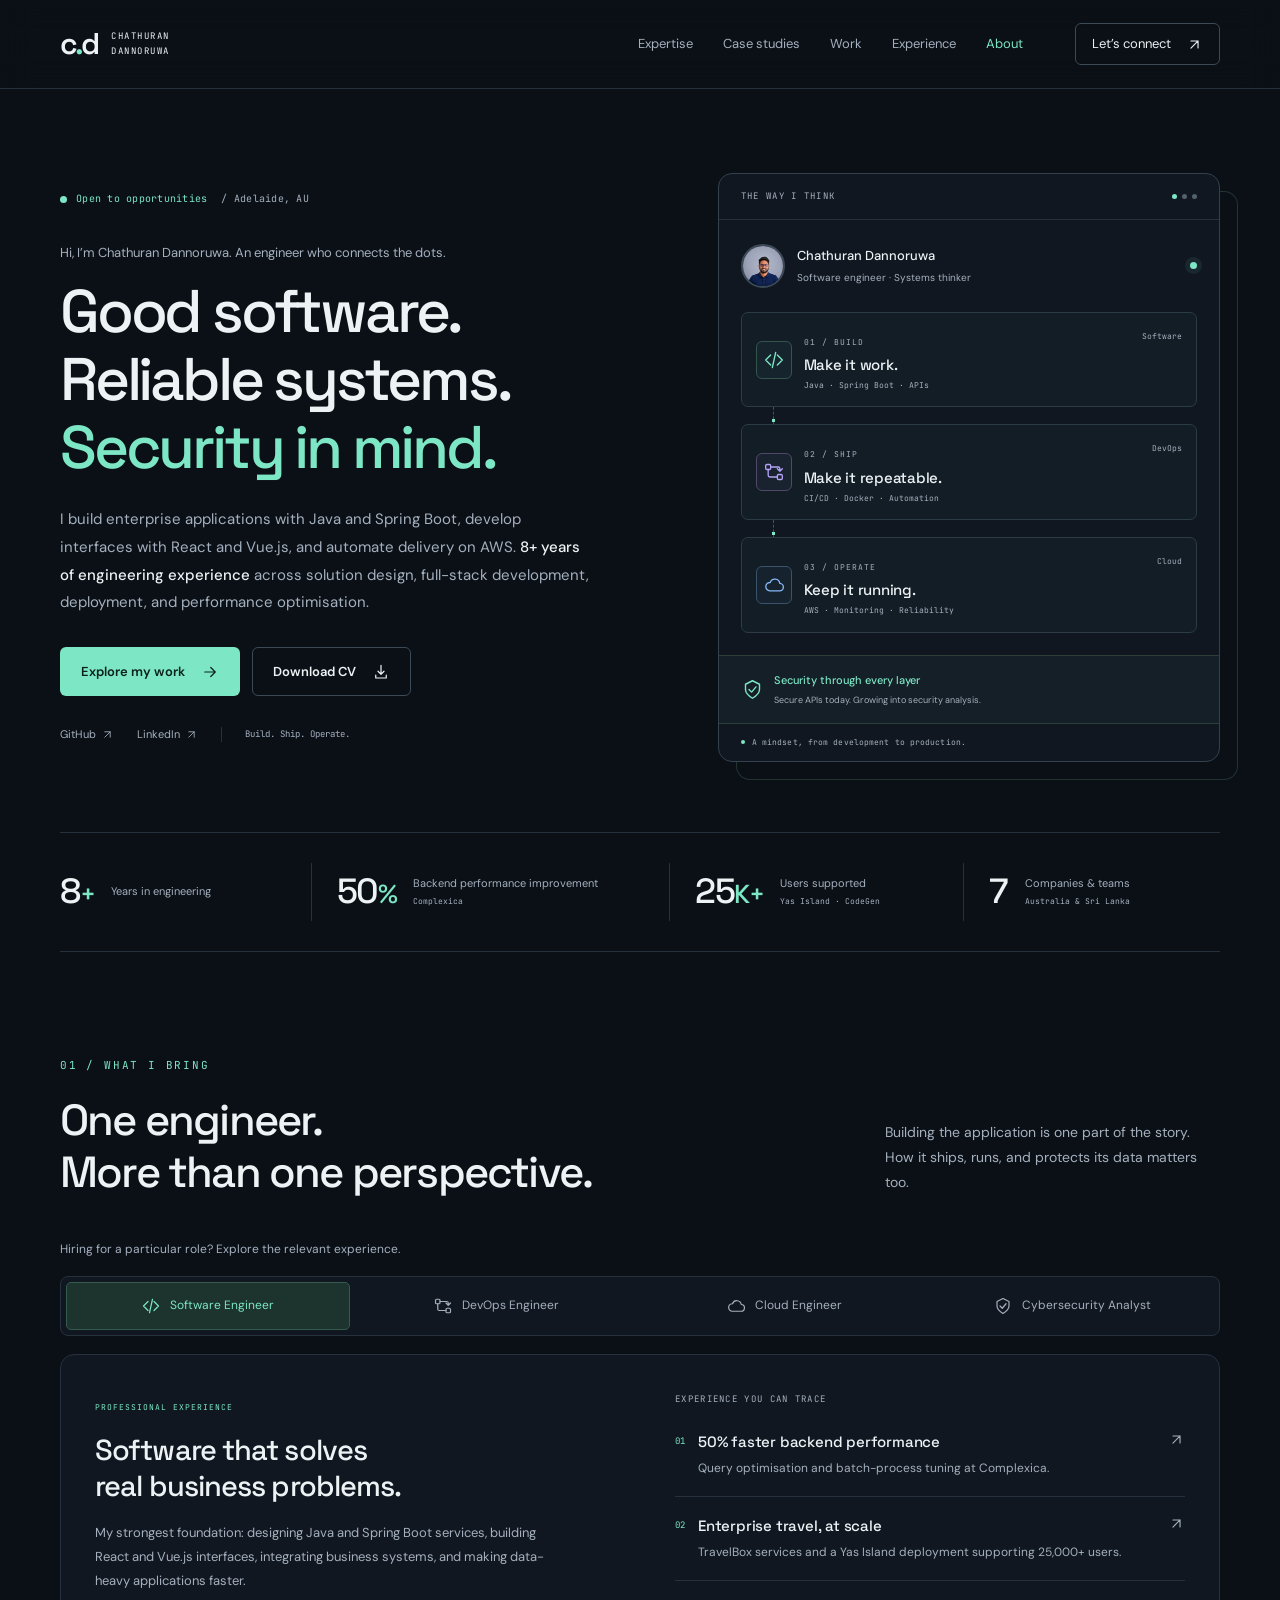
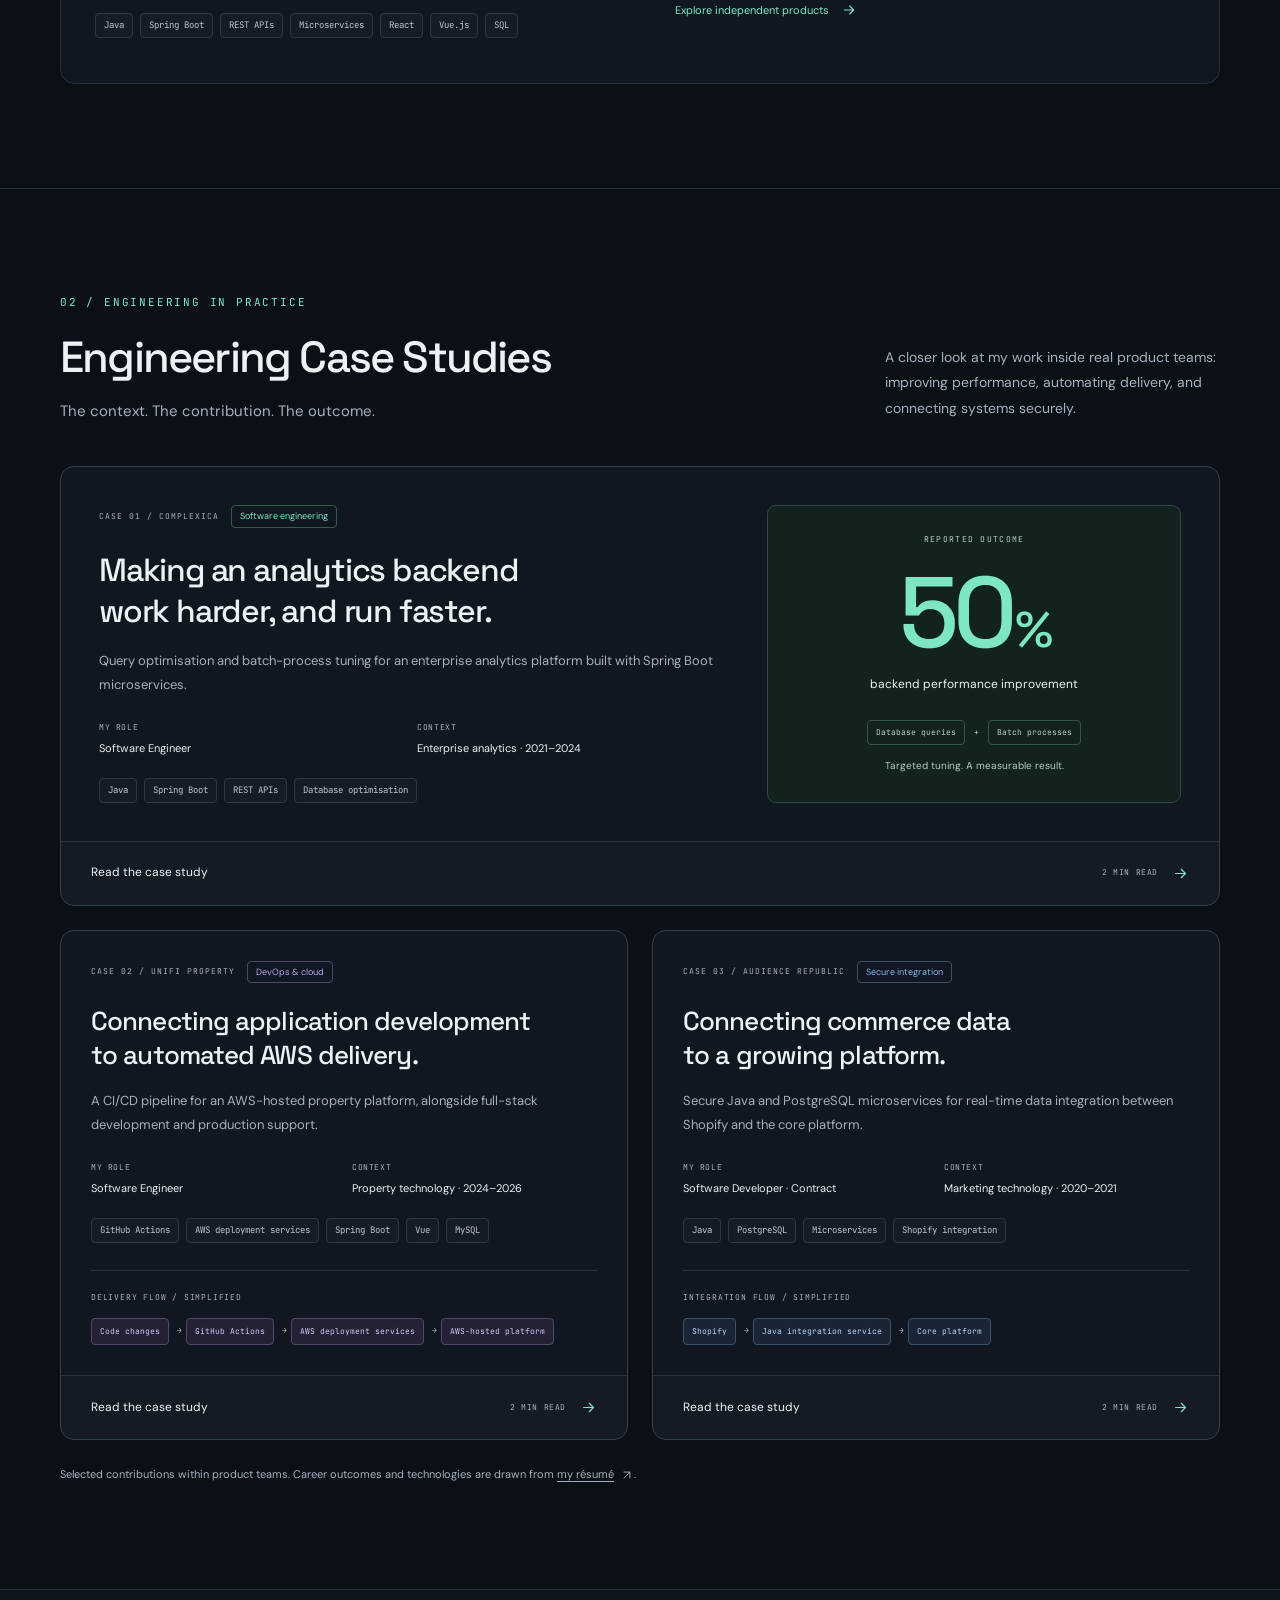
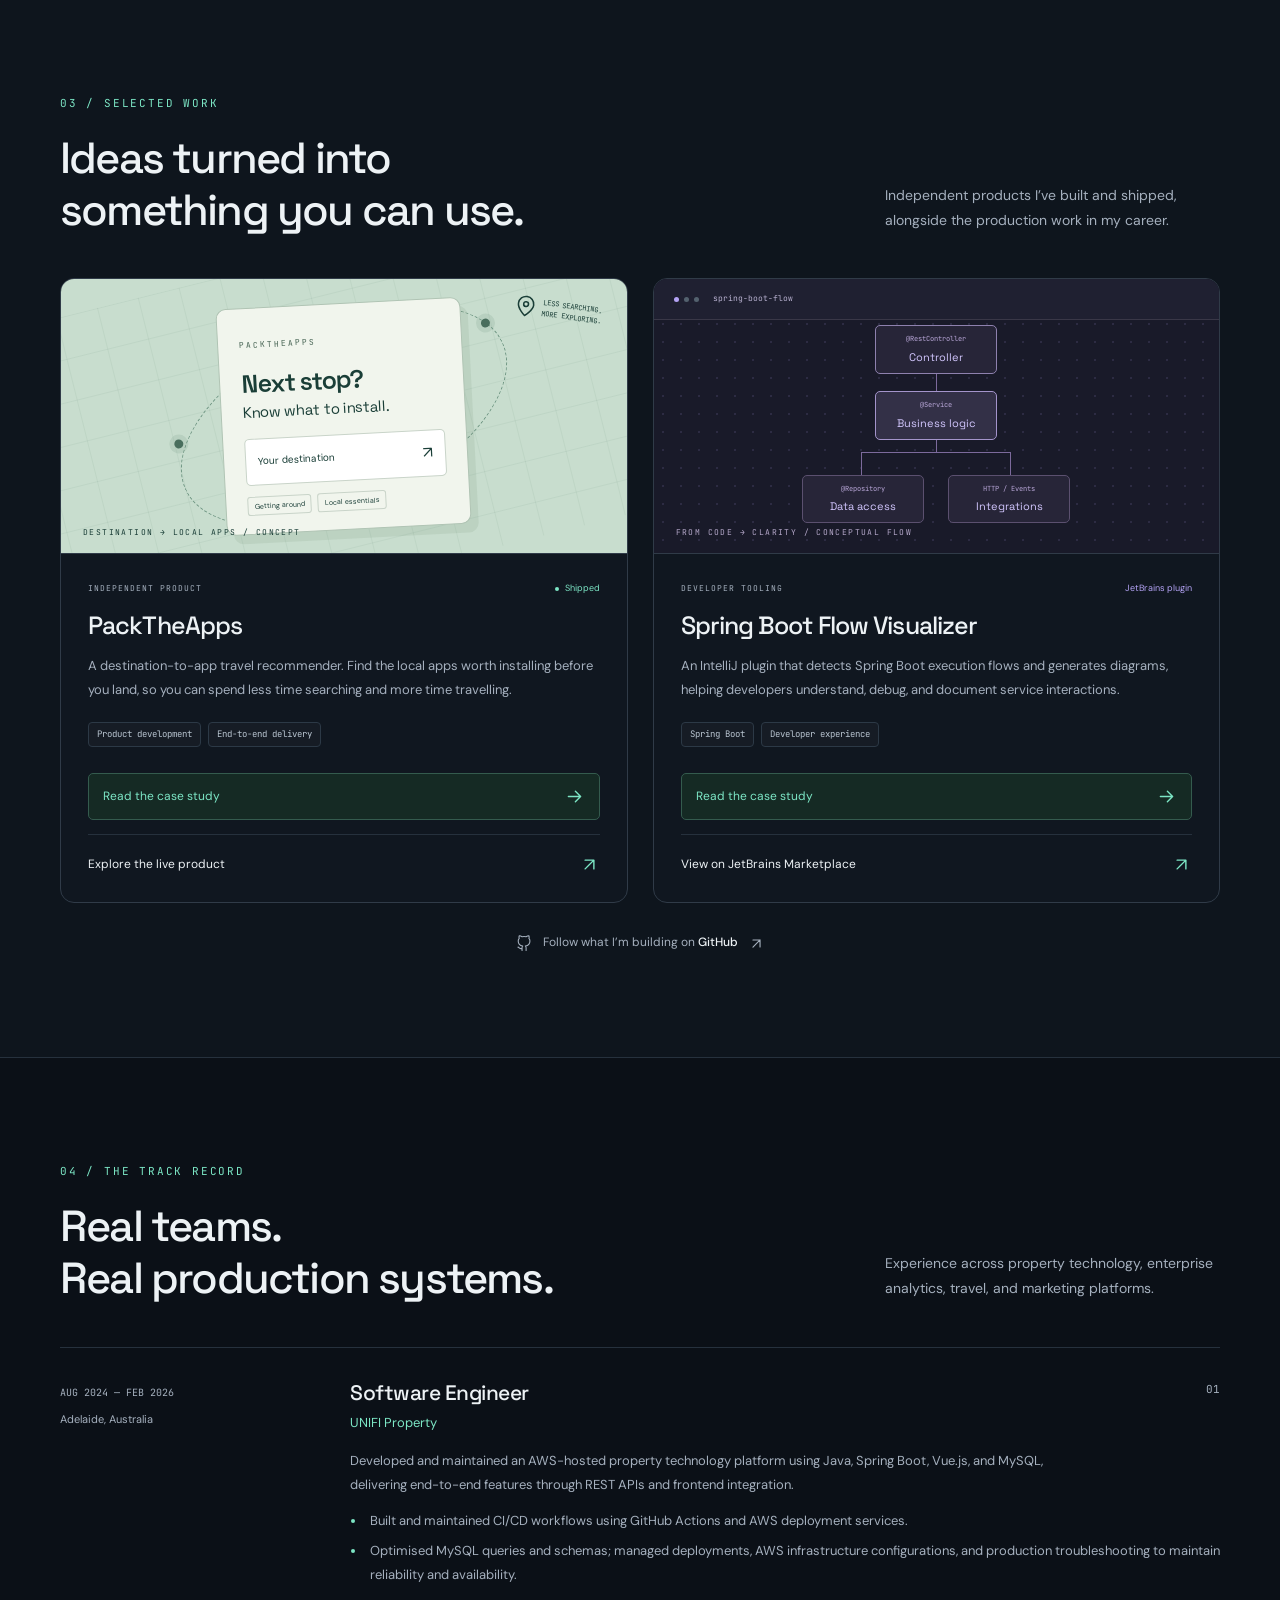
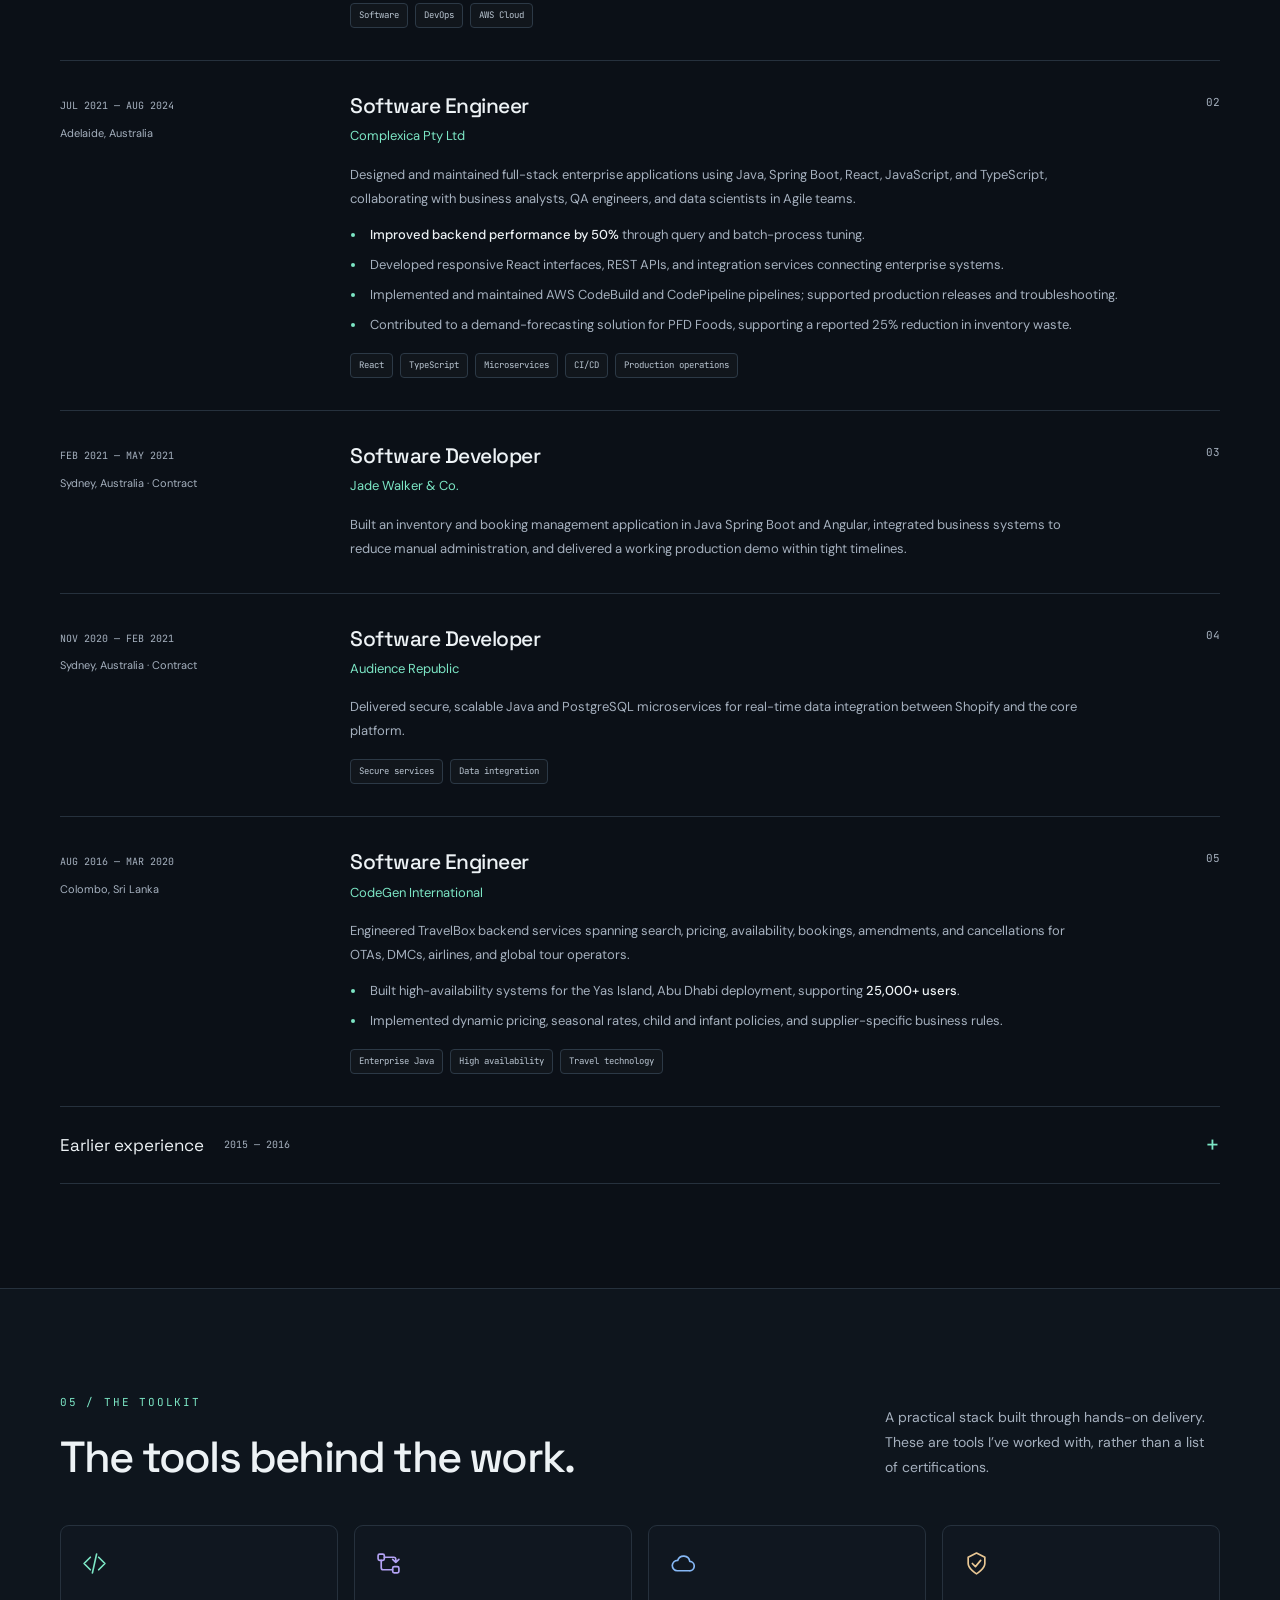
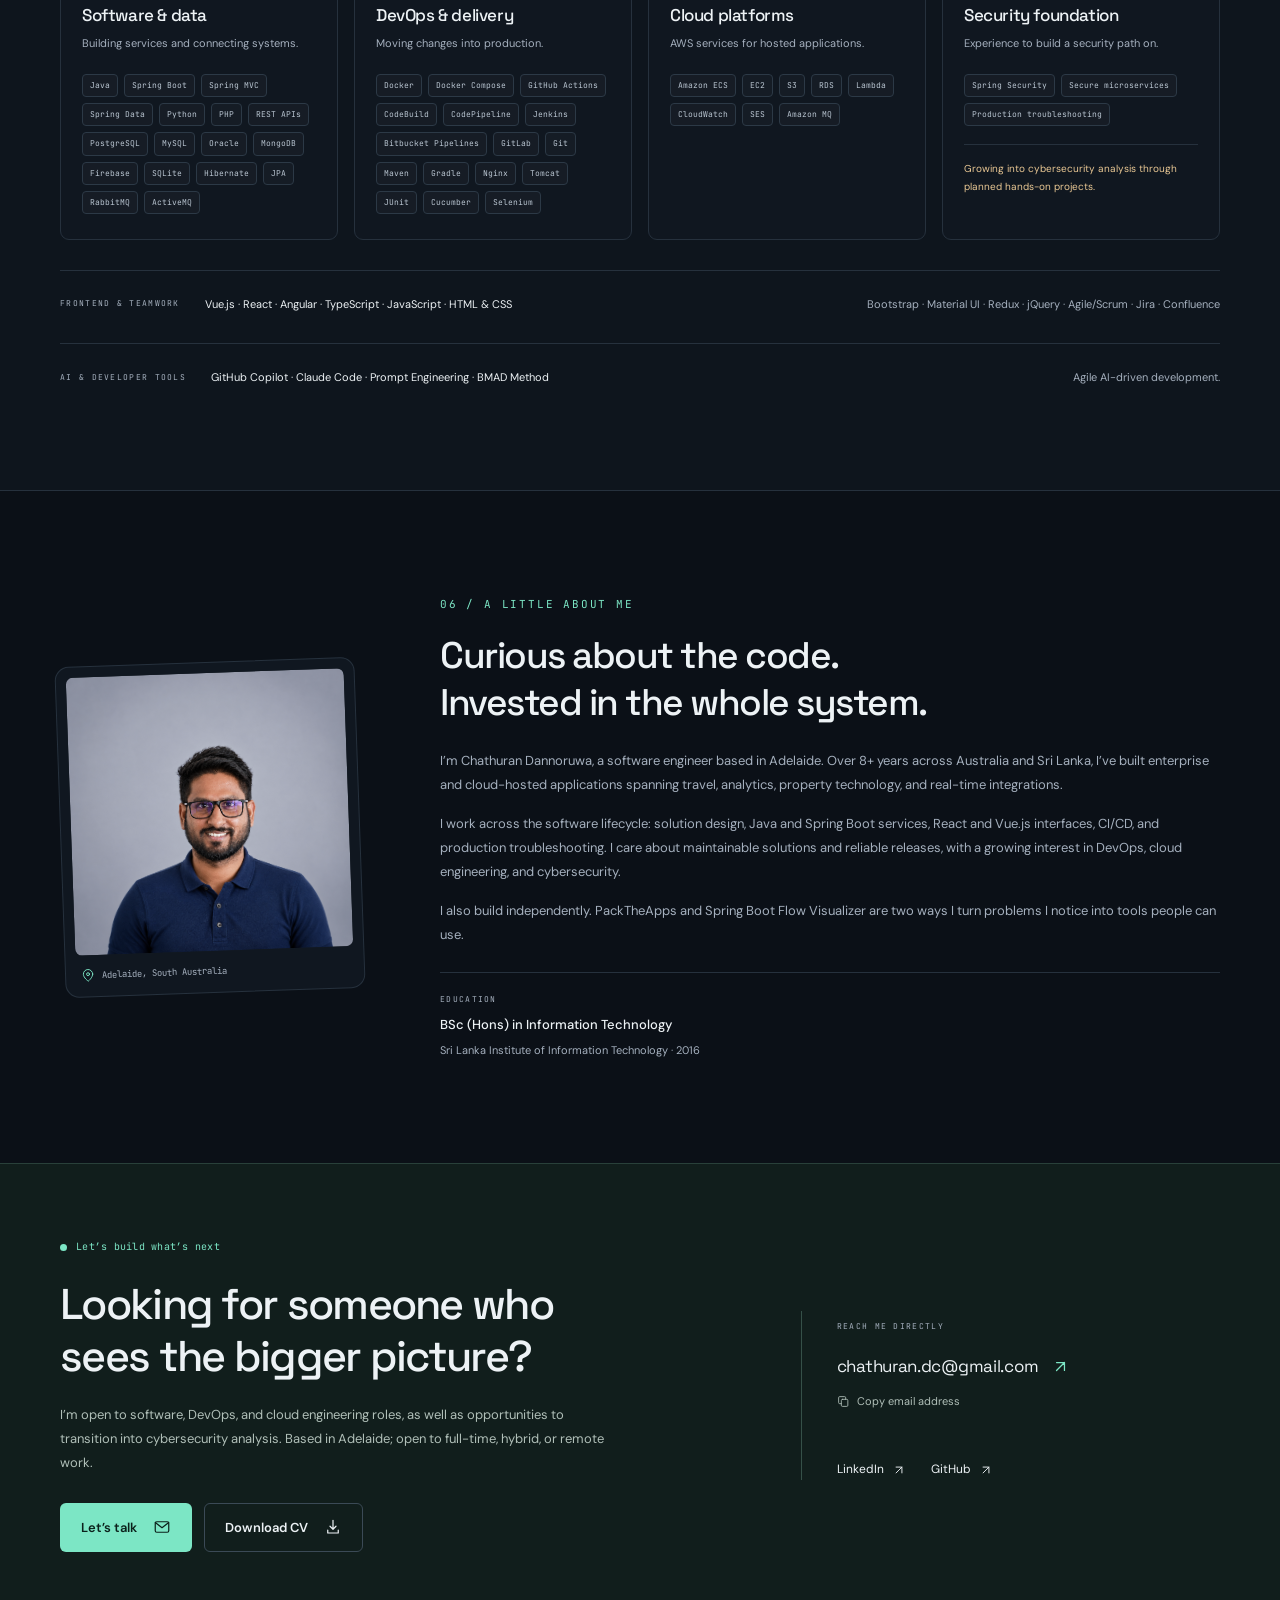
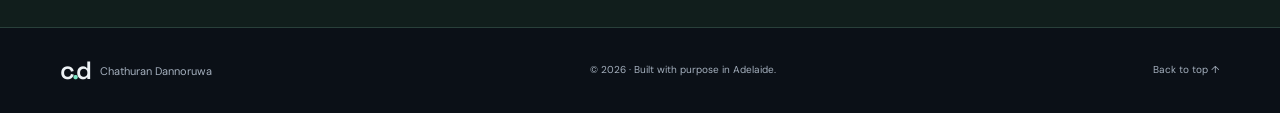
==== commit e73c43b0: "details updated" ====
--- a/index.html
+++ b/index.html
@@ -4,8 +4,8 @@
   <meta charset="UTF-8">
   <meta name="viewport" content="width=device-width, initial-scale=1.0">
   <meta name="theme-color" content="#0b1017">
-  <title>Chathuran Dannoruwa — Software, DevOps &amp; Cloud Engineering</title>
-  <meta name="description" content="Chathuran Dannoruwa: 8+ years in software engineering, with hands-on AWS and CI/CD experience and a growing focus on cybersecurity. Explore projects, career impact, and opportunities in Adelaide and beyond.">
+  <title>Chathuran Dannoruwa | Software Engineer in Adelaide</title>
+  <meta name="description" content="Chathuran Dannoruwa is a software engineer in Adelaide with 8+ years of experience in Java, Spring Boot, React, Vue.js, AWS and CI/CD. Explore projects and case studies.">
   <meta name="author" content="Chathuran Dannoruwa">
   <meta name="robots" content="index, follow">
   <meta name="google-site-verification" content="pxk-vQdRou7Pf6D-nTlbxVg-gfpOEHArpQyNf453kPg">
@@ -13,16 +13,16 @@
   <meta property="og:type" content="profile">
   <meta property="og:url" content="https://chathuran.github.io/">
   <meta property="og:site_name" content="Chathuran Dannoruwa">
-  <meta property="og:title" content="Chathuran Dannoruwa — Build. Ship. Operate.">
-  <meta property="og:description" content="Software engineering, AWS cloud platforms, and delivery automation. 8+ years of engineering experience, with a growing focus on cybersecurity.">
-  <meta property="og:image" content="https://chathuran.github.io/assets/profile.jpg">
+  <meta property="og:title" content="Chathuran Dannoruwa | Software Engineer in Adelaide">
+  <meta property="og:description" content="Chathuran Dannoruwa is a software engineer in Adelaide with 8+ years of experience in Java, Spring Boot, React, Vue.js, AWS and CI/CD. Explore projects and case studies.">
+  <meta property="og:image" content="https://chathuran.github.io/assets/profile.png">
   <meta property="og:locale" content="en_AU">
   <meta name="twitter:card" content="summary">
-  <meta name="twitter:title" content="Chathuran Dannoruwa — Build. Ship. Operate.">
-  <meta name="twitter:description" content="Explore my software, DevOps, and cloud engineering work, and my path into cybersecurity.">
-  <meta name="twitter:image" content="https://chathuran.github.io/assets/profile.jpg">
-  <link rel="icon" type="image/jpeg" href="assets/profile.jpg">
-  <link rel="apple-touch-icon" href="assets/profile.jpg">
+  <meta name="twitter:title" content="Chathuran Dannoruwa | Software Engineer in Adelaide">
+  <meta name="twitter:description" content="Chathuran Dannoruwa is a software engineer in Adelaide with 8+ years of experience in Java, Spring Boot, React, Vue.js, AWS and CI/CD. Explore projects and case studies.">
+  <meta name="twitter:image" content="https://chathuran.github.io/assets/profile.png">
+  <link rel="icon" type="image/png" href="assets/profile.png">
+  <link rel="apple-touch-icon" href="assets/profile.png">
   <link rel="preconnect" href="https://fonts.googleapis.com">
   <link rel="preconnect" href="https://fonts.gstatic.com" crossorigin>
   <link href="https://fonts.googleapis.com/css2?family=DM+Sans:wght@400;500;600;700&family=Space+Grotesk:wght@400;500;600;700&family=JetBrains+Mono:wght@400;500&display=swap" rel="stylesheet">
@@ -30,17 +30,83 @@
   <link rel="stylesheet" href="css/case-studies.css">
   <script src="js/main.js" defer></script>
   <script type="application/ld+json">
-  {
-    "@context": "https://schema.org", "@type": "Person", "name": "Chathuran Dannoruwa",
-    "url": "https://chathuran.github.io/", "image": "https://chathuran.github.io/assets/profile.jpg",
-    "jobTitle": "Software Engineer",
-    "description": "Software engineer with 8+ years of experience, hands-on AWS cloud and CI/CD delivery experience, and a growing focus on cybersecurity.",
-    "address": { "@type": "PostalAddress", "addressLocality": "Adelaide", "addressRegion": "South Australia", "addressCountry": "AU" },
-    "email": "mailto:dce.dannoruwa@gmail.com",
-    "sameAs": ["https://github.com/chathuran", "https://www.linkedin.com/in/chathurane/"],
-    "alumniOf": { "@type": "CollegeOrUniversity", "name": "Sri Lanka Institute of Information Technology" },
-    "knowsAbout": ["Java", "Spring Boot", "Microservices", "REST APIs", "AWS", "Docker", "CI/CD", "GitHub Actions", "AWS CodePipeline", "CloudWatch", "Spring Security", "PostgreSQL", "MySQL", "RabbitMQ", "Vue.js"]
-  }
+{
+  "@context": "https://schema.org",
+  "@graph": [
+    {
+      "@type": "WebSite",
+      "@id": "https://chathuran.github.io/#website",
+      "url": "https://chathuran.github.io/",
+      "name": "Chathuran Dannoruwa",
+      "inLanguage": "en-AU",
+      "publisher": {
+        "@id": "https://chathuran.github.io/#person"
+      }
+    },
+    {
+      "@type": "ProfilePage",
+      "@id": "https://chathuran.github.io/#profile",
+      "url": "https://chathuran.github.io/",
+      "name": "Chathuran Dannoruwa | Software Engineer in Adelaide",
+      "description": "Chathuran Dannoruwa is a software engineer in Adelaide with 8+ years of experience building enterprise applications with Java, Spring Boot, React, Vue.js, AWS and CI/CD.",
+      "isPartOf": {
+        "@id": "https://chathuran.github.io/#website"
+      },
+      "mainEntity": {
+        "@id": "https://chathuran.github.io/#person"
+      },
+      "inLanguage": "en-AU"
+    },
+    {
+      "@type": "Person",
+      "name": "Chathuran Dannoruwa",
+      "url": "https://chathuran.github.io/",
+      "image": "https://chathuran.github.io/assets/profile.png",
+      "jobTitle": "Software Engineer",
+      "description": "Software engineer with 8+ years of experience in enterprise applications, full-stack development, AWS-hosted platforms, CI/CD and performance optimisation.",
+      "address": {
+        "@type": "PostalAddress",
+        "addressLocality": "Adelaide",
+        "addressRegion": "South Australia",
+        "addressCountry": "AU"
+      },
+      "email": "mailto:chathuran.dc@gmail.com",
+      "sameAs": [
+        "https://github.com/chathuran",
+        "https://www.linkedin.com/in/chathurane/"
+      ],
+      "alumniOf": {
+        "@type": "CollegeOrUniversity",
+        "name": "Sri Lanka Institute of Information Technology"
+      },
+      "knowsAbout": [
+        "Java",
+        "Spring Boot",
+        "React",
+        "TypeScript",
+        "Microservices",
+        "REST APIs",
+        "AWS",
+        "Docker",
+        "CI/CD",
+        "GitHub Actions",
+        "AWS CodePipeline",
+        "CloudWatch",
+        "Spring Security",
+        "PostgreSQL",
+        "MySQL",
+        "RabbitMQ",
+        "Vue.js"
+      ],
+      "@id": "https://chathuran.github.io/#person",
+      "givenName": "Chathuran",
+      "familyName": "Dannoruwa",
+      "mainEntityOfPage": {
+        "@id": "https://chathuran.github.io/#profile"
+      }
+    }
+  ]
+}
   </script>
 </head>
 <body>
@@ -70,15 +136,15 @@
     <section class="hero container" id="home" aria-labelledby="hero-title">
       <div class="hero-copy">
         <p class="availability"><span class="status-dot"></span> Open to opportunities <span class="availability-location">/ Adelaide, AU</span></p>
-        <p class="eyebrow hero-eyebrow">Hi, I’m Chathuran. An engineer who connects the dots.</p>
-        <h1 id="hero-title">Good software.<br>Reliable systems.<br><span>Security in mind.</span></h1>
-        <p class="hero-description">I build software, automate delivery, and work with AWS cloud platforms. <strong>8+ years of engineering experience</strong>, now bringing that foundation to a broader path in cloud, DevOps, and cybersecurity.</p>
-        <div class="hero-actions"><a class="button button-primary" href="#work">Explore my work <svg class="icon"><use href="#i-arrow"/></svg></a><a class="button button-secondary" href="assets/Chathuran-Dannoruwa-Resume.pdf" download>Download CV <svg class="icon"><use href="#i-download"/></svg></a></div>
+        <p class="eyebrow hero-eyebrow">Hi, I’m Chathuran Dannoruwa. An engineer who connects the dots.</p>
+        <h1 class="hero-tagline" id="hero-title">Good software.<br>Reliable systems.<br><span>Security in mind.</span></h1>
+        <p class="hero-description">I build enterprise applications with Java and Spring Boot, develop interfaces with React and Vue.js, and automate delivery on AWS. <strong>8+ years of engineering experience</strong> across solution design, full-stack development, deployment, and performance optimisation.</p>
+        <div class="hero-actions"><a class="button button-primary" href="#work">Explore my work <svg class="icon"><use href="#i-arrow"/></svg></a><a class="button button-secondary" href="assets/Chathuran%20Dannoruwa%20Resume.pdf" download>Download CV <svg class="icon"><use href="#i-download"/></svg></a></div>
         <div class="hero-socials"><a href="https://github.com/chathuran" target="_blank" rel="noopener noreferrer">GitHub <svg class="icon"><use href="#i-external"/></svg></a><a href="https://www.linkedin.com/in/chathurane/" target="_blank" rel="noopener noreferrer">LinkedIn <svg class="icon"><use href="#i-external"/></svg></a><span>Build. Ship. Operate.</span></div>
       </div>
       <div class="engineering-card">
         <div class="engineering-topline"><span class="mono">THE WAY I THINK</span><span class="window-dots" aria-hidden="true"><i></i><i></i><i></i></span></div>
-        <div class="engineering-profile"><img src="assets/profile.jpg" alt="Chathuran Dannoruwa" width="52" height="52"><div><strong>Chathuran Dannoruwa</strong><span>Software engineer · Systems thinker</span></div><span class="profile-status" title="Open to opportunities" aria-label="Open to opportunities"></span></div>
+        <div class="engineering-profile"><img src="assets/profile.png" alt="Chathuran Dannoruwa" width="52" height="52"><div><strong>Chathuran Dannoruwa</strong><span>Software engineer · Systems thinker</span></div><span class="profile-status" title="Open to opportunities" aria-label="Open to opportunities"></span></div>
         <div class="system-map" aria-label="My engineering approach: build software, automate delivery, operate in the cloud, and consider security throughout.">
           <div class="system-node"><div class="node-icon"><svg class="icon"><use href="#i-code"/></svg></div><div><span class="node-step">01 / BUILD</span><h2>Make it work.</h2><p>Java · Spring Boot · APIs</p></div><span class="node-label">Software</span></div>
           <div class="system-connector" aria-hidden="true"><span></span></div>
@@ -101,16 +167,16 @@
         <button type="button" role="tab" id="tab-security" aria-selected="false" aria-controls="panel-security" tabindex="-1" data-role="security"><svg class="icon"><use href="#i-shield"/></svg>Cybersecurity Analyst</button>
       </div>
       <div class="role-panel" role="tabpanel" id="panel-software" aria-labelledby="tab-software" tabindex="0">
-        <div class="role-overview"><span class="experience-label">PROFESSIONAL EXPERIENCE</span><h3>Software that solves<br>real business problems.</h3><p>My strongest foundation: designing and delivering Java and Spring Boot services, integrating business systems, and making data-heavy applications faster.</p><div class="tags"><span>Java</span><span>Spring Boot</span><span>REST APIs</span><span>Microservices</span><span>SQL</span></div></div>
+        <div class="role-overview"><span class="experience-label">PROFESSIONAL EXPERIENCE</span><h3>Software that solves<br>real business problems.</h3><p>My strongest foundation: designing Java and Spring Boot services, building React and Vue.js interfaces, integrating business systems, and making data-heavy applications faster.</p><div class="tags"><span>Java</span><span>Spring Boot</span><span>REST APIs</span><span>Microservices</span><span>React</span><span>Vue.js</span><span>SQL</span></div></div>
         <div class="role-evidence"><p class="mini-label">EXPERIENCE YOU CAN TRACE</p><a class="evidence-item" href="case-studies/complexica.html"><span>01</span><div><h4>50% faster backend performance</h4><p>Query optimisation and batch-process tuning at Complexica.</p></div><svg class="icon"><use href="#i-external"/></svg></a><a class="evidence-item" href="#experience-codegen"><span>02</span><div><h4>Enterprise travel, at scale</h4><p>TravelBox services and a Yas Island deployment supporting 25,000+ users.</p></div><svg class="icon"><use href="#i-external"/></svg></a><a class="text-link" href="#work">Explore independent products <svg class="icon"><use href="#i-arrow"/></svg></a></div>
       </div>
       <div class="role-panel" role="tabpanel" id="panel-devops" aria-labelledby="tab-devops" tabindex="0" hidden>
-        <div class="role-overview"><span class="experience-label">HANDS-ON DELIVERY EXPERIENCE</span><h3>From a code change<br>to a repeatable release.</h3><p>I’ve implemented deployment pipelines and supported production releases as part of software delivery. I’m looking to bring that practical experience into a dedicated DevOps role.</p><div class="tags"><span>GitHub Actions</span><span>CodeDeploy</span><span>CodeBuild</span><span>CodePipeline</span><span>Docker</span></div></div>
-        <div class="role-evidence"><p class="mini-label">EXPERIENCE YOU CAN TRACE</p><a class="evidence-item" href="case-studies/unifi.html"><span>01</span><div><h4>Automated application deployment</h4><p>Implemented GitHub Actions and AWS CodeDeploy at UNIFI Property.</p></div><svg class="icon"><use href="#i-external"/></svg></a><a class="evidence-item" href="case-studies/complexica.html"><span>02</span><div><h4>Build pipelines and production support</h4><p>CodeBuild, CodePipeline, release support, monitoring, and incident resolution at Complexica.</p></div><svg class="icon"><use href="#i-external"/></svg></a><a class="text-link" href="#stack">See the tools I work with <svg class="icon"><use href="#i-arrow"/></svg></a></div>
+        <div class="role-overview"><span class="experience-label">HANDS-ON DELIVERY EXPERIENCE</span><h3>From a code change<br>to a repeatable release.</h3><p>I’ve implemented deployment pipelines and supported production releases as part of software delivery. I’m looking to bring that practical experience into a dedicated DevOps role.</p><div class="tags"><span>GitHub Actions</span><span>AWS deployments</span><span>CodeBuild</span><span>CodePipeline</span><span>Docker</span></div></div>
+        <div class="role-evidence"><p class="mini-label">EXPERIENCE YOU CAN TRACE</p><a class="evidence-item" href="case-studies/unifi.html"><span>01</span><div><h4>Automated application deployment</h4><p>Built and maintained GitHub Actions workflows with AWS deployment services at UNIFI Property.</p></div><svg class="icon"><use href="#i-external"/></svg></a><a class="evidence-item" href="case-studies/complexica.html"><span>02</span><div><h4>Build pipelines and production support</h4><p>CodeBuild, CodePipeline, release support, and production troubleshooting at Complexica.</p></div><svg class="icon"><use href="#i-external"/></svg></a><a class="text-link" href="#stack">See the tools I work with <svg class="icon"><use href="#i-arrow"/></svg></a></div>
       </div>
       <div class="role-panel" role="tabpanel" id="panel-cloud" aria-labelledby="tab-cloud" tabindex="0" hidden>
         <div class="role-overview"><span class="experience-label">HANDS-ON AWS EXPERIENCE</span><h3>Cloud experience<br>grounded in production.</h3><p>I’ve built and maintained AWS-hosted applications, worked with cloud delivery services, and investigated production issues. Cloud engineering is a natural next step from that foundation.</p><div class="tags"><span>AWS ECS &amp; EC2</span><span>S3 &amp; RDS</span><span>Lambda</span><span>CloudWatch</span><span>Docker</span></div></div>
-        <div class="role-evidence"><p class="mini-label">EXPERIENCE YOU CAN TRACE</p><a class="evidence-item" href="case-studies/unifi.html"><span>01</span><div><h4>AWS-hosted property platform</h4><p>Application delivery, MySQL optimisation, and production issue resolution at UNIFI.</p></div><svg class="icon"><use href="#i-external"/></svg></a><a class="evidence-item" href="case-studies/complexica.html"><span>02</span><div><h4>Cloud-native delivery services</h4><p>AWS CodeBuild and CodePipeline for enterprise analytics services at Complexica.</p></div><svg class="icon"><use href="#i-external"/></svg></a><a class="text-link" href="assets/Chathuran-Dannoruwa-Resume.pdf" download>Download the full background <svg class="icon"><use href="#i-download"/></svg></a></div>
+        <div class="role-evidence"><p class="mini-label">EXPERIENCE YOU CAN TRACE</p><a class="evidence-item" href="case-studies/unifi.html"><span>01</span><div><h4>AWS-hosted property platform</h4><p>Application delivery, MySQL optimisation, and production issue resolution at UNIFI.</p></div><svg class="icon"><use href="#i-external"/></svg></a><a class="evidence-item" href="case-studies/complexica.html"><span>02</span><div><h4>Cloud-native delivery services</h4><p>AWS CodeBuild and CodePipeline for enterprise analytics services at Complexica.</p></div><svg class="icon"><use href="#i-external"/></svg></a><a class="text-link" href="assets/Chathuran%20Dannoruwa%20Resume.pdf" download>Download the full background <svg class="icon"><use href="#i-download"/></svg></a></div>
       </div>
       <div class="role-panel" role="tabpanel" id="panel-security" aria-labelledby="tab-security" tabindex="0" hidden>
         <div class="role-overview"><span class="experience-label learning-label">CAREER DIRECTION / TRANSFERABLE EXPERIENCE</span><h3>A developer’s foundation.<br>A security-focused next step.</h3><p>I’m pursuing cybersecurity analyst opportunities, bringing experience with Spring Security, secure microservices, and production troubleshooting. My next step is building hands-on security analysis projects.</p><div class="tags"><span>Spring Security</span><span>Secure APIs</span><span>Production troubleshooting</span><span>Java &amp; Python</span></div></div>
@@ -136,7 +202,7 @@
                 <div class="case-topline"><span class="mini-label">CASE 01 / COMPLEXICA</span><span class="case-category">Software engineering</span></div>
                 <h3 id="case-complexica-title">Making an analytics backend<br>work harder, and run faster.</h3>
                 <p>Query optimisation and batch-process tuning for an enterprise analytics platform built with Spring Boot microservices.</p>
-                <dl class="case-facts"><div><dt>My role</dt><dd>Software Developer</dd></div><div><dt>Context</dt><dd>Enterprise analytics · 2021–2024</dd></div></dl>
+                <dl class="case-facts"><div><dt>My role</dt><dd>Software Engineer</dd></div><div><dt>Context</dt><dd>Enterprise analytics · 2021–2024</dd></div></dl>
                 <div class="tags" aria-label="Technologies"><span>Java</span><span>Spring Boot</span><span>REST APIs</span><span>Database optimisation</span></div>
               </div>
               <div class="case-result">
@@ -156,12 +222,12 @@
                 <div class="case-topline"><span class="mini-label">CASE 02 / UNIFI PROPERTY</span><span class="case-category case-category-violet">DevOps &amp; cloud</span></div>
                 <h3 id="case-unifi-title">Connecting application development<br>to automated AWS delivery.</h3>
                 <p>A CI/CD pipeline for an AWS-hosted property platform, alongside full-stack development and production support.</p>
-                <dl class="case-facts"><div><dt>My role</dt><dd>Full Stack Software Developer</dd></div><div><dt>Context</dt><dd>Property technology · 2024–2026</dd></div></dl>
-                <div class="tags" aria-label="Technologies"><span>GitHub Actions</span><span>AWS CodeDeploy</span><span>Spring Boot</span><span>Vue</span><span>MySQL</span></div>
+                <dl class="case-facts"><div><dt>My role</dt><dd>Software Engineer</dd></div><div><dt>Context</dt><dd>Property technology · 2024–2026</dd></div></dl>
+                <div class="tags" aria-label="Technologies"><span>GitHub Actions</span><span>AWS deployment services</span><span>Spring Boot</span><span>Vue</span><span>MySQL</span></div>
               </div>
               <div class="case-flow-wrap">
                 <p class="mini-label">DELIVERY FLOW / SIMPLIFIED</p>
-                <ol class="case-flow"><li>Code changes</li><li>GitHub Actions</li><li>AWS CodeDeploy</li><li>AWS-hosted platform</li></ol>
+                <ol class="case-flow"><li>Code changes</li><li>GitHub Actions</li><li>AWS deployment services</li><li>AWS-hosted platform</li></ol>
               </div>
             </div>
             <a class="case-link" href="case-studies/unifi.html" aria-label="Read the UNIFI Property case study"><span>Read the case study</span><span class="case-read-time">2 MIN READ</span><svg class="icon" aria-hidden="true"><use href="#i-arrow"/></svg></a>
@@ -184,7 +250,7 @@
             <a class="case-link" href="case-studies/audience.html" aria-label="Read the Audience Republic case study"><span>Read the case study</span><span class="case-read-time">2 MIN READ</span><svg class="icon" aria-hidden="true"><use href="#i-arrow"/></svg></a>
           </article>
         </div>
-        <p class="case-source-note">Selected contributions within product teams. Career outcomes and technologies are drawn from <a href="assets/Chathuran-Dannoruwa-Resume.pdf">my résumé <svg class="icon"><use href="#i-external"/></svg></a>.</p>
+        <p class="case-source-note">Selected contributions within product teams. Career outcomes and technologies are drawn from <a href="assets/Chathuran%20Dannoruwa%20Resume.pdf">my résumé <svg class="icon"><use href="#i-external"/></svg></a>.</p>
       </div>
     </section>
     <section class="work-section" id="work" aria-labelledby="work-title"><div class="container section">
@@ -204,29 +270,30 @@
     <section class="section container" id="experience" aria-labelledby="experience-title">
       <div class="section-heading"><div><p class="eyebrow">04 / THE TRACK RECORD</p><h2 id="experience-title">Real teams.<br>Real production systems.</h2></div><p class="section-intro">Experience across property technology, enterprise analytics, travel, and marketing platforms.</p></div>
       <div class="experience-list">
-        <article class="experience-row" id="experience-unifi"><div class="experience-date">AUG 2024 — FEB 2026<span>Adelaide, Australia</span></div><div class="experience-content"><div class="job-heading"><div><h3>Full Stack Software Developer</h3><p class="company">UNIFI Property</p></div><span class="job-index">01</span></div><p>Developed and maintained an AWS-hosted property management platform, connecting a Java Spring Boot backend with a Vue frontend.</p><ul class="impact-list"><li>Implemented CI/CD using GitHub Actions and AWS CodeDeploy.</li><li>Optimised MySQL schemas and performance, and resolved production issues to maintain platform stability.</li></ul><div class="tags"><span>Software</span><span>DevOps</span><span>AWS Cloud</span></div></div></article>
-        <article class="experience-row" id="experience-complexica"><div class="experience-date">JUL 2021 — AUG 2024<span>Adelaide, Australia</span></div><div class="experience-content"><div class="job-heading"><div><h3>Software Developer</h3><p class="company">Complexica</p></div><span class="job-index">02</span></div><p>Built Spring Boot microservices and REST APIs for an enterprise analytics platform, working alongside business analysts, QA, and data scientists.</p><ul class="impact-list"><li><strong>Improved backend performance by 50%</strong> through query and batch-process tuning.</li><li>Implemented AWS CodeBuild and CodePipeline pipelines; supported releases, monitoring, and incident resolution.</li><li>Delivered a demand-forecasting solution that reduced inventory waste by 25%.</li></ul><div class="tags"><span>Microservices</span><span>CI/CD</span><span>Production operations</span></div></div></article>
-        <article class="experience-row"><div class="experience-date">FEB 2021 — MAY 2021<span>Sydney, Australia · Contract</span></div><div class="experience-content"><div class="job-heading"><div><h3>Software Developer</h3><p class="company">Jade Walker &amp; Co.</p></div><span class="job-index">03</span></div><p>Built an inventory and booking management application in Java Spring Boot and Angular, integrating business systems and reducing manual administrative work.</p></div></article>
+        <article class="experience-row" id="experience-unifi"><div class="experience-date">AUG 2024 — FEB 2026<span>Adelaide, Australia</span></div><div class="experience-content"><div class="job-heading"><div><h3>Software Engineer</h3><p class="company">UNIFI Property</p></div><span class="job-index">01</span></div><p>Developed and maintained an AWS-hosted property technology platform using Java, Spring Boot, Vue.js, and MySQL, delivering end-to-end features through REST APIs and frontend integration.</p><ul class="impact-list"><li>Built and maintained CI/CD workflows using GitHub Actions and AWS deployment services.</li><li>Optimised MySQL queries and schemas; managed deployments, AWS infrastructure configurations, and production troubleshooting to maintain reliability and availability.</li></ul><div class="tags"><span>Software</span><span>DevOps</span><span>AWS Cloud</span></div></div></article>
+        <article class="experience-row" id="experience-complexica"><div class="experience-date">JUL 2021 — AUG 2024<span>Adelaide, Australia</span></div><div class="experience-content"><div class="job-heading"><div><h3>Software Engineer</h3><p class="company">Complexica Pty Ltd</p></div><span class="job-index">02</span></div><p>Designed and maintained full-stack enterprise applications using Java, Spring Boot, React, JavaScript, and TypeScript, collaborating with business analysts, QA engineers, and data scientists in Agile teams.</p><ul class="impact-list"><li><strong>Improved backend performance by 50%</strong> through query and batch-process tuning.</li><li>Developed responsive React interfaces, REST APIs, and integration services connecting enterprise systems.</li><li>Implemented and maintained AWS CodeBuild and CodePipeline pipelines; supported production releases and troubleshooting.</li><li>Contributed to a demand-forecasting solution for PFD Foods, supporting a reported 25% reduction in inventory waste.</li></ul><div class="tags"><span>React</span><span>TypeScript</span><span>Microservices</span><span>CI/CD</span><span>Production operations</span></div></div></article>
+        <article class="experience-row"><div class="experience-date">FEB 2021 — MAY 2021<span>Sydney, Australia · Contract</span></div><div class="experience-content"><div class="job-heading"><div><h3>Software Developer</h3><p class="company">Jade Walker &amp; Co.</p></div><span class="job-index">03</span></div><p>Built an inventory and booking management application in Java Spring Boot and Angular, integrated business systems to reduce manual administration, and delivered a working production demo within tight timelines.</p></div></article>
         <article class="experience-row" id="experience-audience"><div class="experience-date">NOV 2020 — FEB 2021<span>Sydney, Australia · Contract</span></div><div class="experience-content"><div class="job-heading"><div><h3>Software Developer</h3><p class="company">Audience Republic</p></div><span class="job-index">04</span></div><p>Delivered secure, scalable Java and PostgreSQL microservices for real-time data integration between Shopify and the core platform.</p><div class="tags"><span>Secure services</span><span>Data integration</span></div></div></article>
-        <article class="experience-row" id="experience-codegen"><div class="experience-date">AUG 2016 — MAR 2020<span>Colombo, Sri Lanka</span></div><div class="experience-content"><div class="job-heading"><div><h3>Software Engineer</h3><p class="company">CodeGen International</p></div><span class="job-index">05</span></div><p>Engineered TravelBox backend services spanning search, pricing, availability, bookings, amendments, and cancellations.</p><ul class="impact-list"><li>Built high-availability systems for the Yas Island, Abu Dhabi deployment, supporting <strong>25,000+ users</strong>.</li></ul><div class="tags"><span>Enterprise Java</span><span>High availability</span><span>Travel technology</span></div></div></article>
+        <article class="experience-row" id="experience-codegen"><div class="experience-date">AUG 2016 — MAR 2020<span>Colombo, Sri Lanka</span></div><div class="experience-content"><div class="job-heading"><div><h3>Software Engineer</h3><p class="company">CodeGen International</p></div><span class="job-index">05</span></div><p>Engineered TravelBox backend services spanning search, pricing, availability, bookings, amendments, and cancellations for OTAs, DMCs, airlines, and global tour operators.</p><ul class="impact-list"><li>Built high-availability systems for the Yas Island, Abu Dhabi deployment, supporting <strong>25,000+ users</strong>.</li><li>Implemented dynamic pricing, seasonal rates, child and infant policies, and supplier-specific business rules.</li></ul><div class="tags"><span>Enterprise Java</span><span>High availability</span><span>Travel technology</span></div></div></article>
       </div>
       <details class="earlier-experience"><summary>Earlier experience <span>2015 — 2016</span><span class="details-plus" aria-hidden="true">+</span></summary><div class="earlier-grid"><article><p class="mini-label">FEB 2016 — AUG 2016 / COLOMBO</p><h3>Associate Software Engineer</h3><p class="company">Virtusa</p><p>Contributed to the RIGOR project using Java, Spring Boot, Spark, and MongoDB, including Spring Data implementations and RESTful services.</p></article><article><p class="mini-label">AUG 2015 — FEB 2016 / COLOMBO</p><h3>Software Developer Intern</h3><p class="company">FindMyFare.com</p><p>Developed an in-house payment gateway hub that reduced third-party transaction fees by 20%, using PHP and JavaScript.</p></article></div></details>
     </section>
     <section class="stack-section" id="stack" aria-labelledby="stack-title"><div class="section container">
       <div class="section-heading"><div><p class="eyebrow">05 / THE TOOLKIT</p><h2 id="stack-title">The tools behind the work.</h2></div><p class="section-intro">A practical stack built through hands-on delivery. These are tools I’ve worked with, rather than a list of certifications.</p></div>
       <div class="stack-grid">
-        <article class="stack-card"><svg class="icon"><use href="#i-code"/></svg><h3>Software &amp; data</h3><p>Building services and connecting systems.</p><div class="tags"><span>Java</span><span>Spring Boot</span><span>Python</span><span>REST APIs</span><span>PostgreSQL</span><span>MySQL</span><span>MongoDB</span><span>RabbitMQ</span><span>ActiveMQ</span><span>JUnit</span></div></article>
-        <article class="stack-card"><svg class="icon violet-text"><use href="#i-flow"/></svg><h3>DevOps &amp; delivery</h3><p>Moving changes into production.</p><div class="tags"><span>Docker</span><span>Docker Compose</span><span>GitHub Actions</span><span>CodeBuild</span><span>CodePipeline</span><span>CodeDeploy</span><span>Jenkins</span><span>Git</span><span>Maven</span><span>Nginx</span></div></article>
+        <article class="stack-card"><svg class="icon"><use href="#i-code"/></svg><h3>Software &amp; data</h3><p>Building services and connecting systems.</p><div class="tags"><span>Java</span><span>Spring Boot</span><span>Spring MVC</span><span>Spring Data</span><span>Python</span><span>PHP</span><span>REST APIs</span><span>PostgreSQL</span><span>MySQL</span><span>Oracle</span><span>MongoDB</span><span>Firebase</span><span>SQLite</span><span>Hibernate</span><span>JPA</span><span>RabbitMQ</span><span>ActiveMQ</span></div></article>
+        <article class="stack-card"><svg class="icon violet-text"><use href="#i-flow"/></svg><h3>DevOps &amp; delivery</h3><p>Moving changes into production.</p><div class="tags"><span>Docker</span><span>Docker Compose</span><span>GitHub Actions</span><span>CodeBuild</span><span>CodePipeline</span><span>Jenkins</span><span>Bitbucket Pipelines</span><span>GitLab</span><span>Git</span><span>Maven</span><span>Gradle</span><span>Nginx</span><span>Tomcat</span><span>JUnit</span><span>Cucumber</span><span>Selenium</span></div></article>
         <article class="stack-card"><svg class="icon blue-text"><use href="#i-cloud"/></svg><h3>Cloud platforms</h3><p>AWS services for hosted applications.</p><div class="tags"><span>Amazon ECS</span><span>EC2</span><span>S3</span><span>RDS</span><span>Lambda</span><span>CloudWatch</span><span>SES</span><span>Amazon MQ</span></div></article>
         <article class="stack-card"><svg class="icon warm-text"><use href="#i-shield"/></svg><h3>Security foundation</h3><p>Experience to build a security path on.</p><div class="tags"><span>Spring Security</span><span>Secure microservices</span><span>Production troubleshooting</span></div><p class="learning-note">Growing into cybersecurity analysis through planned hands-on projects.</p></article>
       </div>
-      <div class="frontend-note"><span class="mini-label">ALSO IN MY TOOLKIT</span><p>Vue.js · React · Angular · TypeScript · JavaScript · HTML &amp; CSS</p><span>When the product needs full-stack delivery.</span></div>
+      <div class="frontend-note"><span class="mini-label">FRONTEND &amp; TEAMWORK</span><p>Vue.js · React · Angular · TypeScript · JavaScript · HTML &amp; CSS</p><span>Bootstrap · Material UI · Redux · jQuery · Agile/Scrum · Jira · Confluence</span></div>
+      <div class="frontend-note"><span class="mini-label">AI &amp; DEVELOPER TOOLS</span><p>GitHub Copilot · Claude Code · Prompt Engineering · BMAD Method</p><span>Agile AI-driven development.</span></div>
     </div></section>
     <section class="section container about-section" id="about" aria-labelledby="about-title">
-      <div class="about-photo"><img src="assets/profile.jpg" alt="Chathuran Dannoruwa" loading="lazy" width="400" height="400"><span><svg class="icon"><use href="#i-pin"/></svg>Adelaide, South Australia</span></div>
-      <div class="about-copy"><p class="eyebrow">06 / A LITTLE ABOUT ME</p><h2 id="about-title">Curious about the code.<br>Invested in the whole system.</h2><p>I’m Chathuran, a software engineer based in Adelaide. Over 8+ years across Australia and Sri Lanka, I’ve worked on everything from travel booking systems to analytics and property platforms.</p><p>I care about clear service boundaries, reliable releases, and understanding what happens after software reaches production. That curiosity is taking me deeper into DevOps, cloud engineering, and cybersecurity.</p><p>I also build independently. PackTheApps and Spring Boot Flow Visualizer are two ways I turn problems I notice into tools people can use.</p><div class="education"><span class="mini-label">EDUCATION</span><strong>BSc (Hons) in Information Technology</strong><span>Sri Lanka Institute of Information Technology · 2016</span></div></div>
-    </section>
-    <section class="contact-section" id="contact" aria-labelledby="contact-title"><div class="container contact-inner"><div><p class="availability"><span class="status-dot"></span> Let’s build what’s next</p><h2 id="contact-title">Looking for someone who<br>sees the bigger picture?</h2><p>I’m open to software, DevOps, and cloud engineering roles, as well as opportunities to transition into cybersecurity analysis. Based in Adelaide; open to full-time, hybrid, or remote work.</p><div class="contact-actions"><a class="button button-primary" href="mailto:dce.dannoruwa@gmail.com">Let’s talk <svg class="icon"><use href="#i-mail"/></svg></a><a class="button button-secondary" href="assets/Chathuran-Dannoruwa-Resume.pdf" download>Download CV <svg class="icon"><use href="#i-download"/></svg></a></div></div><div class="contact-details"><span class="mini-label">REACH ME DIRECTLY</span><a class="email-link" href="mailto:dce.dannoruwa@gmail.com">dce.dannoruwa@gmail.com <svg class="icon"><use href="#i-external"/></svg></a><button class="copy-email" type="button" data-copy-email="dce.dannoruwa@gmail.com"><svg class="icon"><use href="#i-copy"/></svg><span>Copy email address</span></button><p class="copy-status" role="status" aria-live="polite"></p><div class="contact-socials"><a href="https://www.linkedin.com/in/chathurane/" target="_blank" rel="noopener noreferrer">LinkedIn <svg class="icon"><use href="#i-external"/></svg></a><a href="https://github.com/chathuran" target="_blank" rel="noopener noreferrer">GitHub <svg class="icon"><use href="#i-external"/></svg></a></div></div></div></section>
+      <div class="about-photo"><img src="assets/profile.png" alt="Chathuran Dannoruwa" loading="lazy" width="400" height="400"><span><svg class="icon"><use href="#i-pin"/></svg>Adelaide, South Australia</span></div>
+      <div class="about-copy"><p class="eyebrow">06 / A LITTLE ABOUT ME</p><h2 id="about-title">Curious about the code.<br>Invested in the whole system.</h2><p>I’m Chathuran Dannoruwa, a software engineer based in Adelaide. Over 8+ years across Australia and Sri Lanka, I’ve built enterprise and cloud-hosted applications spanning travel, analytics, property technology, and real-time integrations.</p><p>I work across the software lifecycle: solution design, Java and Spring Boot services, React and Vue.js interfaces, CI/CD, and production troubleshooting. I care about maintainable solutions and reliable releases, with a growing interest in DevOps, cloud engineering, and cybersecurity.</p><p>I also build independently. PackTheApps and Spring Boot Flow Visualizer are two ways I turn problems I notice into tools people can use.</p><div class="education"><span class="mini-label">EDUCATION</span><strong>BSc (Hons) in Information Technology</strong><span>Sri Lanka Institute of Information Technology · 2016</span></div></div>
+    </section>
+    <section class="contact-section" id="contact" aria-labelledby="contact-title"><div class="container contact-inner"><div><p class="availability"><span class="status-dot"></span> Let’s build what’s next</p><h2 id="contact-title">Looking for someone who<br>sees the bigger picture?</h2><p>I’m open to software, DevOps, and cloud engineering roles, as well as opportunities to transition into cybersecurity analysis. Based in Adelaide; open to full-time, hybrid, or remote work.</p><div class="contact-actions"><a class="button button-primary" href="mailto:chathuran.dc@gmail.com">Let’s talk <svg class="icon"><use href="#i-mail"/></svg></a><a class="button button-secondary" href="assets/Chathuran%20Dannoruwa%20Resume.pdf" download>Download CV <svg class="icon"><use href="#i-download"/></svg></a></div></div><div class="contact-details"><span class="mini-label">REACH ME DIRECTLY</span><a class="email-link" href="mailto:chathuran.dc@gmail.com">chathuran.dc@gmail.com <svg class="icon"><use href="#i-external"/></svg></a><button class="copy-email" type="button" data-copy-email="chathuran.dc@gmail.com"><svg class="icon"><use href="#i-copy"/></svg><span>Copy email address</span></button><p class="copy-status" role="status" aria-live="polite"></p><div class="contact-socials"><a href="https://www.linkedin.com/in/chathurane/" target="_blank" rel="noopener noreferrer">LinkedIn <svg class="icon"><use href="#i-external"/></svg></a><a href="https://github.com/chathuran" target="_blank" rel="noopener noreferrer">GitHub <svg class="icon"><use href="#i-external"/></svg></a></div></div></div></section>
   </main>
   <footer class="container footer"><a class="brand" href="#home"><span class="brand-mark">c<span>.</span>d</span><span>Chathuran Dannoruwa</span></a><p>© <span data-year>2026</span> · Built with purpose in Adelaide.</p><a href="#home">Back to top ↑</a></footer>
 </body>
